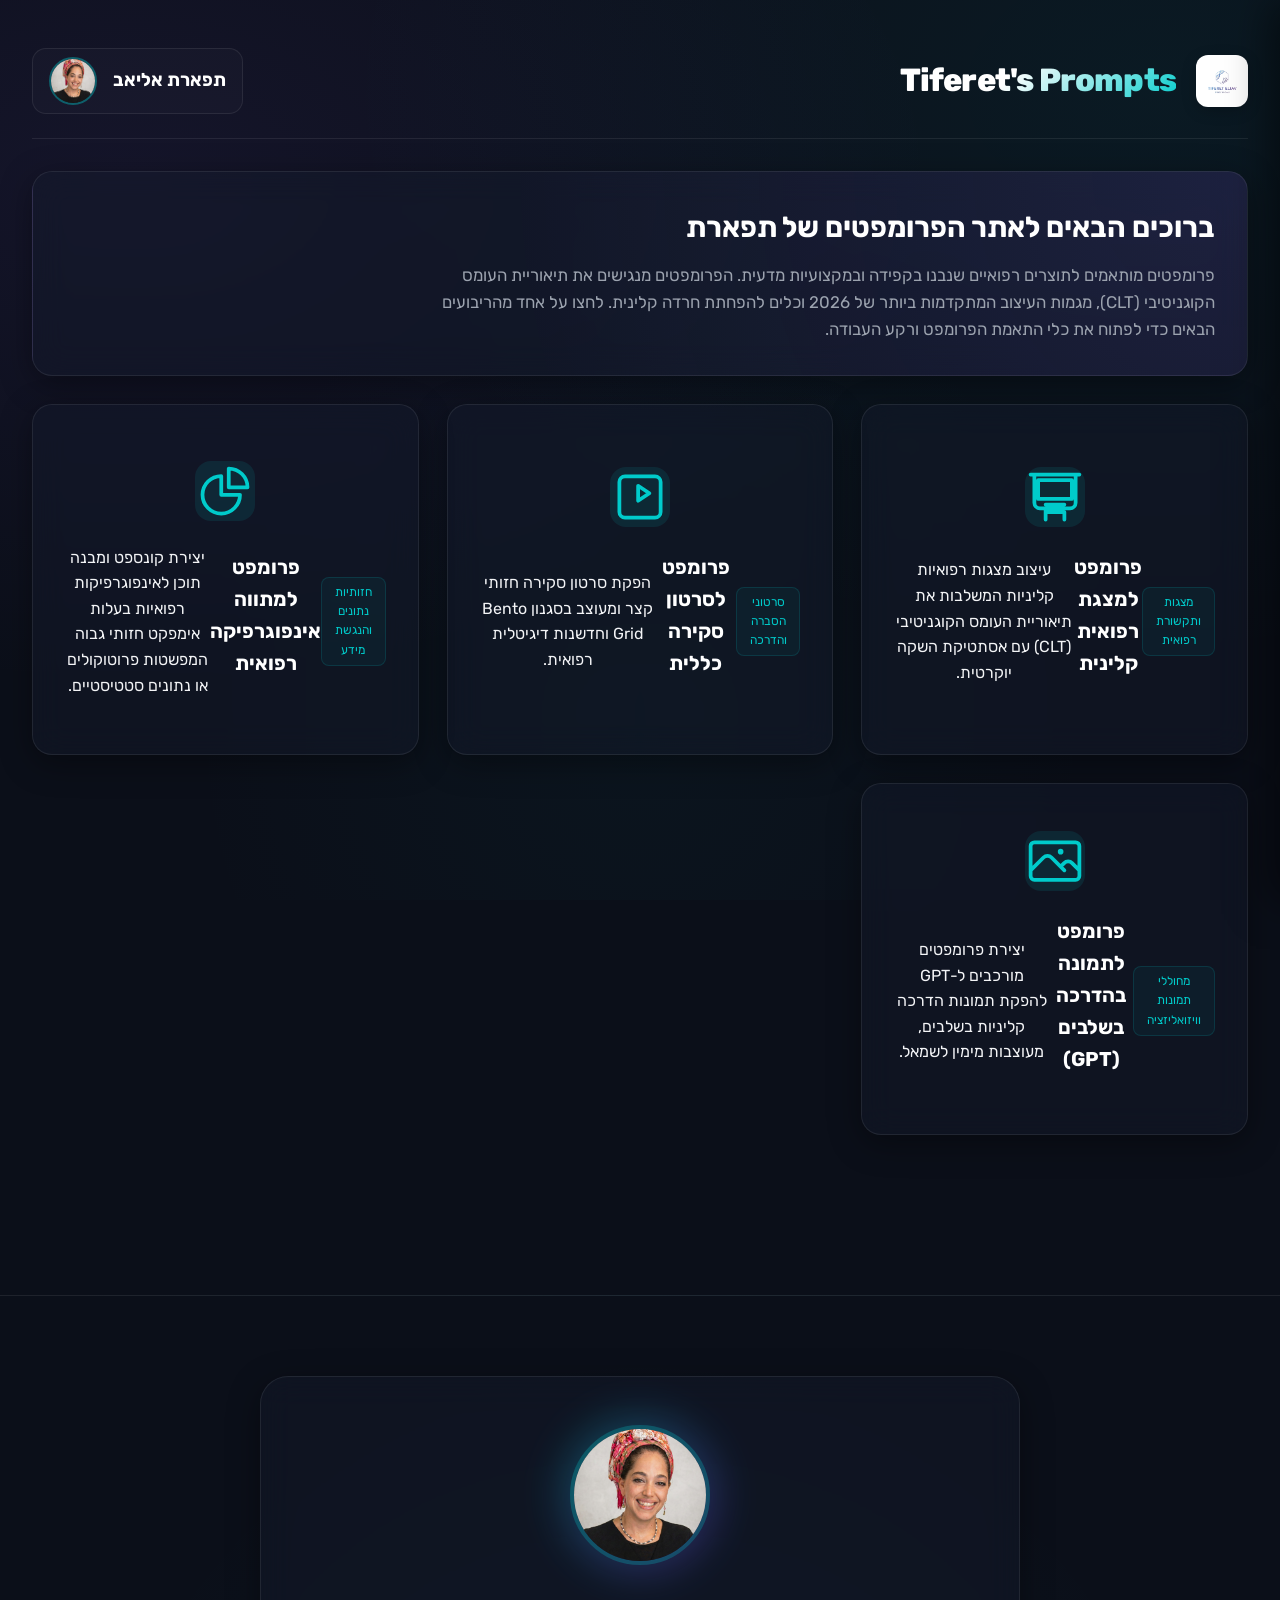
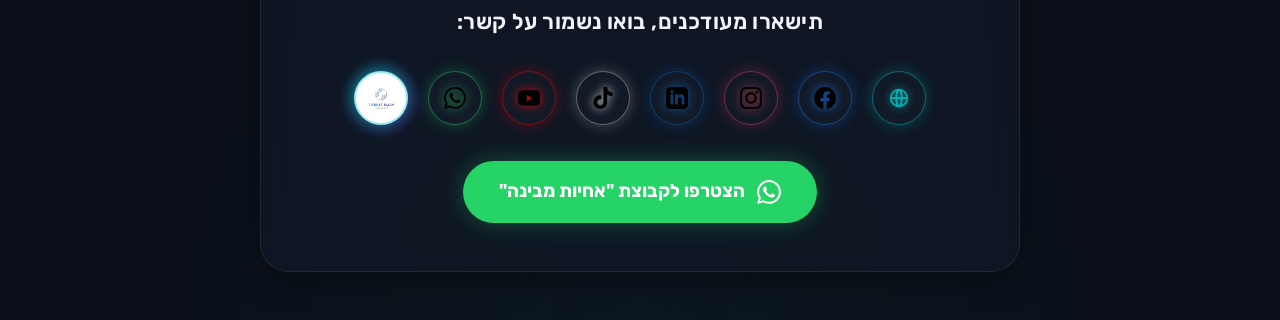
==== index.html @ 9fd9e129 "Add color palette selector and custom input text box to the medical infographic prompt template" ====
<!DOCTYPE html>
<html lang="he" dir="rtl">
<head>
  <meta charset="UTF-8">
  <meta name="viewport" content="width=device-width, initial-scale=1.0">
  <meta name="description" content="מאגר פרומפטים חדשני ומקצועי לעיצוב תקשורת רפואית, מצגות, תסריטים ואינפוגרפיקות בריאותיות בעולם ה-HealthTech.">
  <title>Tiferet's Prompts | מאגר פרומפטים לעיצוב רפואי</title>
  
  <!-- Premium Fonts -->
  <link rel="preconnect" href="https://fonts.googleapis.com">
  <link rel="preconnect" href="https://fonts.gstatic.com" crossorigin>
  <link href="https://fonts.googleapis.com/css2?family=Assistant:wght@300;400;600;700&family=Inter:wght@300;400;600;700&family=Rubik:wght@300;400;600;700&display=swap" rel="stylesheet">
  
  <!-- CSS Stylesheet -->
  <link rel="stylesheet" href="index.css?v=24">
</head>
<body>

  <!-- Premium Header -->
  <header>
    <div class="header-container">
      <div class="brand-section">
        <img src="logo.png" alt="Logo" class="brand-logo">
        <div class="logo-section">
          <h1>
            <span>Tiferet's Prompts</span>
          </h1>
        </div>
      </div>
      
      <!-- User profile badge -->
      <div class="user-profile">
        <span class="user-name">תפארת אליאב</span>
        <img src="tiferet.jpeg" alt="Tiferet" class="user-avatar">
      </div>
    </div>
  </header>

  <!-- Bento Grid Main Content -->
  <main class="bento-grid">
    
    <!-- Welcome Panel -->
    <div class="bento-card card-welcome">
      <h2>ברוכים הבאים לאתר הפרומפטים של תפארת</h2>
      <p>
        פרומפטים מותאמים לתוצרים רפואיים שנבנו בקפידה ובמקצועיות מדעית. 
        הפרומפטים מנגישים את תיאוריית העומס הקוגניטיבי (CLT), מגמות העיצוב המתקדמות ביותר של 2026 וכלים להפחתת חרדה קלינית. 
        לחצו על אחד מהריבועים הבאים כדי לפתוח את כלי התאמת הפרומפט ורקע העבודה.
      </p>
    </div>

    <!-- Dynamic Prompt Card List -->
    <div id="prompts-list" class="span-12" style="display: grid; grid-template-columns: repeat(auto-fit, minmax(320px, 1fr)); gap: 1.75rem;">
      <!-- Cards will be dynamically injected here -->
    </div>

    <!-- Active Workspace (Initially Hidden) -->
    <div id="workspace" class="workspace-container span-12">
      
      <!-- Back Navigation -->
      <div class="workspace-nav">
        <button type="button" class="btn-secondary" id="btn-back-to-prompts" style="cursor: pointer;">
          <svg xmlns="http://www.w3.org/2000/svg" fill="none" viewBox="0 0 24 24" stroke-width="2.5" stroke="currentColor" class="w-4 h-4" style="width:16px;height:16px;"><path stroke-linecap="round" stroke-linejoin="round" d="M8.25 4.5l7.5 7.5-7.5 7.5" /></svg>
          חזור לרשימת הפרומפטים
        </button>
      </div>
      
      <!-- Left Card: Customization Form -->
      <section class="bento-card variables-panel">
        <h2 class="panel-title" id="workspace-title">
          <!-- Injected by JS -->
        </h2>
        
        <form id="variables-form">
          <!-- Dynamically populated variable fields go here -->
        </form>
        
        <div class="var-badge-info">
          <svg xmlns="http://www.w3.org/2000/svg" fill="none" viewBox="0 0 24 24" stroke-width="2" stroke="currentColor" class="w-4 h-4" style="width:16px;height:16px;">
            <path stroke-linecap="round" stroke-linejoin="round" d="M11.25 11.25l.041-.02a.75.75 0 111.085 1.086L12.07 14.125a3 3 0 00-4.908 1.48L6 18c0-.75.313-1.45.823-1.96L11.25 11.25zM12 7.5a.75.75 0 110-1.5.75.75 0 010 1.5z" />
          </svg>
          שדות אלו יחליפו אוטומטית את הסוגריים המסולסלים בפרומפט
        </div>
      </section>

      <!-- Right Card: Live Code View -->
      <section class="bento-card prompt-viewer-panel">
        <h2 class="panel-title">
          <svg xmlns="http://www.w3.org/2000/svg" fill="none" viewBox="0 0 24 24" stroke-width="1.5" stroke="currentColor" class="w-5 h-5" style="width:20px;height:20px;"><path stroke-linecap="round" stroke-linejoin="round" d="M17.25 6.75L22.5 12l-5.25 5.25m-10.5 0L1.5 12l5.25-5.25m7.5-3l-4.5 16.5" /></svg>
          תצוגה מקדימה וקוד פרומפט
        </h2>
        
        <div class="code-container">
          <div class="code-header">
            <div class="code-dots">
              <div class="code-dot"></div>
              <div class="code-dot"></div>
              <div class="code-dot"></div>
            </div>
            <span>master_system_prompt.txt</span>
          </div>
          <pre id="prompt-preview" class="prompt-text-block"><!-- Injected by JS --></pre>
        </div>

        <div class="action-bar">
          <button type="button" class="btn-primary" id="btn-copy">
            <svg xmlns="http://www.w3.org/2000/svg" fill="none" viewBox="0 0 24 24" stroke-width="2" stroke="currentColor" class="w-5 h-5" style="width:20px;height:20px;"><path stroke-linecap="round" stroke-linejoin="round" d="M8.25 7.5V6.108c0-1.135.845-2.098 1.976-2.192.373-.03.748-.057 1.123-.08M15.75 18H18a2.25 2.25 0 002.25-2.25V6.108c0-1.135-.845-2.098-1.976-2.192a48.424 48.424 0 00-1.123-.08M15.75 18.75v-1.875a3.375 3.375 0 00-3.375-3.375h-1.5a1.125 1.125 0 01-1.125-1.125v-1.5A3.375 3.375 0 006.375 7.5H5.25m11.9-3.664A2.251 2.251 0 0015 2.25h-1.5a2.251 2.251 0 00-2.15 1.586m5.8 0c.065.21.1.433.1.664v.75h-6V4.5c0-.231.035-.454.1-.664M6.75 7.5H4.875c-.621 0-1.125.504-1.125 1.125v12c0 .621.504 1.125 1.125 1.125h9.75c.621 0 1.125-.504 1.125-1.125V16.5" /></svg>
            העתק פרומפט מותאם
          </button>
          
          <button type="button" class="btn-secondary" id="btn-open-drawer">
            <svg xmlns="http://www.w3.org/2000/svg" fill="none" viewBox="0 0 24 24" stroke-width="1.5" stroke="currentColor" class="w-5 h-5" style="width:20px;height:20px;"><path stroke-linecap="round" stroke-linejoin="round" d="M12 6.042A8.967 8.967 0 006 3.75c-1.052 0-2.062.18-3 .512v14.25A8.987 8.987 0 016 18c2.305 0 4.408.867 6 2.292m0-14.25a8.966 8.966 0 016-2.292c1.052 0 2.062.18 3 .512v14.25A8.987 8.987 0 0018 18a8.967 8.967 0 00-6 2.292m0-14.25v14.25" /></svg>
            קרא רקע ומדריך מלא
          </button>
        </div>
      </section>

    </div>
  </main>

  <!-- Premium Contact Footer -->
  <footer class="site-footer">
    <div class="footer-container">

      <!-- אזור פרופיל ויצירת קשר -->
      <div class="footer-contact-panel">
        
        <!-- תמונה במרכז -->
        <div class="footer-avatar-wrapper">
          <div class="avatar-glow"></div>
          <img src="tiferet.jpeg" alt="תפארת אליאב" class="footer-avatar-img">
        </div>

        <!-- קישורים לרשתות -->
        <div class="footer-social-section">
          <h4>תישארו מעודכנים, בואו נשמור על קשר:</h4>
          <div class="social-links-grid">
            <!-- Website -->
            <a href="https://tiferet-eliav.vercel.app" target="_blank" rel="noopener noreferrer" class="social-link-btn website" title="אתר" aria-label="Website">
              <svg fill="none" stroke="currentColor" stroke-width="2" viewBox="0 0 24 24"><path stroke-linecap="round" stroke-linejoin="round" d="M21 12a9 9 0 01-9 9m9-9a9 9 0 00-9-9m9 9H3m9 9a9 9 0 01-9-9m9 9c1.657 0 3-4.03 3-9s-1.343-9-3-9m0 18c-1.657 0-3-4.03-3-9s1.343-9 3-9m-9 9a9 9 0 019-9"/></svg>
            </a>
            <!-- Facebook -->
            <a href="https://facebook.com/tiferet.eliav" target="_blank" rel="noopener noreferrer" class="social-link-btn facebook" title="פייסבוק" aria-label="Facebook">
              <svg viewBox="0 0 24 24"><path d="M24 12.073c0-6.627-5.373-12-12-12s-12 5.373-12 12c0 5.99 4.388 10.954 10.125 11.854v-8.385H7.078v-3.469h3.047V9.43c0-3.007 1.792-4.669 4.533-4.669 1.312 0 2.686.235 2.686.235v2.953H15.83c-1.491 0-1.956.925-1.956 1.874v2.25h3.328l-.532 3.469h-2.796v8.385C19.612 23.027 24 18.062 24 12.073z"/></svg>
            </a>
            <!-- Instagram -->
            <a href="https://instagram.com/tiferete?igsh=aWV5N3ZqYm1xNHJv" target="_blank" rel="noopener noreferrer" class="social-link-btn instagram" title="אינסטגרם" aria-label="Instagram">
              <svg viewBox="0 0 24 24"><path d="M12 2.163c3.204 0 3.584.012 4.85.07 3.252.148 4.771 1.691 4.919 4.919.058 1.265.069 1.645.069 4.849 0 3.205-.012 3.584-.069 4.849-.149 3.225-1.664 4.771-4.919 4.919-1.266.058-1.644.07-4.85.07-3.204 0-3.584-.012-4.849-.07-3.26-.149-4.771-1.699-4.919-4.92-.058-1.265-.07-1.644-.07-4.849 0-3.204.013-3.583.07-4.849.149-3.227 1.664-4.771 4.919-4.919 1.266-.057 1.645-.069 4.849-.069zm0-2.163c-3.259 0-3.667.014-4.947.072-4.358.2-6.78 2.618-6.98 6.98-.059 1.281-.073 1.689-.073 4.948 0 3.259.014 3.668.072 4.948.2 4.358 2.618 6.78 6.98 6.98 1.281.058 1.689.072 4.948.072 3.259 0 3.668-.014 4.948-.072 4.354-.2 6.782-2.618 6.979-6.98.059-1.28.073-1.689.073-4.948 0-3.259-.014-3.667-.072-4.947-.196-4.354-2.617-6.78-6.979-6.98-1.281-.059-1.69-.073-4.949-.073zm0 5.838c-3.403 0-6.162 2.759-6.162 6.162s2.759 6.163 6.162 6.163 6.162-2.759 6.162-6.163c0-3.403-2.759-6.162-6.162-6.162zm0 10.162c-2.209 0-4-1.79-4-4 0-2.209 1.791-4 4-4s4 1.791 4 4c0 2.21-1.791 4-4 4zm6.406-11.845c-.796 0-1.441.645-1.441 1.44s.645 1.44 1.441 1.44c.795 0 1.439-.645 1.439-1.44s-.644-1.44-1.439-1.44z"/></svg>
            </a>
            <!-- LinkedIn -->
            <a href="https://linkedin.com/in/tiferet-eliav" target="_blank" rel="noopener noreferrer" class="social-link-btn linkedin" title="לינקדאין" aria-label="LinkedIn">
              <svg viewBox="0 0 24 24"><path d="M19 0h-14c-2.761 0-5 2.239-5 5v14c0 2.761 2.239 5 5 5h14c2.762 0 5-2.239 5-5v-14c0-2.761-2.238-5-5-5zm-11 19h-3v-11h3v11zm-1.5-12.268c-.966 0-1.75-.79-1.75-1.764s.784-1.764 1.75-1.764 1.75.79 1.75 1.764-.783 1.764-1.75 1.764zm13.5 12.268h-3v-5.604c0-3.368-4-3.113-4 0v5.604h-3v-11h3v1.765c1.396-2.586 7-2.777 7 2.476v6.759z"/></svg>
            </a>
            <!-- TikTok -->
            <a href="https://tiktok.com/@tiferet.e?_r=1&_t=ZS-920OqqDvwq0" target="_blank" rel="noopener noreferrer" class="social-link-btn tiktok" title="טיקטוק" aria-label="TikTok">
              <svg viewBox="0 0 24 24"><path d="M12.525.02c1.31-.02 2.61-.01 3.91-.02.08 1.53.63 3.09 1.75 4.17 1.12 1.11 2.7 1.62 4.24 1.79v4.03c-1.44-.05-2.89-.35-4.2-.97-.57-.26-1.1-.59-1.62-.93-.01 2.92.01 5.84-.02 8.75-.08 1.4-.54 2.79-1.35 3.94-1.31 1.92-3.58 3.17-5.91 3.21-1.43.08-2.86-.31-4.08-1.03-2.02-1.19-3.44-3.37-3.65-5.71-.02-.5-.03-1-.01-1.49.18-1.9 1.12-3.72 2.58-4.96 1.66-1.44 3.98-2.13 6.15-1.72.02 1.48-.04 2.96-.04 4.44-.99-.32-2.15-.23-3.02.37-.63.41-1.11 1.04-1.36 1.75-.21.51-.15 1.07-.14 1.61.24 1.64 1.82 3.02 3.5 2.87 1.12-.01 2.19-.66 2.77-1.61.19-.33.4-.67.41-1.06.1-1.79.06-3.57.07-5.36.01-4.03-.01-8.05.02-12.07z"/></svg>
            </a>
            <!-- YouTube -->
            <a href="https://www.youtube.com/@תפארתאליאב" target="_blank" rel="noopener noreferrer" class="social-link-btn youtube" title="יוטיוב" aria-label="YouTube">
              <svg viewBox="0 0 24 24"><path d="M23.498 6.186a3.016 3.016 0 0 0-2.122-2.136C19.505 3.545 12 3.545 12 3.545s-7.505 0-9.377.505A3.017 3.017 0 0 0 .502 6.186C0 8.07 0 12 0 12s0 3.93.502 5.814a3.016 3.016 0 0 0 2.122 2.136c1.871.505 9.376.505 9.376.505s7.505 0 9.377-.505a3.015 3.015 0 0 0 2.122-2.136C24 15.93 24 12 24 12s0-3.93-.502-5.814zM9.545 15.568V8.432L15.818 12l-6.273 3.568z"/></svg>
            </a>
            <!-- WhatsApp Business Updated Link -->
            <a href="https://wa.me/message/JX7U4QD7PQ4NC1" target="_blank" rel="noopener noreferrer" class="social-link-btn whatsapp" title="וואטסאפ עסקי" aria-label="WhatsApp Business">
              <svg viewBox="0 0 24 24"><path d="M.057 24l1.687-6.163c-1.041-1.804-1.588-3.849-1.587-5.946.003-6.556 5.338-11.891 11.893-11.891 3.181.001 6.167 1.24 8.413 3.488 2.245 2.248 3.481 5.236 3.48 8.414-.003 6.557-5.338 11.892-11.893 11.892-1.99-.001-3.951-.5-5.688-1.448l-6.305 1.654zm6.597-3.807c1.676.995 3.276 1.591 5.392 1.592 5.448 0 9.886-4.434 9.889-9.885.002-5.462-4.415-9.89-9.881-9.892-5.452 0-9.887 4.434-9.889 9.884-.001 2.225.651 3.891 1.746 5.634l-.999 3.648 3.742-.981zm11.387-5.464c-.074-.124-.272-.198-.57-.347-.297-.149-1.758-.868-2.031-.967-.272-.099-.47-.149-.669.149-.198.297-.768.967-.941 1.165-.173.198-.347.223-.644.074-.297-.149-1.255-.462-2.39-1.475-.883-.788-1.48-1.761-1.653-2.059-.173-.297-.018-.458.13-.606.134-.133.297-.347.446-.521.151-.172.2-.296.3-.495.099-.198.05-.372-.025-.521-.075-.148-.669-1.611-.916-2.206-.242-.579-.487-.5-.669-.51l-.57-.01c-.198 0-.52.074-.792.347-.272.297-1.04 1.016-1.04 2.479 0 1.463 1.065 2.876 1.213 3.074.149.198 2.096 3.2 5.077 4.487.709.306 1.263.489 1.694.626.712.226 1.36.194 1.872.118.571-.085 1.758-.719 2.006-1.413.248-.695.248-1.29.173-1.414z"/></svg>
            </a>
            <!-- לוגו מותג מעוגל וזוהר -->
            <div class="footer-logo-circle" title="לוגו תפארת אליאב">
              <div class="logo-circle-glow"></div>
              <div class="logo-circle-wrapper">
                <img src="logo.png" alt="לוגו תפארת אליאב">
              </div>
            </div>
          </div>
          
          <!-- כפתור קבוצת הוואטסאפ -->
          <div class="btn-whatsapp-group-container">
            <a href="https://chat.whatsapp.com/HBrXW35P06R6ozyRp3VyFa" target="_blank" rel="noopener noreferrer" class="btn-whatsapp-group">
              <svg fill="currentColor" viewBox="0 0 24 24"><path d="M.057 24l1.687-6.163c-1.041-1.804-1.588-3.849-1.587-5.946.003-6.556 5.338-11.891 11.893-11.891 3.181.001 6.167 1.24 8.413 3.488 2.245 2.248 3.481 5.236 3.48 8.414-.003 6.557-5.338 11.892-11.893 11.892-1.99-.001-3.951-.5-5.688-1.448l-6.305 1.654zm6.597-3.807c1.676.995 3.276 1.591 5.392 1.592 5.448 0 9.886-4.434 9.889-9.885.002-5.462-4.415-9.89-9.881-9.892-5.452 0-9.887 4.434-9.889 9.884-.001 2.225.651 3.891 1.746 5.634l-.999 3.648 3.742-.981zm11.387-5.464c-.074-.124-.272-.198-.57-.347-.297-.149-1.758-.868-2.031-.967-.272-.099-.47-.149-.669.149-.198.297-.768.967-.941 1.165-.173.198-.347.223-.644.074-.297-.149-1.255-.462-2.39-1.475-.883-.788-1.48-1.761-1.653-2.059-.173-.297-.018-.458.13-.606.134-.133.297-.347.446-.521.151-.172.2-.296.3-.495.099-.198.05-.372-.025-.521-.075-.148-.669-1.611-.916-2.206-.242-.579-.487-.5-.669-.51l-.57-.01c-.198 0-.52.074-.792.347-.272.297-1.04 1.016-1.04 2.479 0 1.463 1.065 2.876 1.213 3.074.149.198 2.096 3.2 5.077 4.487.709.306 1.263.489 1.694.626.712.226 1.36.194 1.872.118.571-.085 1.758-.719 2.006-1.413.248-.695.248-1.29.173-1.414z"/></svg>
              <span>הצטרפו לקבוצת "אחיות מבינה"</span>
            </a>
          </div>
        </div>
      </div>
    </div>
  </footer>

  <!-- Sliding Details Drawer -->
  <div class="drawer-backdrop" id="drawer-backdrop"></div>
  <div class="drawer" id="drawer">
    <div class="drawer-header">
      <div class="drawer-header-title">
        <h3 id="drawer-title"><!-- Title --></h3>
        <p id="drawer-subtitle"><!-- Subtitle --></p>
      </div>
      <button class="btn-close" id="btn-close-drawer" aria-label="סגור">
        <svg xmlns="http://www.w3.org/2000/svg" fill="none" viewBox="0 0 24 24" stroke-width="2" stroke="currentColor" class="w-6 h-6"><path stroke-linecap="round" stroke-linejoin="round" d="M6 18L18 6M6 6l12 12" /></svg>
      </button>
    </div>
    
    <div class="drawer-body" id="drawer-body">
      <!-- Injected background documentation goes here -->
    </div>
  </div>

  <!-- Clipboard Toast Notification -->
  <div class="toast" id="toast-copy">
    <span class="toast-icon">
      <svg xmlns="http://www.w3.org/2000/svg" fill="none" viewBox="0 0 24 24" stroke-width="2.5" stroke="currentColor" class="w-5 h-5" style="width:20px;height:20px;"><path stroke-linecap="round" stroke-linejoin="round" d="M4.5 12.75l6 6 9-13.5" /></svg>
    </span>
    <span class="toast-text">הפרומפט הועתק ללוח בהצלחה!</span>
  </div>

  <!-- Load script files -->
  <script src="prompts_data.js?v=24"></script>
  <script src="index.js?v=24"></script>
</body>
</html>
---- index.css ----
/* 
 * Premium Design System for HealthTech & MedComms Prompt Hub
 * Features: Dark Mode, Bento Grid, HSL custom palette, Glassmorphism, Right-to-Left (RTL) Layout
 */

:root {
  /* Palette definitions */
  --bg-color: #0b0f19;
  --panel-bg: rgba(22, 28, 45, 0.45);
  --panel-border: rgba(255, 255, 255, 0.08);
  --text-main: #f3f4f6;
  --text-muted: #9ca3af;
  --primary-teal: #00cbcb; /* Transformative Teal high-contrast glow */
  --primary-teal-dark: #008080;
  --primary-teal-light: #e0fcfc;
  --accent-purple: #8b5cf6;
  --card-shadow: 0 8px 32px 0 rgba(0, 0, 0, 0.37);
  
  /* Fonts */
  --font-sans: 'Inter', system-ui, -apple-system, sans-serif;
  --font-hebrew: 'Rubik', 'Assistant', sans-serif;
  
  /* Transitions */
  --transition-fast: 0.2s cubic-bezier(0.4, 0, 0.2, 1);
  --transition-medium: 0.4s cubic-bezier(0.4, 0, 0.2, 1);
}

* {
  box-sizing: border-box;
  margin: 0;
  padding: 0;
}

body {
  background-color: var(--bg-color);
  color: var(--text-main);
  font-family: var(--font-hebrew), var(--font-sans);
  direction: rtl;
  text-align: right;
  line-height: 1.6;
  overflow-x: hidden;
  position: relative;
  background-image: 
    radial-gradient(at 10% 20%, rgba(139, 92, 246, 0.08) 0px, transparent 50%),
    radial-gradient(at 90% 10%, rgba(0, 203, 203, 0.06) 0px, transparent 50%),
    radial-gradient(at 50% 80%, rgba(0, 128, 128, 0.05) 0px, transparent 50%);
  background-attachment: fixed;
  min-height: 100vh;
}

/* Header section */
header {
  padding: 3rem 2rem 2rem 2rem;
  max-width: 1400px;
  margin: 0 auto;
  position: relative;
}

.header-container {
  display: flex;
  justify-content: space-between;
  align-items: center;
  border-bottom: 1px solid var(--panel-border);
  padding-bottom: 1.5rem;
}

.brand-section {
  display: flex;
  align-items: center;
  gap: 1.25rem;
}

.brand-logo {
  height: 52px;
  border-radius: 12px;
  border: 1px solid var(--panel-border);
  background: #ffffff;
  padding: 6px;
  box-shadow: 0 4px 15px rgba(0, 0, 0, 0.2);
}

.logo-section h1 {
  font-size: 2rem;
  font-weight: 800;
  letter-spacing: -0.025em;
  background: linear-gradient(135deg, #ffffff 40%, var(--primary-teal) 100%);
  -webkit-background-clip: text;
  -webkit-text-fill-color: transparent;
  display: flex;
  align-items: center;
  gap: 0.75rem;
}

.logo-section p {
  color: var(--text-muted);
  font-size: 0.95rem;
  margin-top: 0.25rem;
  font-weight: 300;
}

.glow-pill {
  background: rgba(0, 203, 203, 0.1);
  border: 1px solid rgba(0, 203, 203, 0.2);
  color: var(--primary-teal);
  padding: 0.25rem 0.75rem;
  border-radius: 9999px;
  font-size: 0.75rem;
  font-weight: 600;
  letter-spacing: 0.05em;
  box-shadow: 0 0 15px rgba(0, 203, 203, 0.1);
}

/* User profile details */
.user-profile {
  display: flex;
  align-items: center;
  gap: 1rem;
  background: rgba(255, 255, 255, 0.02);
  padding: 0.5rem 1rem;
  border-radius: 14px;
  border: 1px solid var(--panel-border);
}

.user-name {
  font-weight: 700;
  color: #fff;
  font-size: 1.15rem;
}

.user-avatar {
  width: 48px;
  height: 48px;
  border-radius: 50%;
  object-fit: cover;
  border: 2px solid rgba(0, 203, 203, 0.4);
}

/* Main Container - Bento Grid */
.bento-grid {
  display: grid;
  grid-template-columns: repeat(12, 1fr);
  gap: 1.75rem;
  max-width: 1400px;
  margin: 0 auto;
  padding: 0 2rem 4rem 2rem;
}

/* Cards bases */
.bento-card {
  background: var(--panel-bg);
  backdrop-filter: blur(16px);
  -webkit-backdrop-filter: blur(16px);
  border: 1px solid var(--panel-border);
  border-radius: 20px;
  padding: 2rem;
  box-shadow: var(--card-shadow);
  transition: transform var(--transition-medium), border-color var(--transition-fast), box-shadow var(--transition-medium);
  position: relative;
  overflow: hidden;
}

.bento-card::before {
  content: '';
  position: absolute;
  top: 0;
  left: 0;
  right: 0;
  height: 2px;
  background: linear-gradient(90deg, transparent, rgba(0, 203, 203, 0.3), transparent);
  opacity: 0;
  transition: opacity var(--transition-medium);
}

.bento-card:hover {
  transform: translateY(-4px);
  border-color: rgba(0, 203, 203, 0.25);
  box-shadow: 0 12px 40px 0 rgba(0, 203, 203, 0.08);
}

.bento-card:hover::before {
  opacity: 1;
}

/* Bento Item Spans */
.span-4 { grid-column: span 4; }
.span-8 { grid-column: span 8; }
.span-12 { grid-column: span 12; }

/* Custom sizes for modern asymmetrical aesthetic */
.card-welcome {
  grid-column: span 12;
  display: flex;
  flex-direction: column;
  justify-content: center;
  background: radial-gradient(circle at 100% 0%, rgba(139, 92, 246, 0.12) 0%, transparent 60%), var(--panel-bg);
}

.card-welcome h2 {
  font-size: 1.8rem;
  font-weight: 700;
  margin-bottom: 0.75rem;
  color: #fff;
}

.card-welcome p {
  color: var(--text-muted);
  max-width: 800px;
  font-size: 1.05rem;
}

/* Prompt selector grid */
.prompt-card {
  cursor: pointer;
  display: flex;
  flex-direction: column;
  align-items: center;
  justify-content: center;
  text-align: center;
  padding: 2.5rem 2rem;
  aspect-ratio: 1.1 / 1;
  height: auto;
}

.prompt-card-active {
  border-color: var(--primary-teal);
  box-shadow: 0 0 25px rgba(0, 203, 203, 0.15);
  background: rgba(22, 28, 45, 0.7);
}

.prompt-icon {
  width: 60px;
  height: 60px;
  border-radius: 16px;
  background: rgba(0, 203, 203, 0.1);
  color: var(--primary-teal);
  display: flex;
  align-items: center;
  justify-content: center;
  margin-bottom: 1.25rem;
  transition: transform var(--transition-fast), background var(--transition-fast), color var(--transition-fast);
}

.prompt-card:hover .prompt-icon {
  transform: scale(1.1);
  background: var(--primary-teal);
  color: var(--bg-color);
  box-shadow: 0 0 20px rgba(0, 203, 203, 0.3);
}

.prompt-card h3 {
  font-size: 1.25rem;
  font-weight: 700;
  margin-bottom: 0.75rem;
  color: #fff;
}

.prompt-meta {
  margin-top: 0.25rem;
  display: flex;
  justify-content: center;
  align-items: center;
}

.prompt-category {
  font-size: 0.75rem;
  background: rgba(0, 203, 203, 0.05);
  padding: 0.3rem 0.8rem;
  border-radius: 8px;
  color: var(--primary-teal);
  border: 1px solid rgba(0, 203, 203, 0.15);
}

/* Prompt Workspace Area */
.workspace-container {
  grid-column: span 12;
  display: none;
  grid-template-columns: repeat(12, 1fr);
  gap: 1.75rem;
  opacity: 0;
  transform: translateY(30px);
}

.workspace-container.active {
  display: grid;
  animation: slideFadeIn 0.6s cubic-bezier(0.16, 1, 0.3, 1) forwards;
}

@keyframes slideFadeIn {
  to {
    opacity: 1;
    transform: translateY(0);
  }
}

.variables-panel {
  grid-column: span 5;
  display: flex;
  flex-direction: column;
}

.prompt-viewer-panel {
  grid-column: span 7;
  display: flex;
  flex-direction: column;
  position: relative;
}

/* Panel Titles */
.panel-title {
  font-size: 1.25rem;
  font-weight: 700;
  margin-bottom: 1.5rem;
  color: #fff;
  display: flex;
  align-items: center;
  gap: 0.5rem;
  border-bottom: 1px solid var(--panel-border);
  padding-bottom: 0.75rem;
}

/* Variables Form */
.var-input-group {
  margin-bottom: 1.5rem;
}

.var-input-group label {
  display: block;
  font-size: 0.9rem;
  color: var(--text-muted);
  margin-bottom: 0.5rem;
  font-weight: 500;
}

.var-input-group input, 
.var-input-group textarea {
  width: 100%;
  background: rgba(11, 15, 25, 0.8);
  border: 1px solid var(--panel-border);
  border-radius: 10px;
  color: var(--text-main);
  padding: 0.85rem 1rem;
  font-family: var(--font-hebrew);
  font-size: 0.95rem;
  outline: none;
  transition: border-color var(--transition-fast), box-shadow var(--transition-fast);
}

.var-input-group input:focus, 
.var-input-group textarea:focus {
  border-color: var(--primary-teal);
  box-shadow: 0 0 10px rgba(0, 203, 203, 0.15);
}

.var-input-group textarea {
  resize: vertical;
  min-height: 80px;
}

.var-badge-info {
  display: inline-flex;
  align-items: center;
  gap: 0.35rem;
  font-size: 0.75rem;
  color: var(--primary-teal);
  background: rgba(0, 203, 203, 0.05);
  padding: 0.5rem 1rem;
  border-radius: 8px;
  border: 1px solid rgba(0, 203, 203, 0.1);
  margin-top: 1rem;
}

/* Prompt Code Block */
.code-container {
  position: relative;
  background: rgba(8, 11, 19, 0.9);
  border: 1px solid var(--panel-border);
  border-radius: 12px;
  flex-grow: 1;
  display: flex;
  flex-direction: column;
  overflow: hidden;
  max-height: 520px;
}

.code-header {
  background: rgba(22, 28, 45, 0.6);
  border-bottom: 1px solid var(--panel-border);
  padding: 0.75rem 1.25rem;
  display: flex;
  justify-content: space-between;
  align-items: center;
  font-family: var(--font-sans);
  font-size: 0.85rem;
  color: var(--text-muted);
}

.code-dots {
  display: flex;
  gap: 6px;
}

.code-dot {
  width: 10px;
  height: 10px;
  border-radius: 50%;
  background: rgba(255, 255, 255, 0.15);
}

.code-dot:nth-child(1) { background: #ef4444; }
.code-dot:nth-child(2) { background: #eab308; }
.code-dot:nth-child(3) { background: #22c55e; }

.prompt-text-block {
  padding: 1.5rem;
  overflow-y: auto;
  font-family: monospace;
  font-size: 0.9rem;
  color: #d1d5db;
  text-align: left;
  direction: ltr;
  white-space: pre-wrap;
  line-height: 1.6;
  flex-grow: 1;
}

.prompt-text-block mark {
  background: rgba(0, 203, 203, 0.25);
  color: var(--primary-teal-light);
  border-bottom: 2px solid var(--primary-teal);
  padding: 0 4px;
  border-radius: 2px;
  font-weight: bold;
}

/* Action Buttons */
.action-bar {
  display: flex;
  gap: 1rem;
  margin-top: 1.25rem;
}

.btn-primary {
  flex-grow: 1;
  background: linear-gradient(135deg, var(--primary-teal-dark) 0%, var(--primary-teal) 100%);
  color: var(--bg-color);
  font-weight: 700;
  border: none;
  padding: 1rem 2rem;
  border-radius: 12px;
  cursor: pointer;
  display: flex;
  align-items: center;
  justify-content: center;
  gap: 0.5rem;
  transition: transform var(--transition-fast), box-shadow var(--transition-fast), filter var(--transition-fast);
  box-shadow: 0 4px 20px rgba(0, 203, 203, 0.2);
  font-size: 1rem;
}

.btn-primary:hover {
  transform: translateY(-2px);
  box-shadow: 0 8px 25px rgba(0, 203, 203, 0.35);
  filter: brightness(1.05);
}

.btn-primary:active {
  transform: translateY(0);
}

.btn-secondary {
  background: rgba(255, 255, 255, 0.05);
  color: #fff;
  border: 1px solid var(--panel-border);
  padding: 1rem 1.5rem;
  border-radius: 12px;
  cursor: pointer;
  display: flex;
  align-items: center;
  justify-content: center;
  gap: 0.5rem;
  transition: background var(--transition-fast), border-color var(--transition-fast);
}

.btn-secondary:hover {
  background: rgba(255, 255, 255, 0.08);
  border-color: var(--text-muted);
}

/* Drawer CSS */
.drawer-backdrop {
  position: fixed;
  top: 0;
  left: 0;
  right: 0;
  bottom: 0;
  background: rgba(8, 11, 19, 0.7);
  backdrop-filter: blur(8px);
  z-index: 1000;
  opacity: 0;
  pointer-events: none;
  transition: opacity var(--transition-medium);
}

.drawer-backdrop.open {
  opacity: 1;
  pointer-events: auto;
}

.drawer {
  position: fixed;
  top: 0;
  bottom: 0;
  right: -550px;
  width: 550px;
  max-width: 100vw;
  background: #0f1422;
  border-left: 1px solid var(--panel-border);
  box-shadow: -10px 0 40px rgba(0, 0, 0, 0.5);
  z-index: 1001;
  transition: right var(--transition-medium);
  display: flex;
  flex-direction: column;
}

.drawer.open {
  right: 0;
}

.drawer-header {
  padding: 1.5rem 2rem;
  border-bottom: 1px solid var(--panel-border);
  display: flex;
  justify-content: space-between;
  align-items: center;
  background: rgba(22, 28, 45, 0.4);
}

.drawer-header-title h3 {
  font-size: 1.4rem;
  font-weight: 700;
  color: #fff;
}

.drawer-header-title p {
  color: var(--text-muted);
  font-size: 0.85rem;
  margin-top: 0.25rem;
}

.btn-close {
  background: rgba(255, 255, 255, 0.05);
  border: 1px solid var(--panel-border);
  color: var(--text-muted);
  border-radius: 50%;
  width: 40px;
  height: 40px;
  display: flex;
  align-items: center;
  justify-content: center;
  cursor: pointer;
  transition: background var(--transition-fast), color var(--transition-fast);
}

.btn-close:hover {
  background: rgba(255, 255, 255, 0.1);
  color: #fff;
}

.drawer-body {
  padding: 2.5rem 2rem;
  overflow-y: auto;
  flex-grow: 1;
}

.drawer-body h4 {
  font-size: 1.15rem;
  color: var(--primary-teal);
  margin-top: 2rem;
  margin-bottom: 1rem;
  border-right: 3px solid var(--primary-teal);
  padding-right: 0.75rem;
}

.drawer-body h4:first-of-type {
  margin-top: 0;
}

.drawer-body p {
  font-size: 0.975rem;
  color: #d1d5db;
  margin-bottom: 1.25rem;
  text-align: justify;
}

.drawer-body ul, 
.drawer-body ol {
  margin-right: 1.5rem;
  margin-bottom: 1.5rem;
  color: #d1d5db;
}

.drawer-body li {
  margin-bottom: 0.5rem;
}

/* Tables in drawer */
.table-container {
  overflow-x: auto;
  margin: 1.5rem 0;
  border-radius: 8px;
  border: 1px solid var(--panel-border);
}

table {
  width: 100%;
  border-collapse: collapse;
  font-size: 0.85rem;
  text-align: right;
}

th {
  background: rgba(22, 28, 45, 0.8);
  color: var(--primary-teal);
  font-weight: 700;
  padding: 0.75rem 1rem;
  border-bottom: 1px solid var(--panel-border);
}

td {
  padding: 0.75rem 1rem;
  border-bottom: 1px solid var(--panel-border);
  color: #9ca3af;
  line-height: 1.4;
}

tr:last-child td {
  border-bottom: none;
}

tr:nth-child(even) {
  background: rgba(255, 255, 255, 0.01);
}

.drawer-sources {
  margin-top: 3rem;
  padding-top: 1.5rem;
  border-top: 1px solid var(--panel-border);
}

.source-item {
  display: flex;
  align-items: center;
  gap: 0.5rem;
  font-size: 0.85rem;
  margin-bottom: 0.75rem;
  color: var(--text-muted);
}

.source-item a {
  color: var(--primary-teal);
  text-decoration: none;
  font-weight: 500;
  transition: text-decoration var(--transition-fast);
}

.source-item a:hover {
  text-decoration: underline;
}

/* Custom Scrollbar for premium vibe */
::-webkit-scrollbar {
  width: 8px;
  height: 8px;
}

::-webkit-scrollbar-track {
  background: var(--bg-color);
}

::-webkit-scrollbar-thumb {
  background: rgba(255, 255, 255, 0.1);
  border-radius: 99px;
}

::-webkit-scrollbar-thumb:hover {
  background: rgba(0, 203, 203, 0.3);
}

/* Toast Success Notification */
.toast {
  position: fixed;
  bottom: 2rem;
  left: 2rem;
  background: rgba(22, 28, 45, 0.95);
  border: 1px solid var(--primary-teal);
  box-shadow: 0 0 20px rgba(0, 203, 203, 0.25);
  padding: 1rem 1.5rem;
  border-radius: 10px;
  display: flex;
  align-items: center;
  gap: 0.75rem;
  color: #fff;
  z-index: 2000;
  transform: translateY(100px);
  opacity: 0;
  transition: transform var(--transition-medium), opacity var(--transition-medium);
}

.toast.show {
  transform: translateY(0);
  opacity: 1;
}

.toast-icon {
  color: var(--primary-teal);
}

/* Responsive Grid Design rules */
@media (max-width: 1024px) {
  .span-4 { grid-column: span 6; }
  .span-8 { grid-column: span 12; }
  .variables-panel { grid-column: span 12; }
  .prompt-viewer-panel { grid-column: span 12; }
  .drawer { width: 100%; right: -100%; }
}

@media (max-width: 640px) {
  .span-4 { grid-column: span 12; }
  header { padding: 2rem 1rem; }
  .header-container { flex-direction: column; align-items: flex-start; gap: 1rem; }
  .bento-grid { padding: 0 1rem 2rem 1rem; gap: 1.25rem; }
  .bento-card { padding: 1.5rem; }
}

/* Workspace Active View Overrides */
body.workspace-active .card-welcome,
body.workspace-active #prompts-list {
  display: none !important;
}

.workspace-nav {
  grid-column: span 12;
  margin-bottom: 0.5rem;
}

#btn-back-to-prompts {
  display: flex;
  align-items: center;
  gap: 0.5rem;
  font-family: var(--font-rubik);
}

#btn-back-to-prompts svg {
  transition: transform 0.2s ease;
}

#btn-back-to-prompts:hover svg {
  transform: translateX(4px);
}

/* Steps Count Select Styling */
.steps-count-select {
  width: 100%;
  background: var(--bg-dark);
  color: #fff;
  border: 1px solid var(--panel-border);
  padding: 0.6rem;
  border-radius: 8px;
  font-family: inherit;
  font-size: 0.95rem;
  outline: none;
  cursor: pointer;
  box-shadow: 0 4px 12px rgba(0, 0, 0, 0.1);
  transition: border-color var(--transition-fast);
}

.steps-count-select:focus {
  border-color: var(--primary-teal);
}

.steps-count-select option {
  background: #111827; /* Force dark background in dropdown list */
  color: #ffffff;      /* Force white text in dropdown list */
  padding: 0.5rem;
}

/* Site Footer Styles */
.site-footer {
  position: relative;
  background: radial-gradient(circle at bottom, rgba(0, 203, 203, 0.04) 0%, transparent 65%);
  border-top: 1px solid var(--panel-border);
  padding: 5rem 0 3rem 0;
  margin-top: 6rem;
  overflow: hidden;
  width: 100%;
}

body.workspace-active .site-footer {
  margin-top: 4rem;
}

.footer-container {
  max-width: 1200px;
  margin: 0 auto;
  padding: 0 1.5rem;
  display: flex;
  flex-direction: column;
  align-items: center;
  position: relative;
}

/* Absolute Floating Logo */
.footer-absolute-logo {
  position: absolute;
  bottom: 2rem;
  left: 2rem;
  z-index: 30;
  display: flex;
  align-items: center;
  justify-content: center;
}

.footer-absolute-logo .glow-backdrop {
  position: absolute;
  top: -8px;
  left: -8px;
  right: -8px;
  bottom: -8px;
  background: linear-gradient(135deg, rgba(0, 203, 203, 0.4), rgba(124, 58, 237, 0.4));
  border-radius: 20px;
  filter: blur(16px);
  opacity: 0.8;
  transition: opacity var(--transition-medium);
}

.footer-absolute-logo:hover .glow-backdrop {
  opacity: 1;
}

.footer-absolute-logo .logo-wrapper {
  position: relative;
  width: 88px;
  height: 88px;
  background: #ffffff;
  border-radius: 18px;
  display: flex;
  align-items: center;
  justify-content: center;
  padding: 8px;
  border: 1px solid #ffffff;
  box-shadow: 0 0 30px rgba(0, 203, 203, 0.25);
  transition: transform var(--transition-medium);
}

.footer-absolute-logo:hover .logo-wrapper {
  transform: scale(1.05);
}

.footer-absolute-logo .logo-wrapper img {
  width: 100%;
  height: 100%;
  object-fit: contain;
}

/* Contact Panel Card */
.footer-contact-panel {
  width: 100%;
  max-width: 760px;
  background: var(--panel-bg);
  backdrop-filter: blur(16px);
  -webkit-backdrop-filter: blur(16px);
  border: 1px solid var(--panel-border);
  border-radius: 28px;
  padding: 3rem 2rem;
  display: flex;
  flex-direction: column;
  align-items: center;
  justify-content: center;
  gap: 2.5rem;
  text-align: center;
  transition: border-color var(--transition-medium);
  box-shadow: var(--card-shadow);
}

.footer-contact-panel:hover {
  border-color: rgba(255, 255, 255, 0.12);
}

/* Avatar Styling */
.footer-avatar-wrapper {
  position: relative;
  width: 140px;
  height: 140px;
  border-radius: 50%;
  display: flex;
  align-items: center;
  justify-content: center;
  z-index: 10;
}

.footer-avatar-wrapper .avatar-glow {
  position: absolute;
  top: -8px;
  left: -8px;
  right: -8px;
  bottom: -8px;
  background: linear-gradient(135deg, var(--primary-teal), #7c3aed);
  border-radius: 50%;
  filter: blur(20px);
  opacity: 0.3;
  z-index: -1;
  transition: opacity var(--transition-medium);
}

.footer-avatar-wrapper:hover .avatar-glow {
  opacity: 0.65;
}

.footer-avatar-img {
  width: 100%;
  height: 100%;
  object-fit: cover;
  border-radius: 50%;
  border: 4px solid rgba(0, 203, 203, 0.25);
  transition: transform var(--transition-medium);
}

.footer-avatar-wrapper:hover .footer-avatar-img {
  transform: scale(1.06);
}

/* Social links */
.footer-social-section {
  width: 100%;
}

.footer-social-section h4 {
  color: #f1f5f9;
  font-weight: 600;
  margin-bottom: 2rem;
  font-size: 1.35rem;
  letter-spacing: 0.02em;
  font-family: var(--font-rubik);
}

.social-links-grid {
  display: flex;
  justify-content: center;
  gap: 1.25rem;
  flex-wrap: wrap;
}

/* Circular Glowing Brand Logo */
.footer-logo-circle {
  position: relative;
  width: 54px;
  height: 54px;
  display: flex;
  align-items: center;
  justify-content: center;
  z-index: 10;
}

.logo-circle-glow {
  position: absolute;
  top: -3px;
  left: -3px;
  right: -3px;
  bottom: -3px;
  background: linear-gradient(135deg, var(--primary-teal), #7c3aed);
  border-radius: 50%;
  filter: blur(8px);
  opacity: 0.55;
  z-index: -1;
  transition: opacity var(--transition-medium), filter var(--transition-medium);
}

.footer-logo-circle:hover .logo-circle-glow {
  opacity: 0.9;
  filter: blur(12px);
}

.logo-circle-wrapper {
  width: 100%;
  height: 100%;
  background: #ffffff;
  border-radius: 50%;
  display: flex;
  align-items: center;
  justify-content: center;
  padding: 8px;
  border: 2px solid rgba(0, 203, 203, 0.4);
  box-shadow: 0 0 15px rgba(0, 203, 203, 0.3);
  transition: transform var(--transition-medium);
}

.footer-logo-circle:hover .logo-circle-wrapper {
  transform: scale(1.08);
}

.logo-circle-wrapper img {
  width: 100%;
  height: 100%;
  object-fit: contain;
}

.social-link-btn {
  background: rgba(255, 255, 255, 0.02);
  width: 54px;
  height: 54px;
  border-radius: 50%;
  display: flex;
  align-items: center;
  justify-content: center;
  transition: all 0.3s cubic-bezier(0.4, 0, 0.2, 1);
  position: relative;
  border: 1.5px solid rgba(255, 255, 255, 0.15);
  box-shadow: 0 0 10px rgba(255, 255, 255, 0.05);
}

.social-link-btn svg {
  width: 22px;
  height: 22px;
  transition: transform 0.3s ease, filter 0.3s ease;
  filter: drop-shadow(0 0 5px currentColor);
}

/* Hover basic scale */
.social-link-btn:hover {
  transform: scale(1.12);
}

.social-link-btn:hover svg {
  transform: scale(1.05);
  filter: drop-shadow(0 0 10px currentColor);
}

/* Specific button defaults and intense hover glows */
.social-link-btn.facebook {
  color: rgba(24, 119, 242, 0.8);
  border-color: rgba(24, 119, 242, 0.45);
  box-shadow: 0 0 15px rgba(24, 119, 242, 0.3);
}
.social-link-btn.facebook:hover {
  box-shadow: 0 0 30px rgba(24, 119, 242, 0.8), 0 0 8px rgba(24, 119, 242, 0.4);
  border-color: #1877f2;
  background: rgba(24, 119, 242, 0.2);
  color: #ffffff;
}

.social-link-btn.instagram {
  color: rgba(228, 64, 95, 0.8);
  border-color: rgba(228, 64, 95, 0.45);
  box-shadow: 0 0 15px rgba(228, 64, 95, 0.3);
}
.social-link-btn.instagram:hover {
  box-shadow: 0 0 30px rgba(228, 64, 95, 0.8), 0 0 8px rgba(228, 64, 95, 0.4);
  border-color: #e4405f;
  background: rgba(228, 64, 95, 0.2);
  color: #ffffff;
}

.social-link-btn.linkedin {
  color: rgba(10, 102, 194, 0.8);
  border-color: rgba(10, 102, 194, 0.45);
  box-shadow: 0 0 15px rgba(10, 102, 194, 0.3);
}
.social-link-btn.linkedin:hover {
  box-shadow: 0 0 30px rgba(10, 102, 194, 0.8), 0 0 8px rgba(10, 102, 194, 0.4);
  border-color: #0a66c2;
  background: rgba(10, 102, 194, 0.2);
  color: #ffffff;
}

.social-link-btn.youtube {
  color: rgba(255, 0, 0, 0.8);
  border-color: rgba(255, 0, 0, 0.45);
  box-shadow: 0 0 15px rgba(255, 0, 0, 0.3);
}
.social-link-btn.youtube:hover {
  box-shadow: 0 0 30px rgba(255, 0, 0, 0.8), 0 0 8px rgba(255, 0, 0, 0.4);
  border-color: #ff0000;
  background: rgba(255, 0, 0, 0.2);
  color: #ffffff;
}

.social-link-btn.whatsapp {
  color: rgba(37, 211, 102, 0.8);
  border-color: rgba(37, 211, 102, 0.45);
  box-shadow: 0 0 15px rgba(37, 211, 102, 0.3);
}
.social-link-btn.whatsapp:hover {
  box-shadow: 0 0 30px rgba(37, 211, 102, 0.8), 0 0 8px rgba(37, 211, 102, 0.4);
  border-color: #25d366;
  background: rgba(37, 211, 102, 0.2);
  color: #ffffff;
}

.social-link-btn.tiktok {
  color: rgba(243, 244, 246, 0.8);
  border-color: rgba(243, 244, 246, 0.35);
  box-shadow: 0 0 15px rgba(255, 255, 255, 0.25);
}
.social-link-btn.tiktok:hover {
  box-shadow: 0 0 30px rgba(255, 255, 255, 0.6), 0 0 8px rgba(255, 255, 255, 0.3);
  border-color: #ffffff;
  background: rgba(255, 255, 255, 0.15);
  color: #ffffff;
}

.social-link-btn.website {
  color: rgba(0, 203, 203, 0.8);
  border-color: rgba(0, 203, 203, 0.45);
  box-shadow: 0 0 15px rgba(0, 203, 203, 0.3);
}
.social-link-btn.website:hover {
  box-shadow: 0 0 30px rgba(0, 203, 203, 0.8), 0 0 8px rgba(0, 203, 203, 0.4);
  border-color: var(--primary-teal);
  background: rgba(0, 203, 203, 0.2);
  color: #ffffff;
}

/* WhatsApp Group Action Button */
.btn-whatsapp-group-container {
  margin-top: 2.25rem;
  display: flex;
  justify-content: center;
  width: 100%;
}

.btn-whatsapp-group {
  position: relative;
  display: inline-flex;
  align-items: center;
  justify-content: center;
  gap: 0.75rem;
  background: #25d366;
  color: #ffffff;
  font-weight: 700;
  font-size: 1.15rem;
  padding: 1rem 2.25rem;
  border-radius: 50px;
  text-decoration: none;
  box-shadow: 0 0 25px rgba(37, 211, 102, 0.3);
  transition: transform var(--transition-medium), box-shadow var(--transition-medium);
  overflow: hidden;
  border: none;
  cursor: pointer;
}

.btn-whatsapp-group::after {
  content: '';
  position: absolute;
  top: 0;
  left: 0;
  width: 100%;
  height: 100%;
  background: rgba(255, 255, 255, 0.15);
  transform: translateY(100%);
  transition: transform 0.3s ease-in-out;
}

.btn-whatsapp-group:hover {
  transform: scale(1.05);
  box-shadow: 0 0 35px rgba(37, 211, 102, 0.6);
}

.btn-whatsapp-group:hover::after {
  transform: translateY(0);
}

.btn-whatsapp-group svg {
  width: 24px;
  height: 24px;
  fill: currentColor;
  position: relative;
  z-index: 10;
}

.btn-whatsapp-group span {
  position: relative;
  z-index: 10;
}

@media (max-width: 768px) {
  .footer-absolute-logo {
    position: relative;
    left: auto;
    bottom: auto;
    margin-top: 2rem;
  }
  
  .footer-contact-panel {
    padding: 2rem 1.5rem;
    gap: 2rem;
  }
  
  .footer-avatar-wrapper {
    width: 110px;
    height: 110px;
  }

  .btn-whatsapp-group {
    padding: 0.9rem 1.75rem;
    font-size: 1rem;
  }
}

/* Steps Count Select Styling */
.steps-count-select {
  width: 100%;
  background: var(--bg-dark);
  color: #fff;
  border: 1px solid var(--panel-border);
  padding: 0.6rem;
  border-radius: 8px;
  font-family: inherit;
  font-size: 0.95rem;
  outline: none;
  cursor: pointer;
  box-shadow: 0 4px 12px rgba(0, 0, 0, 0.1);
  transition: border-color var(--transition-fast);
}

.steps-count-select:focus {
  border-color: var(--primary-teal);
}

.steps-count-select option {
  background: #111827; /* Force dark background in dropdown list */
  color: #ffffff;      /* Force white text in dropdown list */
  padding: 0.5rem;
}
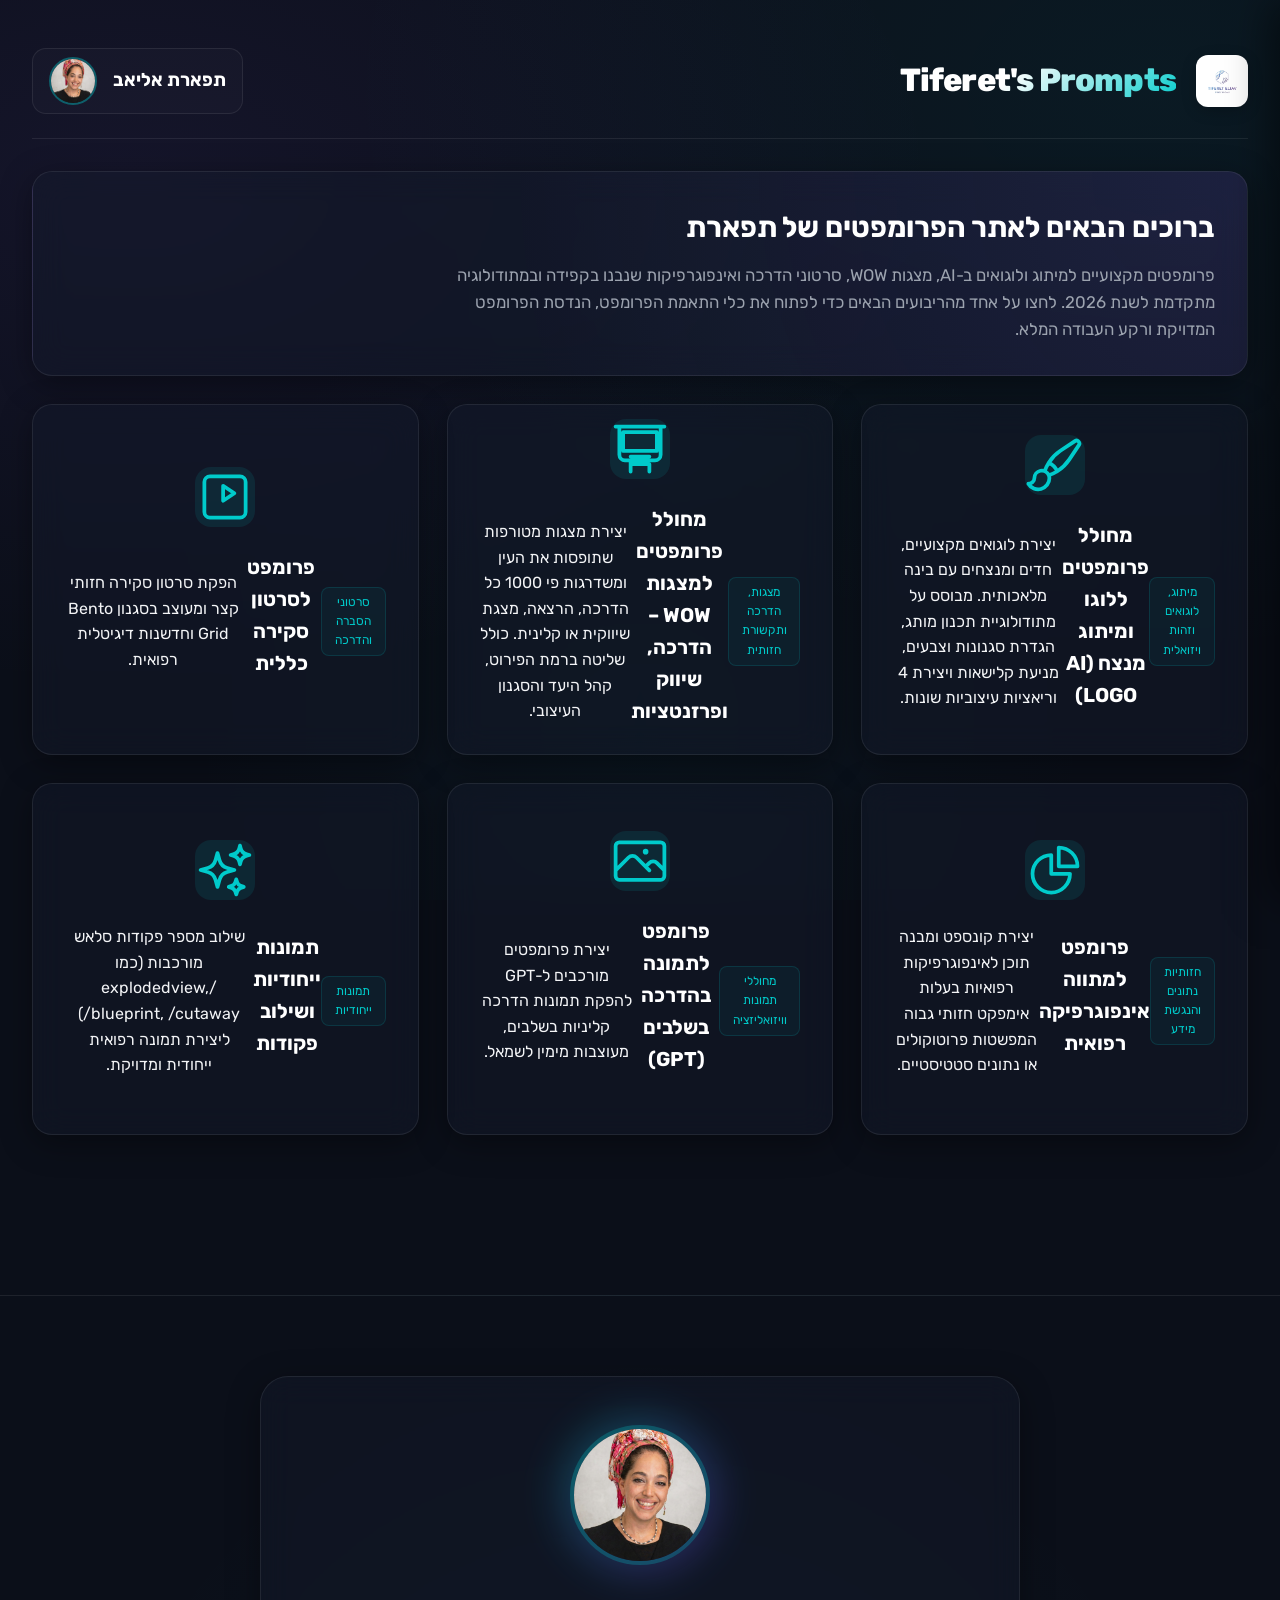
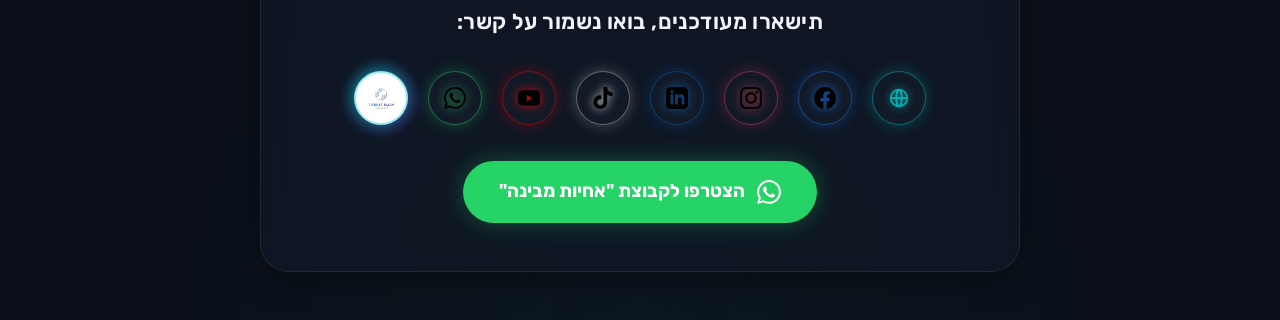
==== commit b1786526: "feat: add AI Logo and Brand Identity Prompt Generator with interactive workspace and comprehensive m" ====
--- a/index.html
+++ b/index.html
@@ -3,8 +3,8 @@
 <head>
   <meta charset="UTF-8">
   <meta name="viewport" content="width=device-width, initial-scale=1.0">
-  <meta name="description" content="מאגר פרומפטים חדשני ומקצועי לעיצוב תקשורת רפואית, מצגות, תסריטים ואינפוגרפיקות בריאותיות בעולם ה-HealthTech.">
-  <title>Tiferet's Prompts | מאגר פרומפטים לעיצוב רפואי</title>
+  <meta name="description" content="מאגר פרומפטים חדשני ומקצועי למיתוג ולוגואים, מצגות WOW, תקשורת רפואית ואינפוגרפיקות בעולם ה-HealthTech.">
+  <title>Tiferet's Prompts | מאגר פרומפטים למיתוג, מצגות ועיצוב AI</title>
   
   <!-- Premium Fonts -->
   <link rel="preconnect" href="https://fonts.googleapis.com">
@@ -12,7 +12,7 @@
   <link href="https://fonts.googleapis.com/css2?family=Assistant:wght@300;400;600;700&family=Inter:wght@300;400;600;700&family=Rubik:wght@300;400;600;700&display=swap" rel="stylesheet">
   
   <!-- CSS Stylesheet -->
-  <link rel="stylesheet" href="index.css?v=24">
+  <link rel="stylesheet" href="index.css?v=25">
 </head>
 <body>
 
@@ -43,9 +43,8 @@
     <div class="bento-card card-welcome">
       <h2>ברוכים הבאים לאתר הפרומפטים של תפארת</h2>
       <p>
-        פרומפטים מותאמים לתוצרים רפואיים שנבנו בקפידה ובמקצועיות מדעית. 
-        הפרומפטים מנגישים את תיאוריית העומס הקוגניטיבי (CLT), מגמות העיצוב המתקדמות ביותר של 2026 וכלים להפחתת חרדה קלינית. 
-        לחצו על אחד מהריבועים הבאים כדי לפתוח את כלי התאמת הפרומפט ורקע העבודה.
+        פרומפטים מקצועיים למיתוג ולוגואים ב-AI, מצגות WOW, סרטוני הדרכה ואינפוגרפיקות שנבנו בקפידה ובמתודולוגיה מתקדמת לשנת 2026. 
+        לחצו על אחד מהריבועים הבאים כדי לפתוח את כלי התאמת הפרומפט, הנדסת הפרומפט המדויקת ורקע העבודה המלא.
       </p>
     </div>
 
@@ -211,7 +210,7 @@
   </div>
 
   <!-- Load script files -->
-  <script src="prompts_data.js?v=24"></script>
-  <script src="index.js?v=24"></script>
+  <script src="prompts_data.js?v=25"></script>
+  <script src="index.js?v=25"></script>
 </body>
 </html>
--- a/index.css
+++ b/index.css
@@ -332,9 +332,10 @@
 }
 
 .var-input-group input, 
-.var-input-group textarea {
+.var-input-group textarea,
+.var-input-group select {
   width: 100%;
-  background: rgba(11, 15, 25, 0.8);
+  background: rgba(11, 15, 25, 0.85);
   border: 1px solid var(--panel-border);
   border-radius: 10px;
   color: var(--text-main);
@@ -346,9 +347,16 @@
 }
 
 .var-input-group input:focus, 
-.var-input-group textarea:focus {
+.var-input-group textarea:focus,
+.var-input-group select:focus {
   border-color: var(--primary-teal);
   box-shadow: 0 0 10px rgba(0, 203, 203, 0.15);
+}
+
+.var-input-group select option {
+  background: #0f1422;
+  color: #ffffff;
+  padding: 0.5rem;
 }
 
 .var-input-group textarea {
@@ -782,6 +790,230 @@
   background: #111827; /* Force dark background in dropdown list */
   color: #ffffff;      /* Force white text in dropdown list */
   padding: 0.5rem;
+}
+
+/* Unique Commands Generator Styles */
+.command-category-block {
+  margin-top: 1.25rem;
+  margin-bottom: 1.25rem;
+  background: rgba(15, 20, 34, 0.5);
+  border: 1px solid var(--panel-border);
+  border-radius: 14px;
+  padding: 1rem;
+}
+
+.command-category-title {
+  font-size: 0.95rem;
+  font-weight: 700;
+  color: var(--primary-teal);
+  margin-bottom: 0.75rem;
+  display: flex;
+  align-items: center;
+  gap: 0.5rem;
+}
+
+.command-chips-grid {
+  display: grid;
+  grid-template-columns: repeat(auto-fill, minmax(220px, 1fr));
+  gap: 0.75rem;
+}
+
+.command-chip {
+  background: rgba(22, 28, 45, 0.7);
+  border: 1px solid var(--panel-border);
+  border-radius: 10px;
+  padding: 0.75rem;
+  cursor: pointer;
+  transition: all var(--transition-fast);
+  display: flex;
+  flex-direction: column;
+  justify-content: space-between;
+  position: relative;
+  user-select: none;
+}
+
+.command-chip:hover {
+  border-color: rgba(0, 203, 203, 0.4);
+  background: rgba(0, 203, 203, 0.05);
+  transform: translateY(-2px);
+}
+
+.command-chip.selected {
+  border-color: var(--primary-teal);
+  background: rgba(0, 203, 203, 0.15);
+  box-shadow: 0 0 15px rgba(0, 203, 203, 0.2);
+}
+
+.command-chip-header {
+  display: flex;
+  justify-content: space-between;
+  align-items: center;
+  margin-bottom: 0.35rem;
+}
+
+.command-code {
+  font-family: monospace;
+  font-weight: 700;
+  font-size: 0.9rem;
+  color: #ffffff;
+  direction: ltr;
+}
+
+.command-chip.selected .command-code {
+  color: var(--primary-teal);
+}
+
+.command-target-badge {
+  font-size: 0.65rem;
+  padding: 0.15rem 0.45rem;
+  border-radius: 4px;
+  font-weight: 600;
+}
+
+.badge-image-based {
+  background: rgba(139, 92, 246, 0.2);
+  color: #c4b5fd;
+  border: 1px solid rgba(139, 92, 246, 0.3);
+}
+
+.badge-text-based {
+  background: rgba(34, 197, 94, 0.15);
+  color: #86efac;
+  border: 1px solid rgba(34, 197, 94, 0.3);
+}
+
+.command-desc {
+  font-size: 0.78rem;
+  color: var(--text-muted);
+  line-height: 1.3;
+}
+
+.command-chip.selected .command-desc {
+  color: #e5e7eb;
+}
+
+.selected-commands-bar {
+  display: flex;
+  flex-wrap: wrap;
+  gap: 0.4rem;
+  margin-top: 0.75rem;
+  padding: 0.6rem;
+  background: rgba(8, 11, 19, 0.6);
+  border: 1px dashed rgba(0, 203, 203, 0.3);
+  border-radius: 8px;
+  min-height: 42px;
+  align-items: center;
+}
+
+.selected-cmd-tag {
+  background: var(--primary-teal-dark);
+  color: #ffffff;
+  font-family: monospace;
+  font-size: 0.8rem;
+  padding: 0.2rem 0.6rem;
+  border-radius: 6px;
+  display: inline-flex;
+  align-items: center;
+  gap: 0.35rem;
+  direction: ltr;
+}
+
+.selected-cmd-tag .remove-cmd {
+  cursor: pointer;
+  font-size: 0.9rem;
+  font-weight: bold;
+  opacity: 0.8;
+}
+
+.selected-cmd-tag .remove-cmd:hover {
+  opacity: 1;
+  color: #f87171;
+}
+
+.mode-toggle-group {
+  display: grid;
+  grid-template-columns: 1fr 1fr;
+  gap: 0.75rem;
+  margin-bottom: 1rem;
+}
+
+.mode-btn {
+  background: rgba(11, 15, 25, 0.8);
+  border: 1px solid var(--panel-border);
+  color: var(--text-muted);
+  padding: 0.75rem;
+  border-radius: 10px;
+  cursor: pointer;
+  text-align: center;
+  font-size: 0.85rem;
+  font-weight: 600;
+  transition: all var(--transition-fast);
+}
+
+.mode-btn:hover {
+  border-color: rgba(255, 255, 255, 0.2);
+  color: #fff;
+}
+
+.mode-btn.active {
+  border-color: var(--primary-teal);
+  background: rgba(0, 203, 203, 0.12);
+  color: var(--primary-teal);
+  box-shadow: 0 0 12px rgba(0, 203, 203, 0.15);
+}
+
+/* Aspect Ratio Selector Styles */
+.ar-toggle-group {
+  display: grid;
+  grid-template-columns: repeat(3, 1fr);
+  gap: 0.6rem;
+  margin-top: 0.5rem;
+}
+
+.ar-btn {
+  background: rgba(11, 15, 25, 0.8);
+  border: 1px solid var(--panel-border);
+  color: var(--text-muted);
+  padding: 0.75rem 0.5rem;
+  border-radius: 10px;
+  cursor: pointer;
+  text-align: center;
+  font-size: 0.85rem;
+  font-weight: 600;
+  display: flex;
+  flex-direction: column;
+  align-items: center;
+  justify-content: center;
+  gap: 0.25rem;
+  transition: all var(--transition-fast);
+}
+
+.ar-btn:hover {
+  border-color: rgba(255, 255, 255, 0.2);
+  color: #fff;
+}
+
+.ar-btn.active {
+  border-color: var(--primary-teal);
+  background: rgba(0, 203, 203, 0.12);
+  color: var(--primary-teal);
+  box-shadow: 0 0 12px rgba(0, 203, 203, 0.15);
+}
+
+.ar-icon {
+  font-family: monospace;
+  font-size: 0.95rem;
+  font-weight: 700;
+}
+
+.ar-label {
+  font-size: 0.75rem;
+  font-weight: 400;
+  color: var(--text-muted);
+}
+
+.ar-btn.active .ar-label {
+  color: #e0fcfc;
 }
 
 /* Site Footer Styles */
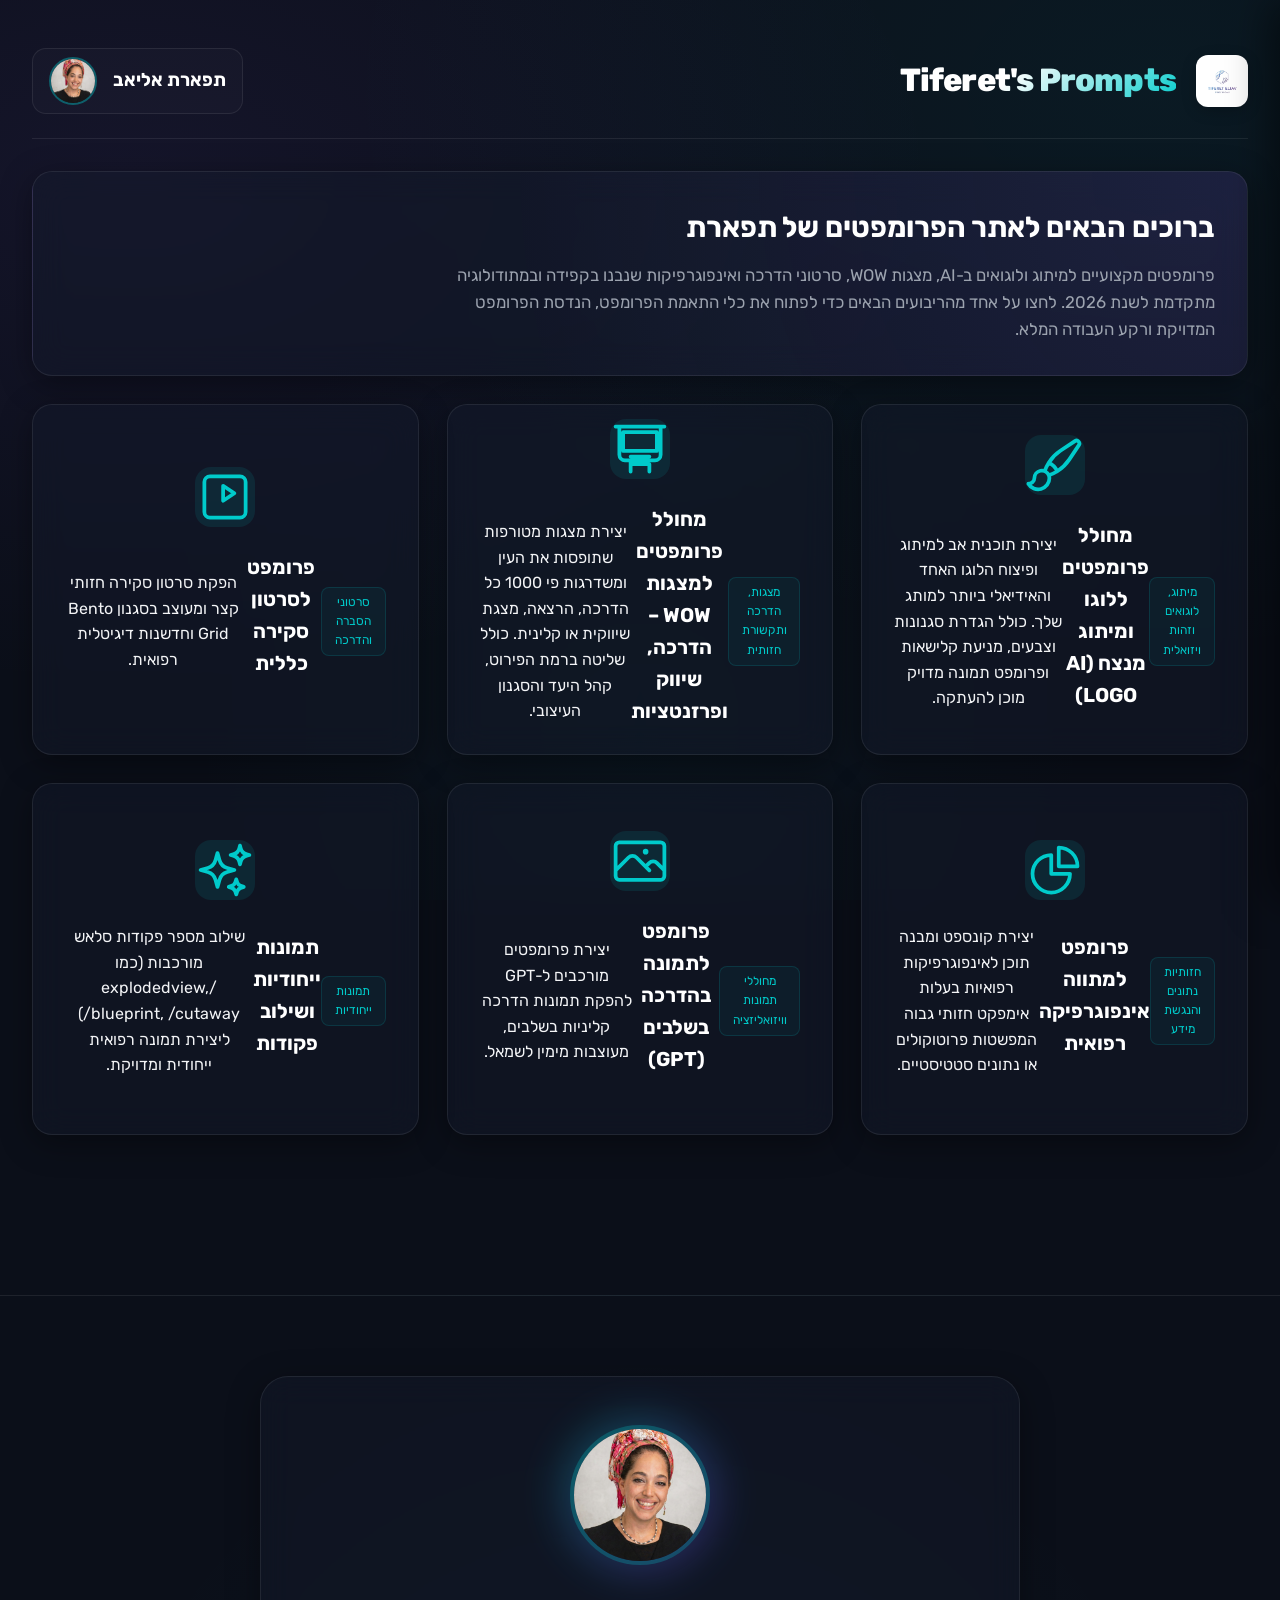
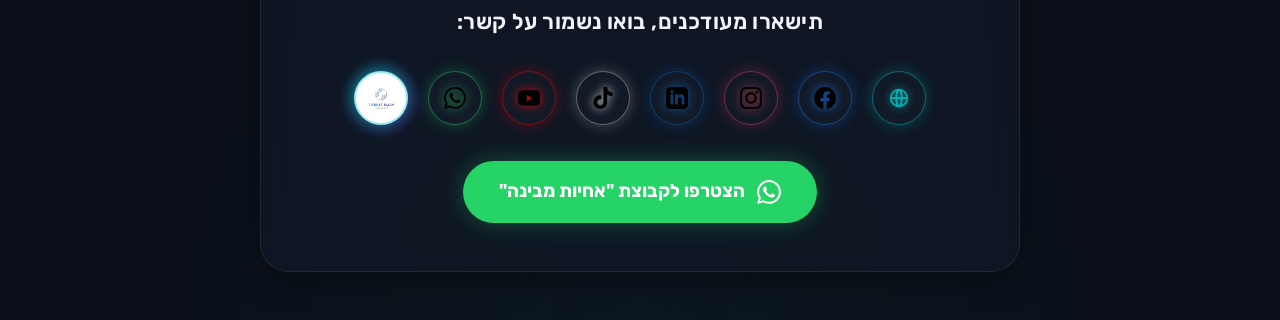
==== commit 2221eb8c: "refactor(ai-logo): streamline logo generator to single ideal master logo, remove target audience & A" ====
--- a/index.html
+++ b/index.html
@@ -12,7 +12,7 @@
   <link href="https://fonts.googleapis.com/css2?family=Assistant:wght@300;400;600;700&family=Inter:wght@300;400;600;700&family=Rubik:wght@300;400;600;700&display=swap" rel="stylesheet">
   
   <!-- CSS Stylesheet -->
-  <link rel="stylesheet" href="index.css?v=25">
+  <link rel="stylesheet" href="index.css?v=26">
 </head>
 <body>
 
@@ -210,7 +210,7 @@
   </div>
 
   <!-- Load script files -->
-  <script src="prompts_data.js?v=25"></script>
-  <script src="index.js?v=25"></script>
+  <script src="prompts_data.js?v=26"></script>
+  <script src="index.js?v=26"></script>
 </body>
 </html>
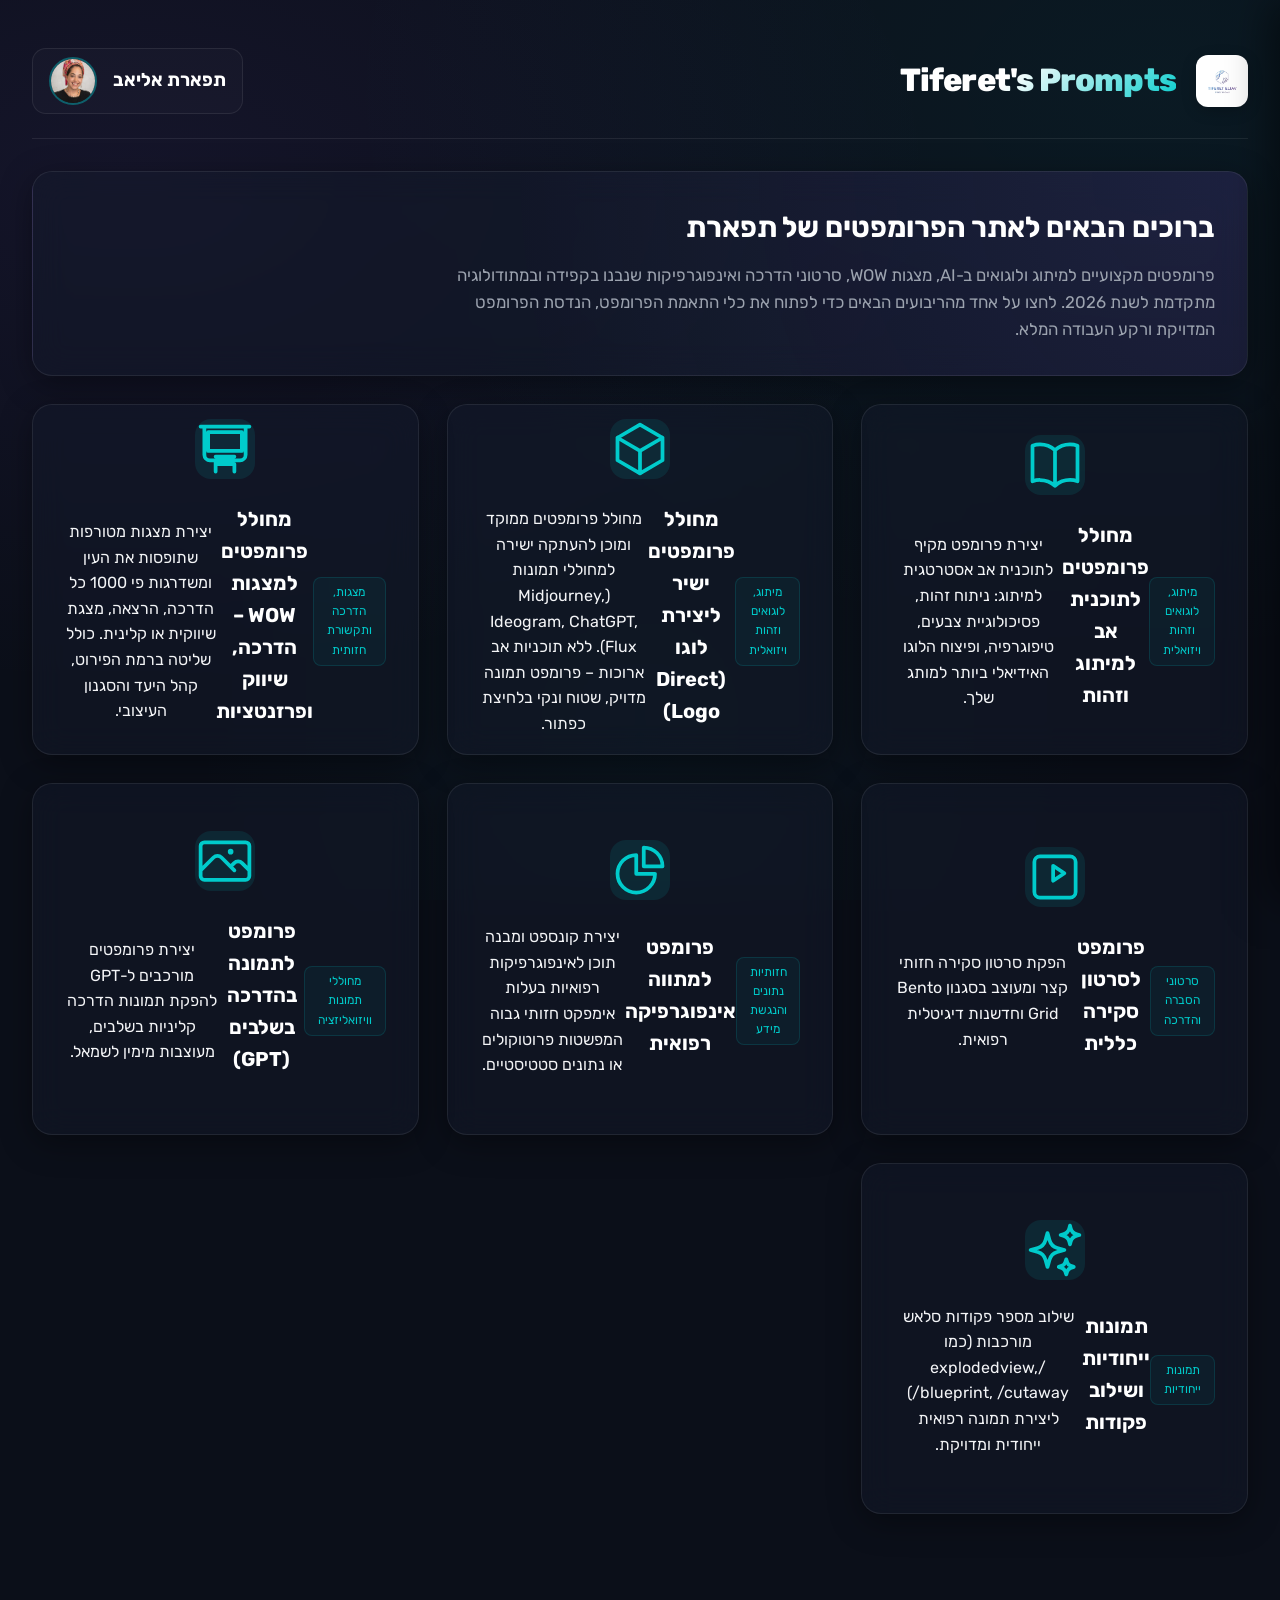
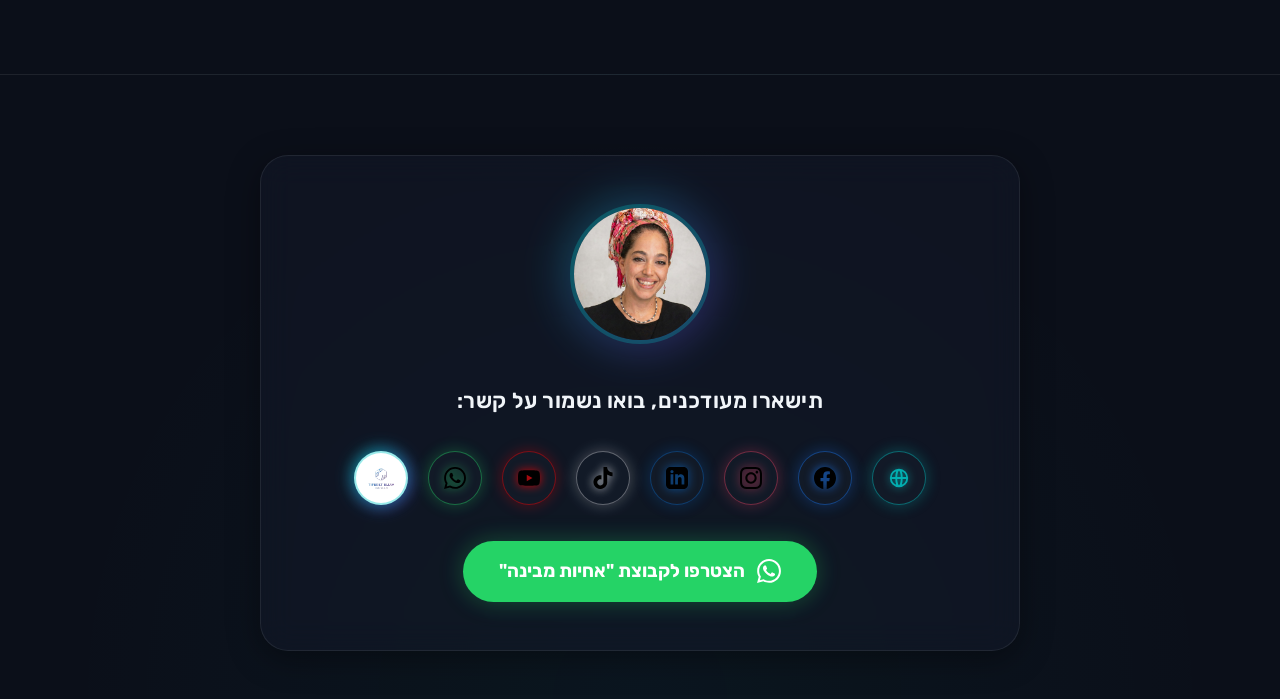
==== commit ea1ead1e: "feat(logo): split into two dedicated tools: Brand Strategy Master Blueprint and Direct AI Logo Gener" ====
--- a/index.html
+++ b/index.html
@@ -12,7 +12,7 @@
   <link href="https://fonts.googleapis.com/css2?family=Assistant:wght@300;400;600;700&family=Inter:wght@300;400;600;700&family=Rubik:wght@300;400;600;700&display=swap" rel="stylesheet">
   
   <!-- CSS Stylesheet -->
-  <link rel="stylesheet" href="index.css?v=26">
+  <link rel="stylesheet" href="index.css?v=27">
 </head>
 <body>
 
@@ -210,7 +210,7 @@
   </div>
 
   <!-- Load script files -->
-  <script src="prompts_data.js?v=26"></script>
-  <script src="index.js?v=26"></script>
+  <script src="prompts_data.js?v=27"></script>
+  <script src="index.js?v=27"></script>
 </body>
 </html>
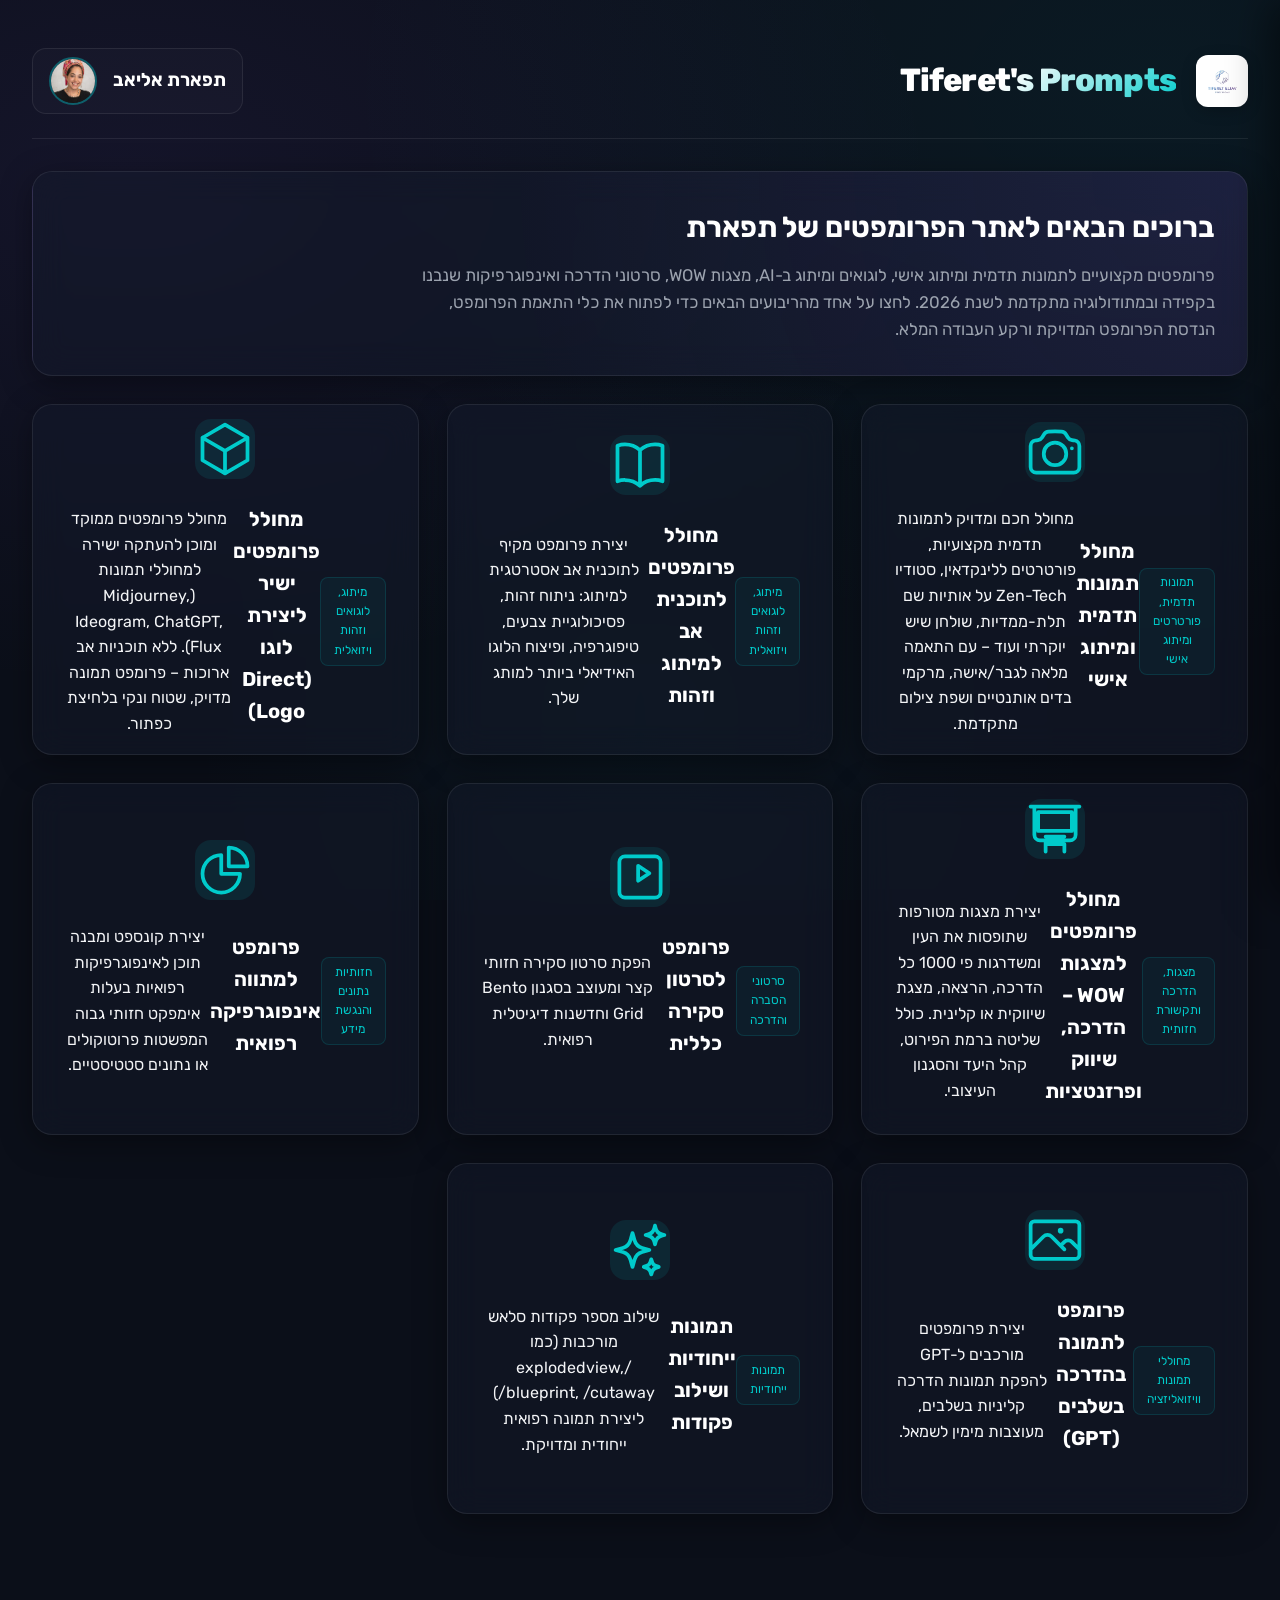
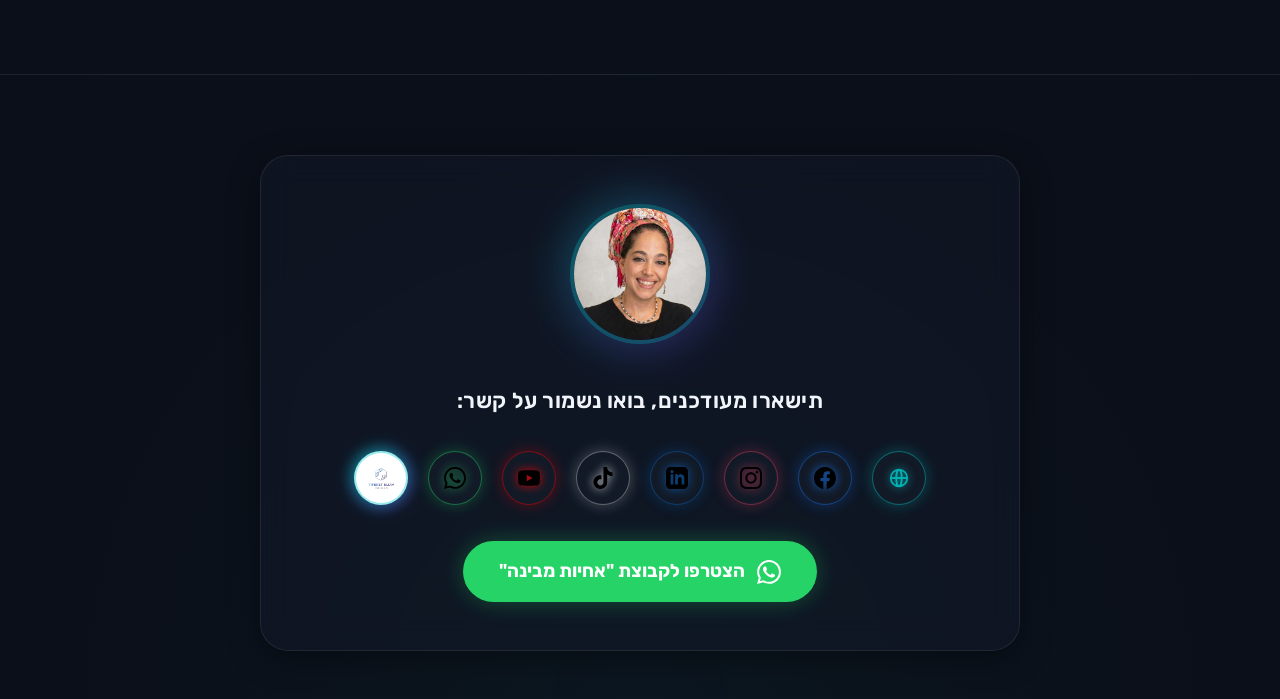
==== commit c0fa98b9: "feat: add AI executive headshots & personal branding prompt generator with gender and photography di" ====
--- a/index.html
+++ b/index.html
@@ -3,8 +3,8 @@
 <head>
   <meta charset="UTF-8">
   <meta name="viewport" content="width=device-width, initial-scale=1.0">
-  <meta name="description" content="מאגר פרומפטים חדשני ומקצועי למיתוג ולוגואים, מצגות WOW, תקשורת רפואית ואינפוגרפיקות בעולם ה-HealthTech.">
-  <title>Tiferet's Prompts | מאגר פרומפטים למיתוג, מצגות ועיצוב AI</title>
+  <meta name="description" content="מאגר פרומפטים חדשני ומקצועי לתמונות תדמית, מיתוג ולוגואים, מצגות WOW, תקשורת רפואית ואינפוגרפיקות.">
+  <title>Tiferet's Prompts | מאגר פרומפטים לתמונות תדמית, מיתוג ומצגות AI</title>
   
   <!-- Premium Fonts -->
   <link rel="preconnect" href="https://fonts.googleapis.com">
@@ -12,7 +12,7 @@
   <link href="https://fonts.googleapis.com/css2?family=Assistant:wght@300;400;600;700&family=Inter:wght@300;400;600;700&family=Rubik:wght@300;400;600;700&display=swap" rel="stylesheet">
   
   <!-- CSS Stylesheet -->
-  <link rel="stylesheet" href="index.css?v=27">
+  <link rel="stylesheet" href="index.css?v=28">
 </head>
 <body>
 
@@ -43,7 +43,7 @@
     <div class="bento-card card-welcome">
       <h2>ברוכים הבאים לאתר הפרומפטים של תפארת</h2>
       <p>
-        פרומפטים מקצועיים למיתוג ולוגואים ב-AI, מצגות WOW, סרטוני הדרכה ואינפוגרפיקות שנבנו בקפידה ובמתודולוגיה מתקדמת לשנת 2026. 
+        פרומפטים מקצועיים לתמונות תדמית ומיתוג אישי, לוגואים ומיתוג ב-AI, מצגות WOW, סרטוני הדרכה ואינפוגרפיקות שנבנו בקפידה ובמתודולוגיה מתקדמת לשנת 2026. 
         לחצו על אחד מהריבועים הבאים כדי לפתוח את כלי התאמת הפרומפט, הנדסת הפרומפט המדויקת ורקע העבודה המלא.
       </p>
     </div>
--- a/index.css
+++ b/index.css
@@ -1016,6 +1016,49 @@
   color: #e0fcfc;
 }
 
+/* Gender and Headshot Mode Selector Helpers */
+.mode-toggle-group.cols-3 {
+  grid-template-columns: repeat(3, 1fr);
+}
+
+.mode-toggle-group.cols-4 {
+  grid-template-columns: repeat(4, 1fr);
+}
+
+.mode-toggle-group.cols-2 {
+  grid-template-columns: 1fr 1fr;
+}
+
+@media (max-width: 640px) {
+  .mode-toggle-group.cols-3 {
+    grid-template-columns: 1fr;
+  }
+  .mode-toggle-group.cols-4 {
+    grid-template-columns: 1fr 1fr;
+  }
+}
+
+.var-helper-badge {
+  display: inline-flex;
+  align-items: center;
+  gap: 0.5rem;
+  background: rgba(0, 203, 203, 0.08);
+  border: 1px solid rgba(0, 203, 203, 0.25);
+  color: var(--primary-teal);
+  font-size: 0.85rem;
+  padding: 0.5rem 0.85rem;
+  border-radius: 8px;
+  margin-bottom: 1.25rem;
+  width: 100%;
+  line-height: 1.4;
+}
+
+.var-helper-badge svg {
+  flex-shrink: 0;
+  width: 18px;
+  height: 18px;
+}
+
 /* Site Footer Styles */
 .site-footer {
   position: relative;
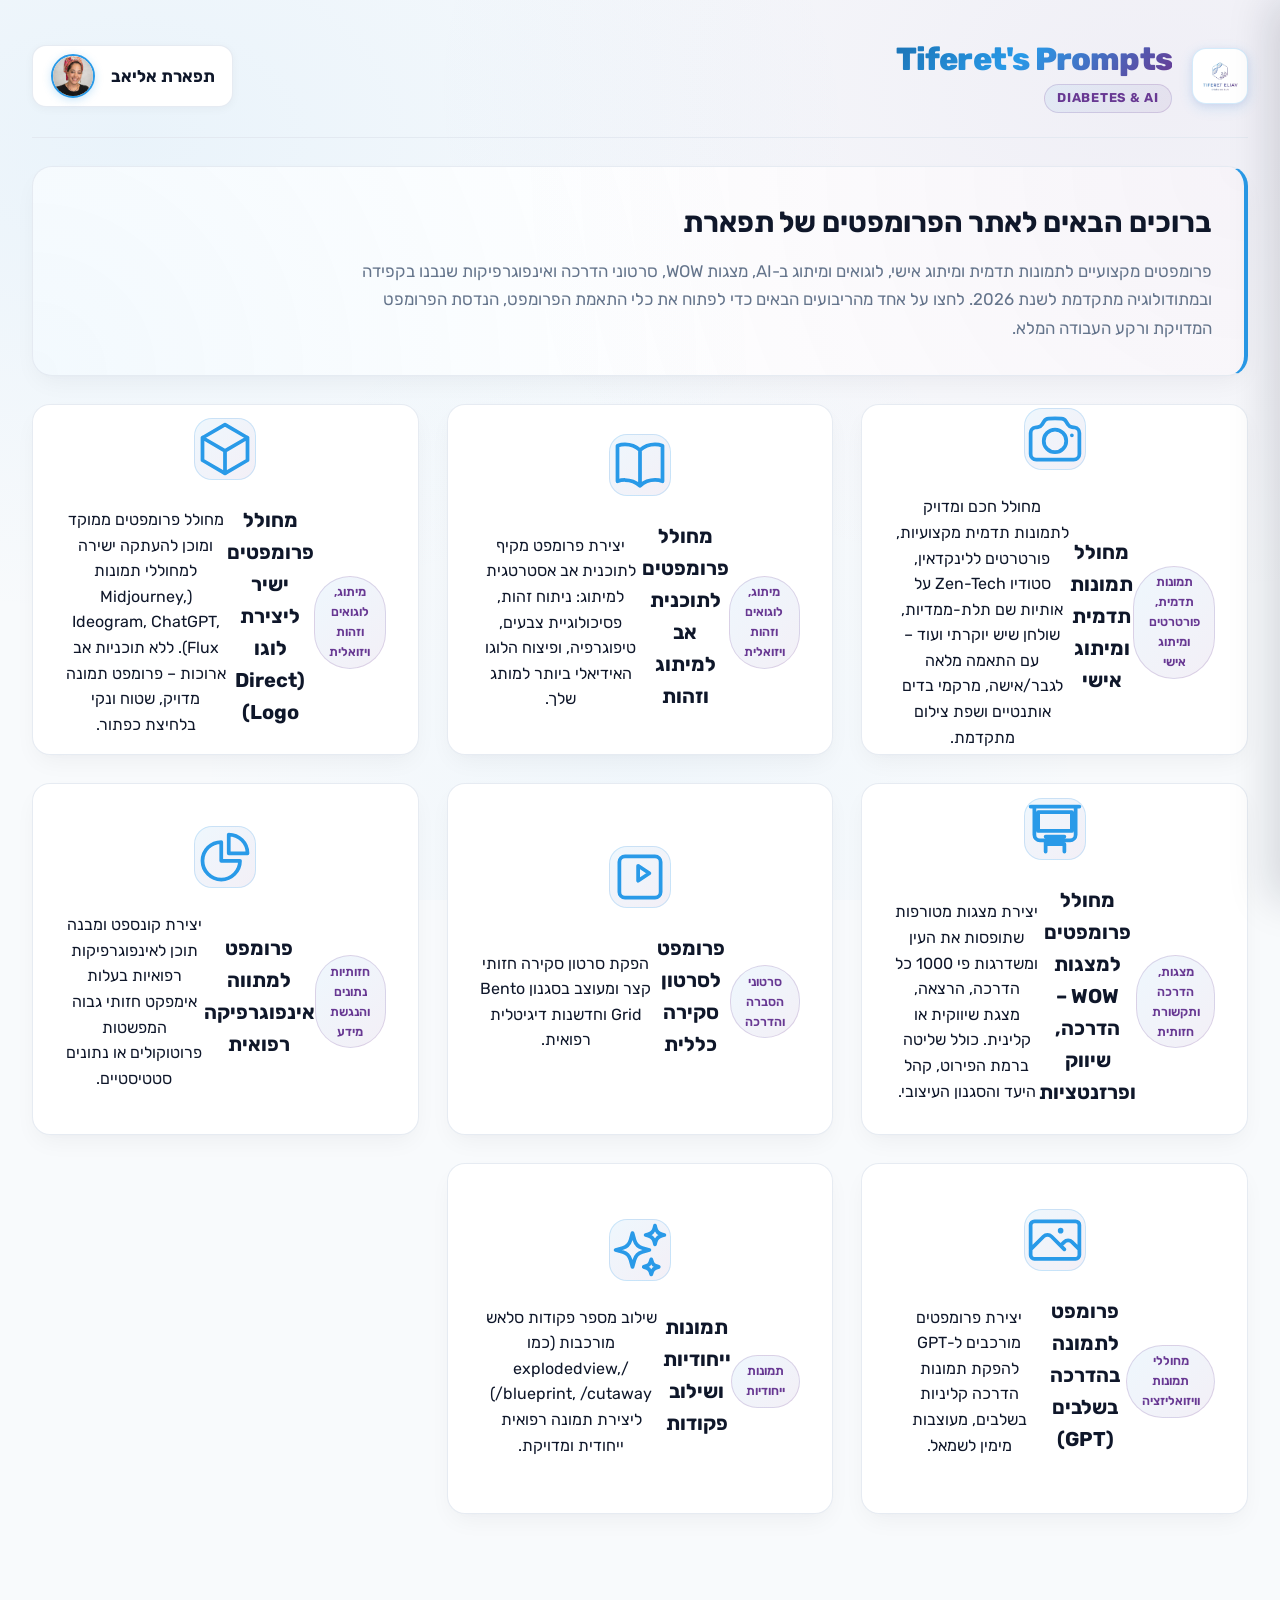
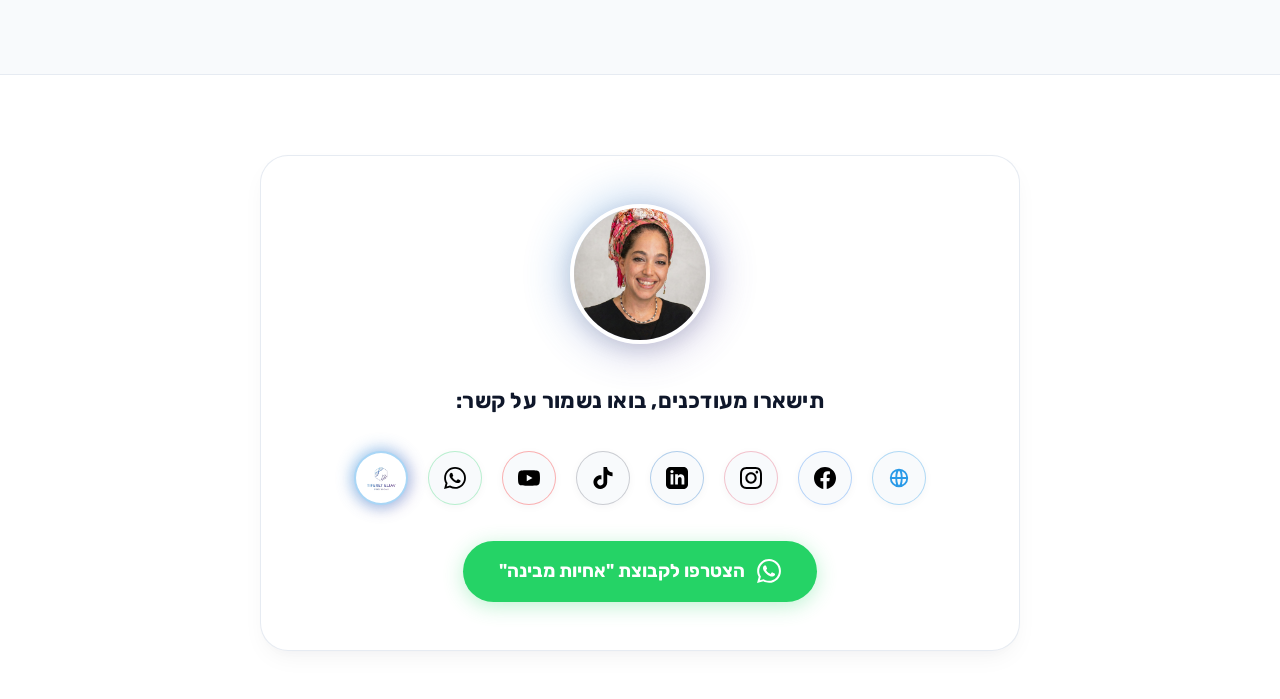
==== commit 01a56075: "Update design system to light medical-tech theme aligned with brand logo (Diabetes & AI)" ====
--- a/index.html
+++ b/index.html
@@ -12,7 +12,7 @@
   <link href="https://fonts.googleapis.com/css2?family=Assistant:wght@300;400;600;700&family=Inter:wght@300;400;600;700&family=Rubik:wght@300;400;600;700&display=swap" rel="stylesheet">
   
   <!-- CSS Stylesheet -->
-  <link rel="stylesheet" href="index.css?v=28">
+  <link rel="stylesheet" href="index.css?v=30">
 </head>
 <body>
 
@@ -25,6 +25,7 @@
           <h1>
             <span>Tiferet's Prompts</span>
           </h1>
+          <span class="brand-tagline">Diabetes &amp; AI</span>
         </div>
       </div>
       
@@ -210,7 +211,7 @@
   </div>
 
   <!-- Load script files -->
-  <script src="prompts_data.js?v=27"></script>
-  <script src="index.js?v=27"></script>
+  <script src="prompts_data.js?v=30"></script>
+  <script src="index.js?v=30"></script>
 </body>
 </html>
--- a/index.css
+++ b/index.css
@@ -1,24 +1,51 @@
 /* 
- * Premium Design System for HealthTech & MedComms Prompt Hub
- * Features: Dark Mode, Bento Grid, HSL custom palette, Glassmorphism, Right-to-Left (RTL) Layout
+ * Premium Design System for Tiferet Eliav - Diabetes & AI
+ * Features: Light Medical-Tech Theme, Bento Grid, Azure-to-Violet Logo Gradient, Glassmorphism, RTL Layout
  */
 
 :root {
-  /* Palette definitions */
-  --bg-color: #0b0f19;
-  --panel-bg: rgba(22, 28, 45, 0.45);
-  --panel-border: rgba(255, 255, 255, 0.08);
-  --text-main: #f3f4f6;
-  --text-muted: #9ca3af;
-  --primary-teal: #00cbcb; /* Transformative Teal high-contrast glow */
-  --primary-teal-dark: #008080;
-  --primary-teal-light: #e0fcfc;
-  --accent-purple: #8b5cf6;
-  --card-shadow: 0 8px 32px 0 rgba(0, 0, 0, 0.37);
+  /* Brand Palette (Derived directly from the Tiferet Eliav Logo) */
+  --bg-color: #f8fafc;
+  --bg-surface: #ffffff;
+  --panel-bg: rgba(255, 255, 255, 0.92);
+  --panel-border: rgba(226, 232, 240, 0.85);
+  --panel-border-hover: rgba(41, 154, 232, 0.35);
   
+  --text-main: #0f172a;
+  --text-muted: #64748b;
+  --text-dim: #94a3b8;
+  
+  /* Primary Brand Tones from Logo */
+  --primary-azure: #299ae8;        /* Azure/Cyan Electric Blue (DNA / Left of Logo) */
+  --primary-azure-light: #e0f2fe;  /* Soft Ice Blue */
+  --primary-azure-dark: #1b73b5;
+  
+  --primary-violet: #683993;       /* Royal Violet / Amethyst Purple (Circuit / Right of Logo) */
+  --primary-violet-light: #f3e8ff; /* Soft Lavender */
+  --primary-violet-dark: #4e2671;
+  
+  /* Backward-compatible aliases for JS / Data references */
+  --primary-teal: #299ae8;
+  --primary-teal-dark: #1b73b5;
+  --primary-teal-light: #e0f2fe;
+  --accent-purple: #683993;
+
+  /* Signature 135deg Gradient from Logo */
+  --brand-gradient: linear-gradient(135deg, #299ae8 0%, #683993 100%);
+  --brand-gradient-hover: linear-gradient(135deg, #2087ce 0%, #582e7f 100%);
+  --brand-gradient-soft: linear-gradient(135deg, rgba(41, 154, 232, 0.08) 0%, rgba(104, 57, 147, 0.08) 100%);
+  --brand-border-gradient: linear-gradient(135deg, rgba(41, 154, 232, 0.4) 0%, rgba(104, 57, 147, 0.4) 100%);
+
+  /* Light Theme Elevation & Shadows */
+  --card-shadow: 0 10px 25px -5px rgba(15, 23, 42, 0.05), 0 8px 10px -6px rgba(15, 23, 42, 0.02);
+  --card-shadow-hover: 0 20px 35px -5px rgba(41, 154, 232, 0.12), 0 10px 15px -5px rgba(104, 57, 147, 0.08);
+  --glow-azure: 0 0 20px rgba(41, 154, 232, 0.25);
+  --glow-violet: 0 0 20px rgba(104, 57, 147, 0.25);
+
   /* Fonts */
   --font-sans: 'Inter', system-ui, -apple-system, sans-serif;
   --font-hebrew: 'Rubik', 'Assistant', sans-serif;
+  --font-rubik: 'Rubik', sans-serif;
   
   /* Transitions */
   --transition-fast: 0.2s cubic-bezier(0.4, 0, 0.2, 1);
@@ -41,16 +68,16 @@
   overflow-x: hidden;
   position: relative;
   background-image: 
-    radial-gradient(at 10% 20%, rgba(139, 92, 246, 0.08) 0px, transparent 50%),
-    radial-gradient(at 90% 10%, rgba(0, 203, 203, 0.06) 0px, transparent 50%),
-    radial-gradient(at 50% 80%, rgba(0, 128, 128, 0.05) 0px, transparent 50%);
+    radial-gradient(at 10% 15%, rgba(41, 154, 232, 0.07) 0px, transparent 45%),
+    radial-gradient(at 90% 10%, rgba(104, 57, 147, 0.06) 0px, transparent 45%),
+    radial-gradient(at 50% 90%, rgba(41, 154, 232, 0.04) 0px, transparent 50%);
   background-attachment: fixed;
   min-height: 100vh;
 }
 
 /* Header section */
 header {
-  padding: 3rem 2rem 2rem 2rem;
+  padding: 2.5rem 2rem 1.75rem 2rem;
   max-width: 1400px;
   margin: 0 auto;
   position: relative;
@@ -71,43 +98,65 @@
 }
 
 .brand-logo {
-  height: 52px;
-  border-radius: 12px;
-  border: 1px solid var(--panel-border);
-  background: #ffffff;
-  padding: 6px;
-  box-shadow: 0 4px 15px rgba(0, 0, 0, 0.2);
+  height: 56px;
+  width: auto;
+  border-radius: 14px;
+  background: #ffffff;
+  padding: 4px;
+  box-shadow: 0 4px 14px rgba(41, 154, 232, 0.15), 0 2px 6px rgba(104, 57, 147, 0.08);
+  border: 1px solid rgba(41, 154, 232, 0.2);
+  transition: transform var(--transition-fast), box-shadow var(--transition-fast);
+}
+
+.brand-logo:hover {
+  transform: scale(1.05);
+  box-shadow: 0 6px 20px rgba(41, 154, 232, 0.22), 0 3px 10px rgba(104, 57, 147, 0.15);
 }
 
 .logo-section h1 {
   font-size: 2rem;
   font-weight: 800;
   letter-spacing: -0.025em;
-  background: linear-gradient(135deg, #ffffff 40%, var(--primary-teal) 100%);
+  background: linear-gradient(135deg, #1b73b5 0%, #299ae8 45%, #683993 100%);
   -webkit-background-clip: text;
   -webkit-text-fill-color: transparent;
   display: flex;
   align-items: center;
   gap: 0.75rem;
+  line-height: 1.2;
+}
+
+.brand-tagline {
+  display: inline-block;
+  font-size: 0.8rem;
+  font-weight: 700;
+  letter-spacing: 0.06em;
+  text-transform: uppercase;
+  color: var(--primary-violet);
+  background: var(--brand-gradient-soft);
+  border: 1px solid rgba(104, 57, 147, 0.18);
+  padding: 0.2rem 0.75rem;
+  border-radius: 9999px;
+  margin-top: 0.35rem;
 }
 
 .logo-section p {
   color: var(--text-muted);
   font-size: 0.95rem;
   margin-top: 0.25rem;
-  font-weight: 300;
+  font-weight: 400;
 }
 
 .glow-pill {
-  background: rgba(0, 203, 203, 0.1);
-  border: 1px solid rgba(0, 203, 203, 0.2);
-  color: var(--primary-teal);
+  background: rgba(41, 154, 232, 0.1);
+  border: 1px solid rgba(41, 154, 232, 0.25);
+  color: var(--primary-azure-dark);
   padding: 0.25rem 0.75rem;
   border-radius: 9999px;
   font-size: 0.75rem;
   font-weight: 600;
   letter-spacing: 0.05em;
-  box-shadow: 0 0 15px rgba(0, 203, 203, 0.1);
+  box-shadow: 0 0 15px rgba(41, 154, 232, 0.1);
 }
 
 /* User profile details */
@@ -115,24 +164,26 @@
   display: flex;
   align-items: center;
   gap: 1rem;
-  background: rgba(255, 255, 255, 0.02);
-  padding: 0.5rem 1rem;
+  background: #ffffff;
+  padding: 0.5rem 1.1rem;
   border-radius: 14px;
   border: 1px solid var(--panel-border);
+  box-shadow: 0 2px 10px rgba(15, 23, 42, 0.04);
 }
 
 .user-name {
   font-weight: 700;
-  color: #fff;
-  font-size: 1.15rem;
+  color: var(--text-main);
+  font-size: 1.05rem;
 }
 
 .user-avatar {
-  width: 48px;
-  height: 48px;
+  width: 44px;
+  height: 44px;
   border-radius: 50%;
   object-fit: cover;
-  border: 2px solid rgba(0, 203, 203, 0.4);
+  border: 2px solid var(--primary-azure);
+  box-shadow: 0 2px 8px rgba(41, 154, 232, 0.25);
 }
 
 /* Main Container - Bento Grid */
@@ -147,7 +198,7 @@
 
 /* Cards bases */
 .bento-card {
-  background: var(--panel-bg);
+  background: var(--bg-surface);
   backdrop-filter: blur(16px);
   -webkit-backdrop-filter: blur(16px);
   border: 1px solid var(--panel-border);
@@ -165,16 +216,16 @@
   top: 0;
   left: 0;
   right: 0;
-  height: 2px;
-  background: linear-gradient(90deg, transparent, rgba(0, 203, 203, 0.3), transparent);
+  height: 3px;
+  background: var(--brand-gradient);
   opacity: 0;
   transition: opacity var(--transition-medium);
 }
 
 .bento-card:hover {
   transform: translateY(-4px);
-  border-color: rgba(0, 203, 203, 0.25);
-  box-shadow: 0 12px 40px 0 rgba(0, 203, 203, 0.08);
+  border-color: rgba(41, 154, 232, 0.35);
+  box-shadow: var(--card-shadow-hover);
 }
 
 .bento-card:hover::before {
@@ -192,20 +243,24 @@
   display: flex;
   flex-direction: column;
   justify-content: center;
-  background: radial-gradient(circle at 100% 0%, rgba(139, 92, 246, 0.12) 0%, transparent 60%), var(--panel-bg);
+  background: radial-gradient(circle at 100% 0%, rgba(104, 57, 147, 0.06) 0%, transparent 60%),
+              radial-gradient(circle at 0% 100%, rgba(41, 154, 232, 0.06) 0%, transparent 60%),
+              #ffffff;
+  border-right: 4px solid var(--primary-azure);
 }
 
 .card-welcome h2 {
   font-size: 1.8rem;
   font-weight: 700;
   margin-bottom: 0.75rem;
-  color: #fff;
+  color: var(--text-main);
 }
 
 .card-welcome p {
   color: var(--text-muted);
-  max-width: 800px;
+  max-width: 850px;
   font-size: 1.05rem;
+  line-height: 1.7;
 }
 
 /* Prompt selector grid */
@@ -219,39 +274,46 @@
   padding: 2.5rem 2rem;
   aspect-ratio: 1.1 / 1;
   height: auto;
+  background: #ffffff;
+  border: 1px solid var(--panel-border);
+  border-radius: 18px;
+  box-shadow: var(--card-shadow);
+  transition: all var(--transition-medium);
 }
 
 .prompt-card-active {
-  border-color: var(--primary-teal);
-  box-shadow: 0 0 25px rgba(0, 203, 203, 0.15);
-  background: rgba(22, 28, 45, 0.7);
+  border-color: var(--primary-azure);
+  box-shadow: 0 12px 30px rgba(41, 154, 232, 0.18), 0 0 0 1px var(--primary-azure);
+  background: #ffffff;
 }
 
 .prompt-icon {
-  width: 60px;
-  height: 60px;
-  border-radius: 16px;
-  background: rgba(0, 203, 203, 0.1);
-  color: var(--primary-teal);
+  width: 62px;
+  height: 62px;
+  border-radius: 18px;
+  background: var(--brand-gradient-soft);
+  color: var(--primary-azure);
+  border: 1px solid rgba(41, 154, 232, 0.2);
   display: flex;
   align-items: center;
   justify-content: center;
   margin-bottom: 1.25rem;
-  transition: transform var(--transition-fast), background var(--transition-fast), color var(--transition-fast);
+  transition: transform var(--transition-fast), background var(--transition-fast), color var(--transition-fast), box-shadow var(--transition-fast);
 }
 
 .prompt-card:hover .prompt-icon {
   transform: scale(1.1);
-  background: var(--primary-teal);
-  color: var(--bg-color);
-  box-shadow: 0 0 20px rgba(0, 203, 203, 0.3);
+  background: var(--brand-gradient);
+  color: #ffffff;
+  border-color: transparent;
+  box-shadow: 0 6px 20px rgba(41, 154, 232, 0.35);
 }
 
 .prompt-card h3 {
   font-size: 1.25rem;
   font-weight: 700;
   margin-bottom: 0.75rem;
-  color: #fff;
+  color: var(--text-main);
 }
 
 .prompt-meta {
@@ -262,12 +324,13 @@
 }
 
 .prompt-category {
-  font-size: 0.75rem;
-  background: rgba(0, 203, 203, 0.05);
-  padding: 0.3rem 0.8rem;
-  border-radius: 8px;
-  color: var(--primary-teal);
-  border: 1px solid rgba(0, 203, 203, 0.15);
+  font-size: 0.78rem;
+  background: var(--brand-gradient-soft);
+  padding: 0.35rem 0.9rem;
+  border-radius: 9999px;
+  color: var(--primary-violet);
+  border: 1px solid rgba(104, 57, 147, 0.18);
+  font-weight: 600;
 }
 
 /* Prompt Workspace Area */
@@ -310,7 +373,7 @@
   font-size: 1.25rem;
   font-weight: 700;
   margin-bottom: 1.5rem;
-  color: #fff;
+  color: var(--text-main);
   display: flex;
   align-items: center;
   gap: 0.5rem;
@@ -326,36 +389,37 @@
 .var-input-group label {
   display: block;
   font-size: 0.9rem;
-  color: var(--text-muted);
+  color: #334155;
   margin-bottom: 0.5rem;
-  font-weight: 500;
+  font-weight: 600;
 }
 
 .var-input-group input, 
 .var-input-group textarea,
 .var-input-group select {
   width: 100%;
-  background: rgba(11, 15, 25, 0.85);
-  border: 1px solid var(--panel-border);
+  background: #ffffff;
+  border: 1px solid #cbd5e1;
   border-radius: 10px;
   color: var(--text-main);
   padding: 0.85rem 1rem;
   font-family: var(--font-hebrew);
   font-size: 0.95rem;
   outline: none;
+  box-shadow: 0 1px 3px rgba(0, 0, 0, 0.04);
   transition: border-color var(--transition-fast), box-shadow var(--transition-fast);
 }
 
 .var-input-group input:focus, 
 .var-input-group textarea:focus,
 .var-input-group select:focus {
-  border-color: var(--primary-teal);
-  box-shadow: 0 0 10px rgba(0, 203, 203, 0.15);
+  border-color: var(--primary-azure);
+  box-shadow: 0 0 0 3px rgba(41, 154, 232, 0.2);
 }
 
 .var-input-group select option {
-  background: #0f1422;
-  color: #ffffff;
+  background: #ffffff;
+  color: #0f172a;
   padding: 0.5rem;
 }
 
@@ -368,38 +432,40 @@
   display: inline-flex;
   align-items: center;
   gap: 0.35rem;
-  font-size: 0.75rem;
-  color: var(--primary-teal);
-  background: rgba(0, 203, 203, 0.05);
+  font-size: 0.8rem;
+  color: var(--primary-azure-dark);
+  background: var(--brand-gradient-soft);
   padding: 0.5rem 1rem;
   border-radius: 8px;
-  border: 1px solid rgba(0, 203, 203, 0.1);
+  border: 1px solid rgba(41, 154, 232, 0.2);
   margin-top: 1rem;
-}
-
-/* Prompt Code Block */
+  font-weight: 500;
+}
+
+/* Prompt Code Block - Sleek dark terminal contrast for maximum readability */
 .code-container {
   position: relative;
-  background: rgba(8, 11, 19, 0.9);
-  border: 1px solid var(--panel-border);
-  border-radius: 12px;
+  background: #0b0f19;
+  border: 1px solid #1e293b;
+  border-radius: 14px;
   flex-grow: 1;
   display: flex;
   flex-direction: column;
   overflow: hidden;
   max-height: 520px;
+  box-shadow: 0 8px 24px rgba(15, 23, 42, 0.12);
 }
 
 .code-header {
-  background: rgba(22, 28, 45, 0.6);
-  border-bottom: 1px solid var(--panel-border);
+  background: #111827;
+  border-bottom: 1px solid #1f2937;
   padding: 0.75rem 1.25rem;
   display: flex;
   justify-content: space-between;
   align-items: center;
   font-family: var(--font-sans);
   font-size: 0.85rem;
-  color: var(--text-muted);
+  color: #94a3b8;
 }
 
 .code-dots {
@@ -423,7 +489,7 @@
   overflow-y: auto;
   font-family: monospace;
   font-size: 0.9rem;
-  color: #d1d5db;
+  color: #f1f5f9;
   text-align: left;
   direction: ltr;
   white-space: pre-wrap;
@@ -432,9 +498,9 @@
 }
 
 .prompt-text-block mark {
-  background: rgba(0, 203, 203, 0.25);
-  color: var(--primary-teal-light);
-  border-bottom: 2px solid var(--primary-teal);
+  background: rgba(41, 154, 232, 0.35);
+  color: #e0f2fe;
+  border-bottom: 2px solid var(--primary-azure);
   padding: 0 4px;
   border-radius: 2px;
   font-weight: bold;
@@ -449,8 +515,8 @@
 
 .btn-primary {
   flex-grow: 1;
-  background: linear-gradient(135deg, var(--primary-teal-dark) 0%, var(--primary-teal) 100%);
-  color: var(--bg-color);
+  background: var(--brand-gradient);
+  color: #ffffff;
   font-weight: 700;
   border: none;
   padding: 1rem 2rem;
@@ -461,14 +527,14 @@
   justify-content: center;
   gap: 0.5rem;
   transition: transform var(--transition-fast), box-shadow var(--transition-fast), filter var(--transition-fast);
-  box-shadow: 0 4px 20px rgba(0, 203, 203, 0.2);
+  box-shadow: 0 4px 15px rgba(41, 154, 232, 0.35);
   font-size: 1rem;
 }
 
 .btn-primary:hover {
   transform: translateY(-2px);
-  box-shadow: 0 8px 25px rgba(0, 203, 203, 0.35);
-  filter: brightness(1.05);
+  box-shadow: 0 8px 25px rgba(41, 154, 232, 0.45);
+  filter: brightness(1.06);
 }
 
 .btn-primary:active {
@@ -476,9 +542,9 @@
 }
 
 .btn-secondary {
-  background: rgba(255, 255, 255, 0.05);
-  color: #fff;
-  border: 1px solid var(--panel-border);
+  background: #ffffff;
+  color: var(--text-main);
+  border: 1px solid #cbd5e1;
   padding: 1rem 1.5rem;
   border-radius: 12px;
   cursor: pointer;
@@ -486,12 +552,15 @@
   align-items: center;
   justify-content: center;
   gap: 0.5rem;
-  transition: background var(--transition-fast), border-color var(--transition-fast);
+  font-weight: 600;
+  box-shadow: 0 2px 6px rgba(0, 0, 0, 0.04);
+  transition: background var(--transition-fast), border-color var(--transition-fast), color var(--transition-fast);
 }
 
 .btn-secondary:hover {
-  background: rgba(255, 255, 255, 0.08);
-  border-color: var(--text-muted);
+  background: #f1f5f9;
+  border-color: var(--primary-azure);
+  color: var(--primary-azure-dark);
 }
 
 /* Drawer CSS */
@@ -501,7 +570,7 @@
   left: 0;
   right: 0;
   bottom: 0;
-  background: rgba(8, 11, 19, 0.7);
+  background: rgba(15, 23, 42, 0.45);
   backdrop-filter: blur(8px);
   z-index: 1000;
   opacity: 0;
@@ -521,9 +590,9 @@
   right: -550px;
   width: 550px;
   max-width: 100vw;
-  background: #0f1422;
+  background: #ffffff;
   border-left: 1px solid var(--panel-border);
-  box-shadow: -10px 0 40px rgba(0, 0, 0, 0.5);
+  box-shadow: -10px 0 40px rgba(15, 23, 42, 0.15);
   z-index: 1001;
   transition: right var(--transition-medium);
   display: flex;
@@ -540,13 +609,13 @@
   display: flex;
   justify-content: space-between;
   align-items: center;
-  background: rgba(22, 28, 45, 0.4);
+  background: #f8fafc;
 }
 
 .drawer-header-title h3 {
   font-size: 1.4rem;
   font-weight: 700;
-  color: #fff;
+  color: var(--text-main);
 }
 
 .drawer-header-title p {
@@ -556,7 +625,7 @@
 }
 
 .btn-close {
-  background: rgba(255, 255, 255, 0.05);
+  background: #ffffff;
   border: 1px solid var(--panel-border);
   color: var(--text-muted);
   border-radius: 50%;
@@ -566,12 +635,13 @@
   align-items: center;
   justify-content: center;
   cursor: pointer;
-  transition: background var(--transition-fast), color var(--transition-fast);
+  transition: background var(--transition-fast), color var(--transition-fast), border-color var(--transition-fast);
 }
 
 .btn-close:hover {
-  background: rgba(255, 255, 255, 0.1);
-  color: #fff;
+  background: #f1f5f9;
+  color: var(--text-main);
+  border-color: #cbd5e1;
 }
 
 .drawer-body {
@@ -582,11 +652,12 @@
 
 .drawer-body h4 {
   font-size: 1.15rem;
-  color: var(--primary-teal);
+  color: var(--primary-violet);
   margin-top: 2rem;
   margin-bottom: 1rem;
-  border-right: 3px solid var(--primary-teal);
+  border-right: 3px solid var(--primary-azure);
   padding-right: 0.75rem;
+  font-weight: 700;
 }
 
 .drawer-body h4:first-of-type {
@@ -595,28 +666,31 @@
 
 .drawer-body p {
   font-size: 0.975rem;
-  color: #d1d5db;
+  color: #334155;
   margin-bottom: 1.25rem;
   text-align: justify;
+  line-height: 1.7;
 }
 
 .drawer-body ul, 
 .drawer-body ol {
   margin-right: 1.5rem;
   margin-bottom: 1.5rem;
-  color: #d1d5db;
+  color: #334155;
 }
 
 .drawer-body li {
   margin-bottom: 0.5rem;
+  line-height: 1.6;
 }
 
 /* Tables in drawer */
 .table-container {
   overflow-x: auto;
   margin: 1.5rem 0;
-  border-radius: 8px;
+  border-radius: 10px;
   border: 1px solid var(--panel-border);
+  box-shadow: 0 2px 8px rgba(0, 0, 0, 0.04);
 }
 
 table {
@@ -627,8 +701,8 @@
 }
 
 th {
-  background: rgba(22, 28, 45, 0.8);
-  color: var(--primary-teal);
+  background: #f1f5f9;
+  color: var(--primary-azure-dark);
   font-weight: 700;
   padding: 0.75rem 1rem;
   border-bottom: 1px solid var(--panel-border);
@@ -637,16 +711,17 @@
 td {
   padding: 0.75rem 1rem;
   border-bottom: 1px solid var(--panel-border);
-  color: #9ca3af;
-  line-height: 1.4;
+  color: #475569;
+  line-height: 1.5;
+  background: #ffffff;
 }
 
 tr:last-child td {
   border-bottom: none;
 }
 
-tr:nth-child(even) {
-  background: rgba(255, 255, 255, 0.01);
+tr:nth-child(even) td {
+  background: #f8fafc;
 }
 
 .drawer-sources {
@@ -665,33 +740,34 @@
 }
 
 .source-item a {
-  color: var(--primary-teal);
+  color: var(--primary-azure-dark);
   text-decoration: none;
-  font-weight: 500;
+  font-weight: 600;
   transition: text-decoration var(--transition-fast);
 }
 
 .source-item a:hover {
   text-decoration: underline;
-}
-
-/* Custom Scrollbar for premium vibe */
+  color: var(--primary-violet);
+}
+
+/* Custom Scrollbar for premium clean vibe */
 ::-webkit-scrollbar {
   width: 8px;
   height: 8px;
 }
 
 ::-webkit-scrollbar-track {
-  background: var(--bg-color);
+  background: #f1f5f9;
 }
 
 ::-webkit-scrollbar-thumb {
-  background: rgba(255, 255, 255, 0.1);
+  background: #cbd5e1;
   border-radius: 99px;
 }
 
 ::-webkit-scrollbar-thumb:hover {
-  background: rgba(0, 203, 203, 0.3);
+  background: var(--primary-azure);
 }
 
 /* Toast Success Notification */
@@ -699,15 +775,15 @@
   position: fixed;
   bottom: 2rem;
   left: 2rem;
-  background: rgba(22, 28, 45, 0.95);
-  border: 1px solid var(--primary-teal);
-  box-shadow: 0 0 20px rgba(0, 203, 203, 0.25);
+  background: #0f172a;
+  border: 1px solid rgba(41, 154, 232, 0.4);
+  box-shadow: 0 10px 30px rgba(15, 23, 42, 0.25);
   padding: 1rem 1.5rem;
-  border-radius: 10px;
+  border-radius: 12px;
   display: flex;
   align-items: center;
   gap: 0.75rem;
-  color: #fff;
+  color: #ffffff;
   z-index: 2000;
   transform: translateY(100px);
   opacity: 0;
@@ -720,7 +796,7 @@
 }
 
 .toast-icon {
-  color: var(--primary-teal);
+  color: var(--primary-azure);
 }
 
 /* Responsive Grid Design rules */
@@ -734,7 +810,7 @@
 
 @media (max-width: 640px) {
   .span-4 { grid-column: span 12; }
-  header { padding: 2rem 1rem; }
+  header { padding: 2rem 1rem 1.25rem 1rem; }
   .header-container { flex-direction: column; align-items: flex-start; gap: 1rem; }
   .bento-grid { padding: 0 1rem 2rem 1rem; gap: 1.25rem; }
   .bento-card { padding: 1.5rem; }
@@ -769,26 +845,27 @@
 /* Steps Count Select Styling */
 .steps-count-select {
   width: 100%;
-  background: var(--bg-dark);
-  color: #fff;
-  border: 1px solid var(--panel-border);
-  padding: 0.6rem;
-  border-radius: 8px;
+  background: #ffffff;
+  color: var(--text-main);
+  border: 1px solid #cbd5e1;
+  padding: 0.65rem;
+  border-radius: 10px;
   font-family: inherit;
   font-size: 0.95rem;
   outline: none;
   cursor: pointer;
-  box-shadow: 0 4px 12px rgba(0, 0, 0, 0.1);
+  box-shadow: 0 1px 3px rgba(0, 0, 0, 0.04);
   transition: border-color var(--transition-fast);
 }
 
 .steps-count-select:focus {
-  border-color: var(--primary-teal);
+  border-color: var(--primary-azure);
+  box-shadow: 0 0 0 3px rgba(41, 154, 232, 0.2);
 }
 
 .steps-count-select option {
-  background: #111827; /* Force dark background in dropdown list */
-  color: #ffffff;      /* Force white text in dropdown list */
+  background: #ffffff;
+  color: #0f172a;
   padding: 0.5rem;
 }
 
@@ -796,17 +873,18 @@
 .command-category-block {
   margin-top: 1.25rem;
   margin-bottom: 1.25rem;
-  background: rgba(15, 20, 34, 0.5);
+  background: #ffffff;
   border: 1px solid var(--panel-border);
   border-radius: 14px;
-  padding: 1rem;
+  padding: 1.25rem;
+  box-shadow: 0 2px 8px rgba(15, 23, 42, 0.03);
 }
 
 .command-category-title {
   font-size: 0.95rem;
   font-weight: 700;
-  color: var(--primary-teal);
-  margin-bottom: 0.75rem;
+  color: var(--primary-azure-dark);
+  margin-bottom: 0.85rem;
   display: flex;
   align-items: center;
   gap: 0.5rem;
@@ -819,7 +897,7 @@
 }
 
 .command-chip {
-  background: rgba(22, 28, 45, 0.7);
+  background: #f8fafc;
   border: 1px solid var(--panel-border);
   border-radius: 10px;
   padding: 0.75rem;
@@ -833,15 +911,16 @@
 }
 
 .command-chip:hover {
-  border-color: rgba(0, 203, 203, 0.4);
-  background: rgba(0, 203, 203, 0.05);
+  border-color: rgba(41, 154, 232, 0.4);
+  background: #ffffff;
+  box-shadow: 0 4px 12px rgba(41, 154, 232, 0.08);
   transform: translateY(-2px);
 }
 
 .command-chip.selected {
-  border-color: var(--primary-teal);
-  background: rgba(0, 203, 203, 0.15);
-  box-shadow: 0 0 15px rgba(0, 203, 203, 0.2);
+  border-color: var(--primary-azure);
+  background: var(--brand-gradient-soft);
+  box-shadow: 0 0 15px rgba(41, 154, 232, 0.15);
 }
 
 .command-chip-header {
@@ -855,12 +934,12 @@
   font-family: monospace;
   font-weight: 700;
   font-size: 0.9rem;
-  color: #ffffff;
+  color: #0f172a;
   direction: ltr;
 }
 
 .command-chip.selected .command-code {
-  color: var(--primary-teal);
+  color: var(--primary-azure-dark);
 }
 
 .command-target-badge {
@@ -871,25 +950,26 @@
 }
 
 .badge-image-based {
-  background: rgba(139, 92, 246, 0.2);
-  color: #c4b5fd;
-  border: 1px solid rgba(139, 92, 246, 0.3);
+  background: rgba(104, 57, 147, 0.1);
+  color: var(--primary-violet);
+  border: 1px solid rgba(104, 57, 147, 0.25);
 }
 
 .badge-text-based {
-  background: rgba(34, 197, 94, 0.15);
-  color: #86efac;
-  border: 1px solid rgba(34, 197, 94, 0.3);
+  background: rgba(41, 154, 232, 0.1);
+  color: var(--primary-azure-dark);
+  border: 1px solid rgba(41, 154, 232, 0.25);
 }
 
 .command-desc {
   font-size: 0.78rem;
   color: var(--text-muted);
-  line-height: 1.3;
+  line-height: 1.35;
 }
 
 .command-chip.selected .command-desc {
-  color: #e5e7eb;
+  color: #334155;
+  font-weight: 500;
 }
 
 .selected-commands-bar {
@@ -898,36 +978,37 @@
   gap: 0.4rem;
   margin-top: 0.75rem;
   padding: 0.6rem;
-  background: rgba(8, 11, 19, 0.6);
-  border: 1px dashed rgba(0, 203, 203, 0.3);
+  background: #f8fafc;
+  border: 1px dashed rgba(41, 154, 232, 0.4);
   border-radius: 8px;
   min-height: 42px;
   align-items: center;
 }
 
 .selected-cmd-tag {
-  background: var(--primary-teal-dark);
+  background: var(--brand-gradient);
   color: #ffffff;
   font-family: monospace;
   font-size: 0.8rem;
-  padding: 0.2rem 0.6rem;
+  padding: 0.25rem 0.65rem;
   border-radius: 6px;
   display: inline-flex;
   align-items: center;
   gap: 0.35rem;
   direction: ltr;
+  box-shadow: 0 2px 6px rgba(41, 154, 232, 0.2);
 }
 
 .selected-cmd-tag .remove-cmd {
   cursor: pointer;
   font-size: 0.9rem;
   font-weight: bold;
-  opacity: 0.8;
+  opacity: 0.85;
 }
 
 .selected-cmd-tag .remove-cmd:hover {
   opacity: 1;
-  color: #f87171;
+  color: #fecaca;
 }
 
 .mode-toggle-group {
@@ -938,8 +1019,8 @@
 }
 
 .mode-btn {
-  background: rgba(11, 15, 25, 0.8);
-  border: 1px solid var(--panel-border);
+  background: #ffffff;
+  border: 1px solid #cbd5e1;
   color: var(--text-muted);
   padding: 0.75rem;
   border-radius: 10px;
@@ -951,15 +1032,16 @@
 }
 
 .mode-btn:hover {
-  border-color: rgba(255, 255, 255, 0.2);
-  color: #fff;
+  border-color: var(--primary-azure);
+  color: var(--primary-azure-dark);
 }
 
 .mode-btn.active {
-  border-color: var(--primary-teal);
-  background: rgba(0, 203, 203, 0.12);
-  color: var(--primary-teal);
-  box-shadow: 0 0 12px rgba(0, 203, 203, 0.15);
+  border-color: var(--primary-azure);
+  background: var(--brand-gradient-soft);
+  color: var(--primary-azure-dark);
+  font-weight: 700;
+  box-shadow: 0 0 12px rgba(41, 154, 232, 0.15);
 }
 
 /* Aspect Ratio Selector Styles */
@@ -971,8 +1053,8 @@
 }
 
 .ar-btn {
-  background: rgba(11, 15, 25, 0.8);
-  border: 1px solid var(--panel-border);
+  background: #ffffff;
+  border: 1px solid #cbd5e1;
   color: var(--text-muted);
   padding: 0.75rem 0.5rem;
   border-radius: 10px;
@@ -989,15 +1071,16 @@
 }
 
 .ar-btn:hover {
-  border-color: rgba(255, 255, 255, 0.2);
-  color: #fff;
+  border-color: var(--primary-azure);
+  color: var(--primary-azure-dark);
 }
 
 .ar-btn.active {
-  border-color: var(--primary-teal);
-  background: rgba(0, 203, 203, 0.12);
-  color: var(--primary-teal);
-  box-shadow: 0 0 12px rgba(0, 203, 203, 0.15);
+  border-color: var(--primary-azure);
+  background: var(--brand-gradient-soft);
+  color: var(--primary-azure-dark);
+  font-weight: 700;
+  box-shadow: 0 0 12px rgba(41, 154, 232, 0.15);
 }
 
 .ar-icon {
@@ -1008,12 +1091,12 @@
 
 .ar-label {
   font-size: 0.75rem;
-  font-weight: 400;
+  font-weight: 500;
   color: var(--text-muted);
 }
 
 .ar-btn.active .ar-label {
-  color: #e0fcfc;
+  color: var(--primary-azure-dark);
 }
 
 /* Gender and Headshot Mode Selector Helpers */
@@ -1042,15 +1125,16 @@
   display: inline-flex;
   align-items: center;
   gap: 0.5rem;
-  background: rgba(0, 203, 203, 0.08);
-  border: 1px solid rgba(0, 203, 203, 0.25);
-  color: var(--primary-teal);
+  background: var(--brand-gradient-soft);
+  border: 1px solid rgba(41, 154, 232, 0.25);
+  color: var(--primary-azure-dark);
   font-size: 0.85rem;
   padding: 0.5rem 0.85rem;
   border-radius: 8px;
   margin-bottom: 1.25rem;
   width: 100%;
   line-height: 1.4;
+  font-weight: 500;
 }
 
 .var-helper-badge svg {
@@ -1062,7 +1146,7 @@
 /* Site Footer Styles */
 .site-footer {
   position: relative;
-  background: radial-gradient(circle at bottom, rgba(0, 203, 203, 0.04) 0%, transparent 65%);
+  background: #ffffff;
   border-top: 1px solid var(--panel-border);
   padding: 5rem 0 3rem 0;
   margin-top: 6rem;
@@ -1084,7 +1168,7 @@
   position: relative;
 }
 
-/* Absolute Floating Logo */
+/* Floating Logo */
 .footer-absolute-logo {
   position: absolute;
   bottom: 2rem;
@@ -1101,15 +1185,15 @@
   left: -8px;
   right: -8px;
   bottom: -8px;
-  background: linear-gradient(135deg, rgba(0, 203, 203, 0.4), rgba(124, 58, 237, 0.4));
+  background: var(--brand-gradient);
   border-radius: 20px;
   filter: blur(16px);
-  opacity: 0.8;
+  opacity: 0.4;
   transition: opacity var(--transition-medium);
 }
 
 .footer-absolute-logo:hover .glow-backdrop {
-  opacity: 1;
+  opacity: 0.7;
 }
 
 .footer-absolute-logo .logo-wrapper {
@@ -1122,8 +1206,8 @@
   align-items: center;
   justify-content: center;
   padding: 8px;
-  border: 1px solid #ffffff;
-  box-shadow: 0 0 30px rgba(0, 203, 203, 0.25);
+  border: 1px solid rgba(41, 154, 232, 0.2);
+  box-shadow: 0 4px 20px rgba(41, 154, 232, 0.15);
   transition: transform var(--transition-medium);
 }
 
@@ -1141,9 +1225,7 @@
 .footer-contact-panel {
   width: 100%;
   max-width: 760px;
-  background: var(--panel-bg);
-  backdrop-filter: blur(16px);
-  -webkit-backdrop-filter: blur(16px);
+  background: #ffffff;
   border: 1px solid var(--panel-border);
   border-radius: 28px;
   padding: 3rem 2rem;
@@ -1158,7 +1240,7 @@
 }
 
 .footer-contact-panel:hover {
-  border-color: rgba(255, 255, 255, 0.12);
+  border-color: rgba(41, 154, 232, 0.3);
 }
 
 /* Avatar Styling */
@@ -1179,7 +1261,7 @@
   left: -8px;
   right: -8px;
   bottom: -8px;
-  background: linear-gradient(135deg, var(--primary-teal), #7c3aed);
+  background: var(--brand-gradient);
   border-radius: 50%;
   filter: blur(20px);
   opacity: 0.3;
@@ -1188,7 +1270,7 @@
 }
 
 .footer-avatar-wrapper:hover .avatar-glow {
-  opacity: 0.65;
+  opacity: 0.6;
 }
 
 .footer-avatar-img {
@@ -1196,7 +1278,8 @@
   height: 100%;
   object-fit: cover;
   border-radius: 50%;
-  border: 4px solid rgba(0, 203, 203, 0.25);
+  border: 4px solid #ffffff;
+  box-shadow: 0 4px 20px rgba(15, 23, 42, 0.12);
   transition: transform var(--transition-medium);
 }
 
@@ -1210,12 +1293,11 @@
 }
 
 .footer-social-section h4 {
-  color: #f1f5f9;
-  font-weight: 600;
+  color: var(--text-main);
+  font-weight: 700;
   margin-bottom: 2rem;
   font-size: 1.35rem;
-  letter-spacing: 0.02em;
-  font-family: var(--font-rubik);
+  letter-spacing: 0.01em;
 }
 
 .social-links-grid {
@@ -1242,16 +1324,16 @@
   left: -3px;
   right: -3px;
   bottom: -3px;
-  background: linear-gradient(135deg, var(--primary-teal), #7c3aed);
+  background: var(--brand-gradient);
   border-radius: 50%;
   filter: blur(8px);
-  opacity: 0.55;
+  opacity: 0.4;
   z-index: -1;
   transition: opacity var(--transition-medium), filter var(--transition-medium);
 }
 
 .footer-logo-circle:hover .logo-circle-glow {
-  opacity: 0.9;
+  opacity: 0.8;
   filter: blur(12px);
 }
 
@@ -1263,9 +1345,9 @@
   display: flex;
   align-items: center;
   justify-content: center;
-  padding: 8px;
-  border: 2px solid rgba(0, 203, 203, 0.4);
-  box-shadow: 0 0 15px rgba(0, 203, 203, 0.3);
+  padding: 6px;
+  border: 2px solid rgba(41, 154, 232, 0.4);
+  box-shadow: 0 2px 12px rgba(41, 154, 232, 0.2);
   transition: transform var(--transition-medium);
 }
 
@@ -1280,7 +1362,7 @@
 }
 
 .social-link-btn {
-  background: rgba(255, 255, 255, 0.02);
+  background: #f8fafc;
   width: 54px;
   height: 54px;
   border-radius: 50%;
@@ -1289,15 +1371,14 @@
   justify-content: center;
   transition: all 0.3s cubic-bezier(0.4, 0, 0.2, 1);
   position: relative;
-  border: 1.5px solid rgba(255, 255, 255, 0.15);
-  box-shadow: 0 0 10px rgba(255, 255, 255, 0.05);
+  border: 1.5px solid #e2e8f0;
+  box-shadow: 0 2px 8px rgba(15, 23, 42, 0.04);
 }
 
 .social-link-btn svg {
   width: 22px;
   height: 22px;
   transition: transform 0.3s ease, filter 0.3s ease;
-  filter: drop-shadow(0 0 5px currentColor);
 }
 
 /* Hover basic scale */
@@ -1307,92 +1388,77 @@
 
 .social-link-btn:hover svg {
   transform: scale(1.05);
-  filter: drop-shadow(0 0 10px currentColor);
-}
-
-/* Specific button defaults and intense hover glows */
+}
+
+/* Specific button styles */
 .social-link-btn.facebook {
-  color: rgba(24, 119, 242, 0.8);
-  border-color: rgba(24, 119, 242, 0.45);
-  box-shadow: 0 0 15px rgba(24, 119, 242, 0.3);
+  color: #1877f2;
+  border-color: rgba(24, 119, 242, 0.3);
 }
 .social-link-btn.facebook:hover {
-  box-shadow: 0 0 30px rgba(24, 119, 242, 0.8), 0 0 8px rgba(24, 119, 242, 0.4);
+  box-shadow: 0 0 20px rgba(24, 119, 242, 0.4);
   border-color: #1877f2;
-  background: rgba(24, 119, 242, 0.2);
-  color: #ffffff;
+  background: rgba(24, 119, 242, 0.1);
 }
 
 .social-link-btn.instagram {
-  color: rgba(228, 64, 95, 0.8);
-  border-color: rgba(228, 64, 95, 0.45);
-  box-shadow: 0 0 15px rgba(228, 64, 95, 0.3);
+  color: #e4405f;
+  border-color: rgba(228, 64, 95, 0.3);
 }
 .social-link-btn.instagram:hover {
-  box-shadow: 0 0 30px rgba(228, 64, 95, 0.8), 0 0 8px rgba(228, 64, 95, 0.4);
+  box-shadow: 0 0 20px rgba(228, 64, 95, 0.4);
   border-color: #e4405f;
-  background: rgba(228, 64, 95, 0.2);
-  color: #ffffff;
+  background: rgba(228, 64, 95, 0.1);
 }
 
 .social-link-btn.linkedin {
-  color: rgba(10, 102, 194, 0.8);
-  border-color: rgba(10, 102, 194, 0.45);
-  box-shadow: 0 0 15px rgba(10, 102, 194, 0.3);
+  color: #0a66c2;
+  border-color: rgba(10, 102, 194, 0.3);
 }
 .social-link-btn.linkedin:hover {
-  box-shadow: 0 0 30px rgba(10, 102, 194, 0.8), 0 0 8px rgba(10, 102, 194, 0.4);
+  box-shadow: 0 0 20px rgba(10, 102, 194, 0.4);
   border-color: #0a66c2;
-  background: rgba(10, 102, 194, 0.2);
-  color: #ffffff;
+  background: rgba(10, 102, 194, 0.1);
 }
 
 .social-link-btn.youtube {
-  color: rgba(255, 0, 0, 0.8);
-  border-color: rgba(255, 0, 0, 0.45);
-  box-shadow: 0 0 15px rgba(255, 0, 0, 0.3);
+  color: #ff0000;
+  border-color: rgba(255, 0, 0, 0.3);
 }
 .social-link-btn.youtube:hover {
-  box-shadow: 0 0 30px rgba(255, 0, 0, 0.8), 0 0 8px rgba(255, 0, 0, 0.4);
+  box-shadow: 0 0 20px rgba(255, 0, 0, 0.4);
   border-color: #ff0000;
-  background: rgba(255, 0, 0, 0.2);
-  color: #ffffff;
+  background: rgba(255, 0, 0, 0.1);
 }
 
 .social-link-btn.whatsapp {
-  color: rgba(37, 211, 102, 0.8);
-  border-color: rgba(37, 211, 102, 0.45);
-  box-shadow: 0 0 15px rgba(37, 211, 102, 0.3);
+  color: #25d366;
+  border-color: rgba(37, 211, 102, 0.3);
 }
 .social-link-btn.whatsapp:hover {
-  box-shadow: 0 0 30px rgba(37, 211, 102, 0.8), 0 0 8px rgba(37, 211, 102, 0.4);
+  box-shadow: 0 0 20px rgba(37, 211, 102, 0.4);
   border-color: #25d366;
-  background: rgba(37, 211, 102, 0.2);
-  color: #ffffff;
+  background: rgba(37, 211, 102, 0.1);
 }
 
 .social-link-btn.tiktok {
-  color: rgba(243, 244, 246, 0.8);
-  border-color: rgba(243, 244, 246, 0.35);
-  box-shadow: 0 0 15px rgba(255, 255, 255, 0.25);
+  color: #0f172a;
+  border-color: rgba(15, 23, 42, 0.2);
 }
 .social-link-btn.tiktok:hover {
-  box-shadow: 0 0 30px rgba(255, 255, 255, 0.6), 0 0 8px rgba(255, 255, 255, 0.3);
-  border-color: #ffffff;
-  background: rgba(255, 255, 255, 0.15);
-  color: #ffffff;
+  box-shadow: 0 0 20px rgba(15, 23, 42, 0.25);
+  border-color: #0f172a;
+  background: rgba(15, 23, 42, 0.08);
 }
 
 .social-link-btn.website {
-  color: rgba(0, 203, 203, 0.8);
-  border-color: rgba(0, 203, 203, 0.45);
-  box-shadow: 0 0 15px rgba(0, 203, 203, 0.3);
+  color: var(--primary-azure);
+  border-color: rgba(41, 154, 232, 0.35);
 }
 .social-link-btn.website:hover {
-  box-shadow: 0 0 30px rgba(0, 203, 203, 0.8), 0 0 8px rgba(0, 203, 203, 0.4);
-  border-color: var(--primary-teal);
-  background: rgba(0, 203, 203, 0.2);
-  color: #ffffff;
+  box-shadow: 0 0 20px rgba(41, 154, 232, 0.4);
+  border-color: var(--primary-azure);
+  background: rgba(41, 154, 232, 0.1);
 }
 
 /* WhatsApp Group Action Button */
@@ -1416,7 +1482,7 @@
   padding: 1rem 2.25rem;
   border-radius: 50px;
   text-decoration: none;
-  box-shadow: 0 0 25px rgba(37, 211, 102, 0.3);
+  box-shadow: 0 4px 20px rgba(37, 211, 102, 0.3);
   transition: transform var(--transition-medium), box-shadow var(--transition-medium);
   overflow: hidden;
   border: none;
@@ -1436,8 +1502,8 @@
 }
 
 .btn-whatsapp-group:hover {
-  transform: scale(1.05);
-  box-shadow: 0 0 35px rgba(37, 211, 102, 0.6);
+  transform: scale(1.04);
+  box-shadow: 0 8px 30px rgba(37, 211, 102, 0.5);
 }
 
 .btn-whatsapp-group:hover::after {
@@ -1480,29 +1546,3 @@
     font-size: 1rem;
   }
 }
-
-/* Steps Count Select Styling */
-.steps-count-select {
-  width: 100%;
-  background: var(--bg-dark);
-  color: #fff;
-  border: 1px solid var(--panel-border);
-  padding: 0.6rem;
-  border-radius: 8px;
-  font-family: inherit;
-  font-size: 0.95rem;
-  outline: none;
-  cursor: pointer;
-  box-shadow: 0 4px 12px rgba(0, 0, 0, 0.1);
-  transition: border-color var(--transition-fast);
-}
-
-.steps-count-select:focus {
-  border-color: var(--primary-teal);
-}
-
-.steps-count-select option {
-  background: #111827; /* Force dark background in dropdown list */
-  color: #ffffff;      /* Force white text in dropdown list */
-  padding: 0.5rem;
-}
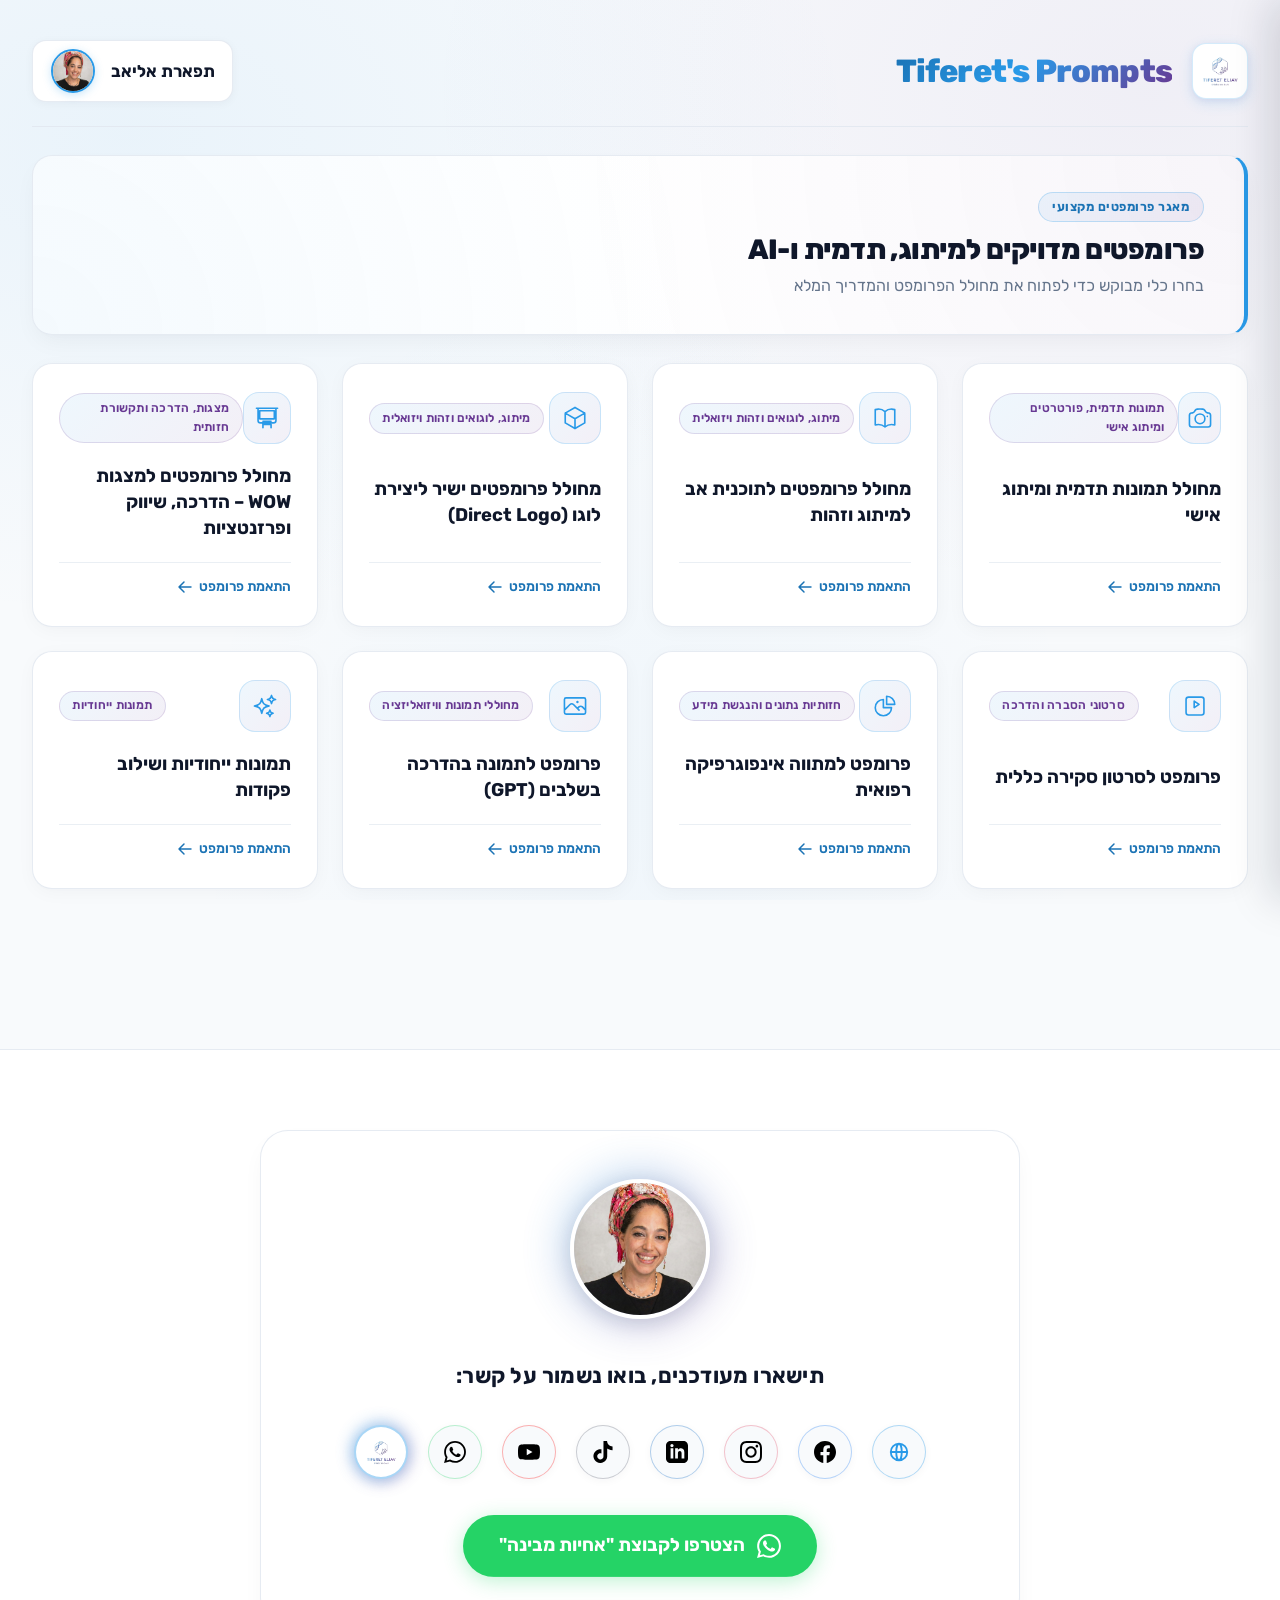
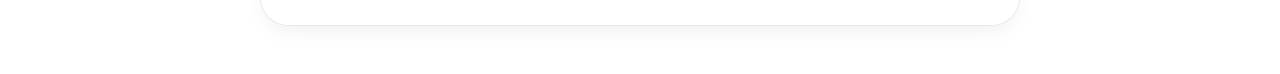
==== commit 719e7839: "Declutter landing page: remove tagline from header, condense cards and simplify welcome hero" ====
--- a/index.html
+++ b/index.html
@@ -12,7 +12,7 @@
   <link href="https://fonts.googleapis.com/css2?family=Assistant:wght@300;400;600;700&family=Inter:wght@300;400;600;700&family=Rubik:wght@300;400;600;700&display=swap" rel="stylesheet">
   
   <!-- CSS Stylesheet -->
-  <link rel="stylesheet" href="index.css?v=30">
+  <link rel="stylesheet" href="index.css?v=31">
 </head>
 <body>
 
@@ -25,7 +25,6 @@
           <h1>
             <span>Tiferet's Prompts</span>
           </h1>
-          <span class="brand-tagline">Diabetes &amp; AI</span>
         </div>
       </div>
       
@@ -42,15 +41,13 @@
     
     <!-- Welcome Panel -->
     <div class="bento-card card-welcome">
-      <h2>ברוכים הבאים לאתר הפרומפטים של תפארת</h2>
-      <p>
-        פרומפטים מקצועיים לתמונות תדמית ומיתוג אישי, לוגואים ומיתוג ב-AI, מצגות WOW, סרטוני הדרכה ואינפוגרפיקות שנבנו בקפידה ובמתודולוגיה מתקדמת לשנת 2026. 
-        לחצו על אחד מהריבועים הבאים כדי לפתוח את כלי התאמת הפרומפט, הנדסת הפרומפט המדויקת ורקע העבודה המלא.
-      </p>
+      <div class="welcome-badge">מאגר פרומפטים מקצועי</div>
+      <h2>פרומפטים מדויקים למיתוג, תדמית ו-AI</h2>
+      <p>בחרו כלי מבוקש כדי לפתוח את מחולל הפרומפט והמדריך המלא</p>
     </div>
 
     <!-- Dynamic Prompt Card List -->
-    <div id="prompts-list" class="span-12" style="display: grid; grid-template-columns: repeat(auto-fit, minmax(320px, 1fr)); gap: 1.75rem;">
+    <div id="prompts-list" class="span-12 prompts-grid">
       <!-- Cards will be dynamically injected here -->
     </div>
 
--- a/index.css
+++ b/index.css
@@ -126,19 +126,7 @@
   line-height: 1.2;
 }
 
-.brand-tagline {
-  display: inline-block;
-  font-size: 0.8rem;
-  font-weight: 700;
-  letter-spacing: 0.06em;
-  text-transform: uppercase;
-  color: var(--primary-violet);
-  background: var(--brand-gradient-soft);
-  border: 1px solid rgba(104, 57, 147, 0.18);
-  padding: 0.2rem 0.75rem;
-  border-radius: 9999px;
-  margin-top: 0.35rem;
-}
+
 
 .logo-section p {
   color: var(--text-muted);
@@ -237,48 +225,100 @@
 .span-8 { grid-column: span 8; }
 .span-12 { grid-column: span 12; }
 
-/* Custom sizes for modern asymmetrical aesthetic */
+/* Welcome Hero */
 .card-welcome {
   grid-column: span 12;
   display: flex;
   flex-direction: column;
   justify-content: center;
-  background: radial-gradient(circle at 100% 0%, rgba(104, 57, 147, 0.06) 0%, transparent 60%),
-              radial-gradient(circle at 0% 100%, rgba(41, 154, 232, 0.06) 0%, transparent 60%),
+  align-items: flex-start;
+  background: radial-gradient(circle at 100% 0%, rgba(104, 57, 147, 0.05) 0%, transparent 55%),
+              radial-gradient(circle at 0% 100%, rgba(41, 154, 232, 0.05) 0%, transparent 55%),
               #ffffff;
   border-right: 4px solid var(--primary-azure);
+  padding: 2.25rem 2.5rem;
+  border-radius: 20px;
+}
+
+.welcome-badge {
+  display: inline-flex;
+  align-items: center;
+  gap: 0.4rem;
+  font-size: 0.78rem;
+  font-weight: 700;
+  letter-spacing: 0.04em;
+  color: var(--primary-azure-dark);
+  background: var(--brand-gradient-soft);
+  border: 1px solid rgba(41, 154, 232, 0.25);
+  padding: 0.25rem 0.85rem;
+  border-radius: 9999px;
+  margin-bottom: 0.65rem;
 }
 
 .card-welcome h2 {
-  font-size: 1.8rem;
-  font-weight: 700;
-  margin-bottom: 0.75rem;
+  font-size: 1.75rem;
+  font-weight: 800;
+  letter-spacing: -0.02em;
   color: var(--text-main);
+  margin-bottom: 0.35rem;
+  line-height: 1.3;
 }
 
 .card-welcome p {
   color: var(--text-muted);
-  max-width: 850px;
-  font-size: 1.05rem;
-  line-height: 1.7;
-}
-
-/* Prompt selector grid */
+  max-width: 650px;
+  font-size: 1rem;
+  line-height: 1.5;
+  font-weight: 400;
+}
+
+/* Prompts Grid */
+.prompts-grid {
+  display: grid;
+  grid-template-columns: repeat(auto-fill, minmax(280px, 1fr));
+  gap: 1.5rem;
+}
+
+/* Prompt Card - Minimalist, spacious & elegant */
 .prompt-card {
   cursor: pointer;
   display: flex;
   flex-direction: column;
-  align-items: center;
-  justify-content: center;
-  text-align: center;
-  padding: 2.5rem 2rem;
-  aspect-ratio: 1.1 / 1;
+  justify-content: space-between;
+  align-items: stretch;
+  text-align: right;
+  padding: 1.75rem 1.6rem;
+  min-height: 200px;
   height: auto;
   background: #ffffff;
   border: 1px solid var(--panel-border);
-  border-radius: 18px;
-  box-shadow: var(--card-shadow);
+  border-radius: 20px;
+  box-shadow: 0 4px 20px -2px rgba(15, 23, 42, 0.04), 0 2px 6px -1px rgba(15, 23, 42, 0.02);
   transition: all var(--transition-medium);
+  position: relative;
+  overflow: hidden;
+}
+
+.prompt-card::before {
+  content: '';
+  position: absolute;
+  top: 0;
+  left: 0;
+  right: 0;
+  height: 3px;
+  background: var(--brand-gradient);
+  opacity: 0;
+  transition: opacity var(--transition-medium);
+}
+
+.prompt-card:hover {
+  transform: translateY(-5px);
+  border-color: rgba(41, 154, 232, 0.4);
+  box-shadow: 0 16px 35px -5px rgba(41, 154, 232, 0.12), 0 6px 14px -2px rgba(104, 57, 147, 0.06);
+}
+
+.prompt-card:hover::before {
+  opacity: 1;
 }
 
 .prompt-card-active {
@@ -287,50 +327,100 @@
   background: #ffffff;
 }
 
+.prompt-card-top {
+  display: flex;
+  justify-content: space-between;
+  align-items: center;
+  margin-bottom: 1.25rem;
+}
+
 .prompt-icon {
-  width: 62px;
-  height: 62px;
-  border-radius: 18px;
+  width: 52px;
+  height: 52px;
+  border-radius: 16px;
   background: var(--brand-gradient-soft);
   color: var(--primary-azure);
   border: 1px solid rgba(41, 154, 232, 0.2);
   display: flex;
   align-items: center;
   justify-content: center;
-  margin-bottom: 1.25rem;
   transition: transform var(--transition-fast), background var(--transition-fast), color var(--transition-fast), box-shadow var(--transition-fast);
 }
 
+.prompt-icon svg {
+  width: 26px;
+  height: 26px;
+}
+
 .prompt-card:hover .prompt-icon {
-  transform: scale(1.1);
+  transform: scale(1.08);
   background: var(--brand-gradient);
   color: #ffffff;
   border-color: transparent;
-  box-shadow: 0 6px 20px rgba(41, 154, 232, 0.35);
-}
-
-.prompt-card h3 {
-  font-size: 1.25rem;
-  font-weight: 700;
-  margin-bottom: 0.75rem;
-  color: var(--text-main);
-}
-
-.prompt-meta {
-  margin-top: 0.25rem;
-  display: flex;
-  justify-content: center;
-  align-items: center;
+  box-shadow: 0 6px 18px rgba(41, 154, 232, 0.35);
 }
 
 .prompt-category {
-  font-size: 0.78rem;
+  font-size: 0.75rem;
   background: var(--brand-gradient-soft);
-  padding: 0.35rem 0.9rem;
+  padding: 0.3rem 0.8rem;
   border-radius: 9999px;
   color: var(--primary-violet);
-  border: 1px solid rgba(104, 57, 147, 0.18);
+  border: 1px solid rgba(104, 57, 147, 0.16);
   font-weight: 600;
+  letter-spacing: 0.02em;
+}
+
+.prompt-card-main {
+  flex-grow: 1;
+  display: flex;
+  align-items: center;
+  margin-bottom: 1.25rem;
+}
+
+.prompt-card-title {
+  font-size: 1.15rem;
+  font-weight: 700;
+  color: var(--text-main);
+  line-height: 1.4;
+  margin: 0;
+  transition: color var(--transition-fast);
+}
+
+.prompt-card:hover .prompt-card-title {
+  color: var(--primary-azure-dark);
+}
+
+.prompt-card-footer {
+  border-top: 1px solid rgba(226, 232, 240, 0.7);
+  padding-top: 0.85rem;
+  display: flex;
+  align-items: center;
+  justify-content: flex-start;
+}
+
+.prompt-action-link {
+  font-size: 0.85rem;
+  font-weight: 600;
+  color: var(--primary-azure-dark);
+  display: inline-flex;
+  align-items: center;
+  gap: 0.4rem;
+  transition: gap var(--transition-fast), color var(--transition-fast);
+}
+
+.action-arrow {
+  width: 15px;
+  height: 15px;
+  transition: transform var(--transition-fast);
+}
+
+.prompt-card:hover .prompt-action-link {
+  color: var(--primary-violet);
+}
+
+.prompt-card:hover .action-arrow {
+  transform: translateX(-4px);
 }
 
 /* Prompt Workspace Area */
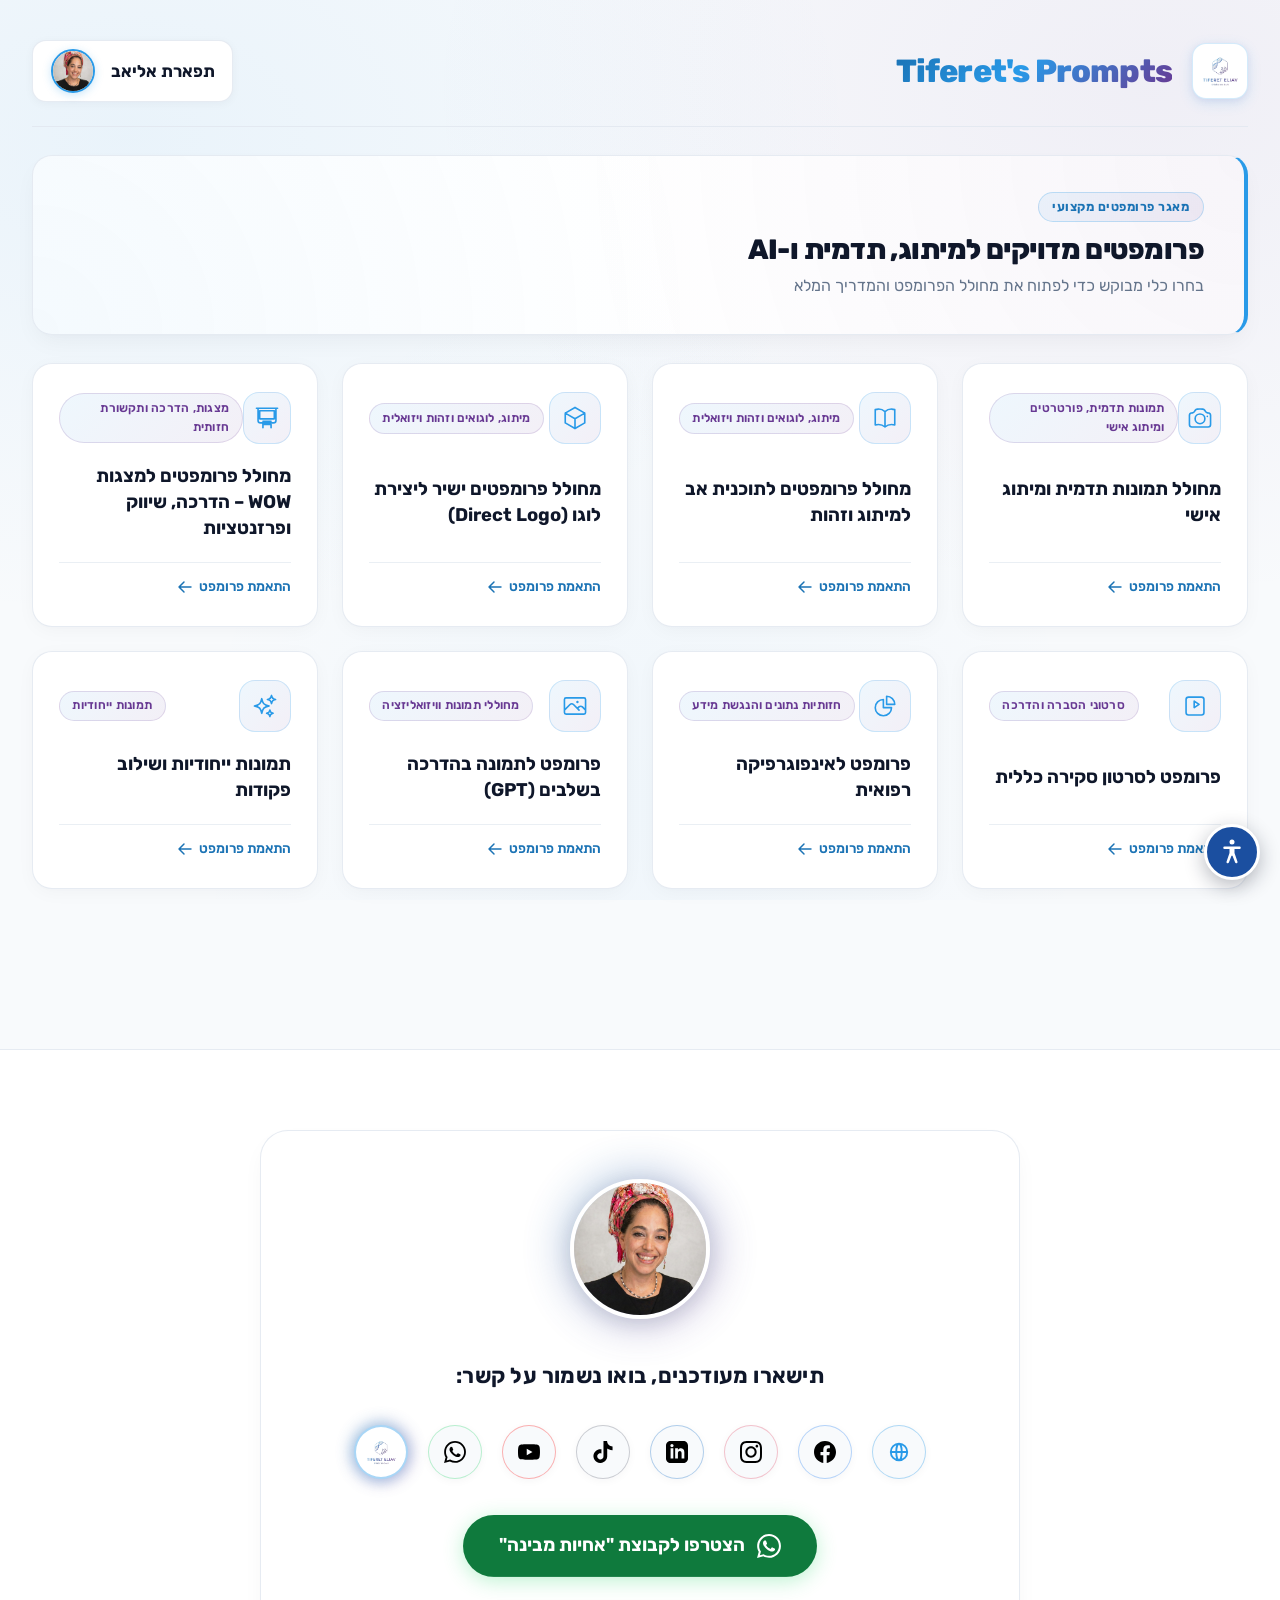
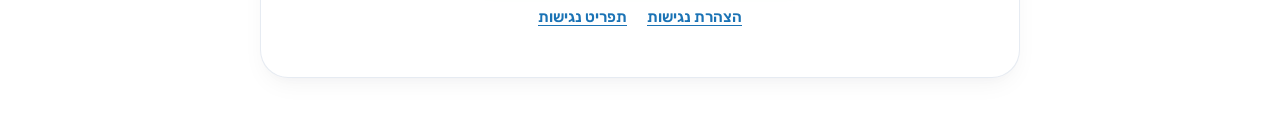
==== commit 902533a2: "feat: add accessibility layer (IS 5568 / WCAG 2.0 AA), statement page, toolbar, and infographic mind" ====
--- a/index.html
+++ b/index.html
@@ -12,15 +12,20 @@
   <link href="https://fonts.googleapis.com/css2?family=Assistant:wght@300;400;600;700&family=Inter:wght@300;400;600;700&family=Rubik:wght@300;400;600;700&display=swap" rel="stylesheet">
   
   <!-- CSS Stylesheet -->
-  <link rel="stylesheet" href="index.css?v=31">
+  <link rel="stylesheet" href="index.css?v=32">
+
+  <!-- Accessibility layer (IS 5568 / WCAG 2.0 AA) – loaded early to apply saved preferences -->
+  <script src="a11y.js?v=1"></script>
 </head>
 <body>
+
+  <a href="#main-content" class="skip-link">דילוג לתוכן הראשי</a>
 
   <!-- Premium Header -->
   <header>
     <div class="header-container">
       <div class="brand-section">
-        <img src="logo.png" alt="Logo" class="brand-logo">
+        <img src="logo.png" alt="לוגו Tiferet's Prompts" class="brand-logo">
         <div class="logo-section">
           <h1>
             <span>Tiferet's Prompts</span>
@@ -31,13 +36,13 @@
       <!-- User profile badge -->
       <div class="user-profile">
         <span class="user-name">תפארת אליאב</span>
-        <img src="tiferet.jpeg" alt="Tiferet" class="user-avatar">
+        <img src="tiferet.jpeg" alt="" class="user-avatar">
       </div>
     </div>
   </header>
 
   <!-- Bento Grid Main Content -->
-  <main class="bento-grid">
+  <main class="bento-grid" id="main-content" tabindex="-1">
     
     <!-- Welcome Panel -->
     <div class="bento-card card-welcome">
@@ -96,7 +101,7 @@
             </div>
             <span>master_system_prompt.txt</span>
           </div>
-          <pre id="prompt-preview" class="prompt-text-block"><!-- Injected by JS --></pre>
+          <pre id="prompt-preview" class="prompt-text-block" lang="en" dir="ltr" tabindex="0" aria-label="תצוגה מקדימה של הפרומפט (באנגלית)"><!-- Injected by JS --></pre>
         </div>
 
         <div class="action-bar">
@@ -133,31 +138,31 @@
           <h4>תישארו מעודכנים, בואו נשמור על קשר:</h4>
           <div class="social-links-grid">
             <!-- Website -->
-            <a href="https://tiferet-eliav.vercel.app" target="_blank" rel="noopener noreferrer" class="social-link-btn website" title="אתר" aria-label="Website">
+            <a href="https://tiferet-eliav.vercel.app" target="_blank" rel="noopener noreferrer" class="social-link-btn website" title="אתר (נפתח בחלון חדש)" aria-label="אתר אינטרנט של תפארת אליאב (נפתח בחלון חדש)">
               <svg fill="none" stroke="currentColor" stroke-width="2" viewBox="0 0 24 24"><path stroke-linecap="round" stroke-linejoin="round" d="M21 12a9 9 0 01-9 9m9-9a9 9 0 00-9-9m9 9H3m9 9a9 9 0 01-9-9m9 9c1.657 0 3-4.03 3-9s-1.343-9-3-9m0 18c-1.657 0-3-4.03-3-9s1.343-9 3-9m-9 9a9 9 0 019-9"/></svg>
             </a>
             <!-- Facebook -->
-            <a href="https://facebook.com/tiferet.eliav" target="_blank" rel="noopener noreferrer" class="social-link-btn facebook" title="פייסבוק" aria-label="Facebook">
+            <a href="https://facebook.com/tiferet.eliav" target="_blank" rel="noopener noreferrer" class="social-link-btn facebook" title="פייסבוק (נפתח בחלון חדש)" aria-label="דף פייסבוק של תפארת אליאב (נפתח בחלון חדש)">
               <svg viewBox="0 0 24 24"><path d="M24 12.073c0-6.627-5.373-12-12-12s-12 5.373-12 12c0 5.99 4.388 10.954 10.125 11.854v-8.385H7.078v-3.469h3.047V9.43c0-3.007 1.792-4.669 4.533-4.669 1.312 0 2.686.235 2.686.235v2.953H15.83c-1.491 0-1.956.925-1.956 1.874v2.25h3.328l-.532 3.469h-2.796v8.385C19.612 23.027 24 18.062 24 12.073z"/></svg>
             </a>
             <!-- Instagram -->
-            <a href="https://instagram.com/tiferete?igsh=aWV5N3ZqYm1xNHJv" target="_blank" rel="noopener noreferrer" class="social-link-btn instagram" title="אינסטגרם" aria-label="Instagram">
+            <a href="https://instagram.com/tiferete?igsh=aWV5N3ZqYm1xNHJv" target="_blank" rel="noopener noreferrer" class="social-link-btn instagram" title="אינסטגרם (נפתח בחלון חדש)" aria-label="אינסטגרם של תפארת אליאב (נפתח בחלון חדש)">
               <svg viewBox="0 0 24 24"><path d="M12 2.163c3.204 0 3.584.012 4.85.07 3.252.148 4.771 1.691 4.919 4.919.058 1.265.069 1.645.069 4.849 0 3.205-.012 3.584-.069 4.849-.149 3.225-1.664 4.771-4.919 4.919-1.266.058-1.644.07-4.85.07-3.204 0-3.584-.012-4.849-.07-3.26-.149-4.771-1.699-4.919-4.92-.058-1.265-.07-1.644-.07-4.849 0-3.204.013-3.583.07-4.849.149-3.227 1.664-4.771 4.919-4.919 1.266-.057 1.645-.069 4.849-.069zm0-2.163c-3.259 0-3.667.014-4.947.072-4.358.2-6.78 2.618-6.98 6.98-.059 1.281-.073 1.689-.073 4.948 0 3.259.014 3.668.072 4.948.2 4.358 2.618 6.78 6.98 6.98 1.281.058 1.689.072 4.948.072 3.259 0 3.668-.014 4.948-.072 4.354-.2 6.782-2.618 6.979-6.98.059-1.28.073-1.689.073-4.948 0-3.259-.014-3.667-.072-4.947-.196-4.354-2.617-6.78-6.979-6.98-1.281-.059-1.69-.073-4.949-.073zm0 5.838c-3.403 0-6.162 2.759-6.162 6.162s2.759 6.163 6.162 6.163 6.162-2.759 6.162-6.163c0-3.403-2.759-6.162-6.162-6.162zm0 10.162c-2.209 0-4-1.79-4-4 0-2.209 1.791-4 4-4s4 1.791 4 4c0 2.21-1.791 4-4 4zm6.406-11.845c-.796 0-1.441.645-1.441 1.44s.645 1.44 1.441 1.44c.795 0 1.439-.645 1.439-1.44s-.644-1.44-1.439-1.44z"/></svg>
             </a>
             <!-- LinkedIn -->
-            <a href="https://linkedin.com/in/tiferet-eliav" target="_blank" rel="noopener noreferrer" class="social-link-btn linkedin" title="לינקדאין" aria-label="LinkedIn">
+            <a href="https://linkedin.com/in/tiferet-eliav" target="_blank" rel="noopener noreferrer" class="social-link-btn linkedin" title="לינקדאין (נפתח בחלון חדש)" aria-label="פרופיל לינקדאין של תפארת אליאב (נפתח בחלון חדש)">
               <svg viewBox="0 0 24 24"><path d="M19 0h-14c-2.761 0-5 2.239-5 5v14c0 2.761 2.239 5 5 5h14c2.762 0 5-2.239 5-5v-14c0-2.761-2.238-5-5-5zm-11 19h-3v-11h3v11zm-1.5-12.268c-.966 0-1.75-.79-1.75-1.764s.784-1.764 1.75-1.764 1.75.79 1.75 1.764-.783 1.764-1.75 1.764zm13.5 12.268h-3v-5.604c0-3.368-4-3.113-4 0v5.604h-3v-11h3v1.765c1.396-2.586 7-2.777 7 2.476v6.759z"/></svg>
             </a>
             <!-- TikTok -->
-            <a href="https://tiktok.com/@tiferet.e?_r=1&_t=ZS-920OqqDvwq0" target="_blank" rel="noopener noreferrer" class="social-link-btn tiktok" title="טיקטוק" aria-label="TikTok">
+            <a href="https://tiktok.com/@tiferet.e?_r=1&_t=ZS-920OqqDvwq0" target="_blank" rel="noopener noreferrer" class="social-link-btn tiktok" title="טיקטוק (נפתח בחלון חדש)" aria-label="ערוץ טיקטוק של תפארת אליאב (נפתח בחלון חדש)">
               <svg viewBox="0 0 24 24"><path d="M12.525.02c1.31-.02 2.61-.01 3.91-.02.08 1.53.63 3.09 1.75 4.17 1.12 1.11 2.7 1.62 4.24 1.79v4.03c-1.44-.05-2.89-.35-4.2-.97-.57-.26-1.1-.59-1.62-.93-.01 2.92.01 5.84-.02 8.75-.08 1.4-.54 2.79-1.35 3.94-1.31 1.92-3.58 3.17-5.91 3.21-1.43.08-2.86-.31-4.08-1.03-2.02-1.19-3.44-3.37-3.65-5.71-.02-.5-.03-1-.01-1.49.18-1.9 1.12-3.72 2.58-4.96 1.66-1.44 3.98-2.13 6.15-1.72.02 1.48-.04 2.96-.04 4.44-.99-.32-2.15-.23-3.02.37-.63.41-1.11 1.04-1.36 1.75-.21.51-.15 1.07-.14 1.61.24 1.64 1.82 3.02 3.5 2.87 1.12-.01 2.19-.66 2.77-1.61.19-.33.4-.67.41-1.06.1-1.79.06-3.57.07-5.36.01-4.03-.01-8.05.02-12.07z"/></svg>
             </a>
             <!-- YouTube -->
-            <a href="https://www.youtube.com/@תפארתאליאב" target="_blank" rel="noopener noreferrer" class="social-link-btn youtube" title="יוטיוב" aria-label="YouTube">
+            <a href="https://www.youtube.com/@תפארתאליאב" target="_blank" rel="noopener noreferrer" class="social-link-btn youtube" title="יוטיוב (נפתח בחלון חדש)" aria-label="ערוץ יוטיוב של תפארת אליאב (נפתח בחלון חדש)">
               <svg viewBox="0 0 24 24"><path d="M23.498 6.186a3.016 3.016 0 0 0-2.122-2.136C19.505 3.545 12 3.545 12 3.545s-7.505 0-9.377.505A3.017 3.017 0 0 0 .502 6.186C0 8.07 0 12 0 12s0 3.93.502 5.814a3.016 3.016 0 0 0 2.122 2.136c1.871.505 9.376.505 9.376.505s7.505 0 9.377-.505a3.015 3.015 0 0 0 2.122-2.136C24 15.93 24 12 24 12s0-3.93-.502-5.814zM9.545 15.568V8.432L15.818 12l-6.273 3.568z"/></svg>
             </a>
             <!-- WhatsApp Business Updated Link -->
-            <a href="https://wa.me/message/JX7U4QD7PQ4NC1" target="_blank" rel="noopener noreferrer" class="social-link-btn whatsapp" title="וואטסאפ עסקי" aria-label="WhatsApp Business">
+            <a href="https://wa.me/message/JX7U4QD7PQ4NC1" target="_blank" rel="noopener noreferrer" class="social-link-btn whatsapp" title="וואטסאפ עסקי (נפתח בחלון חדש)" aria-label="יצירת קשר בוואטסאפ עסקי עם תפארת אליאב (נפתח בחלון חדש)">
               <svg viewBox="0 0 24 24"><path d="M.057 24l1.687-6.163c-1.041-1.804-1.588-3.849-1.587-5.946.003-6.556 5.338-11.891 11.893-11.891 3.181.001 6.167 1.24 8.413 3.488 2.245 2.248 3.481 5.236 3.48 8.414-.003 6.557-5.338 11.892-11.893 11.892-1.99-.001-3.951-.5-5.688-1.448l-6.305 1.654zm6.597-3.807c1.676.995 3.276 1.591 5.392 1.592 5.448 0 9.886-4.434 9.889-9.885.002-5.462-4.415-9.89-9.881-9.892-5.452 0-9.887 4.434-9.889 9.884-.001 2.225.651 3.891 1.746 5.634l-.999 3.648 3.742-.981zm11.387-5.464c-.074-.124-.272-.198-.57-.347-.297-.149-1.758-.868-2.031-.967-.272-.099-.47-.149-.669.149-.198.297-.768.967-.941 1.165-.173.198-.347.223-.644.074-.297-.149-1.255-.462-2.39-1.475-.883-.788-1.48-1.761-1.653-2.059-.173-.297-.018-.458.13-.606.134-.133.297-.347.446-.521.151-.172.2-.296.3-.495.099-.198.05-.372-.025-.521-.075-.148-.669-1.611-.916-2.206-.242-.579-.487-.5-.669-.51l-.57-.01c-.198 0-.52.074-.792.347-.272.297-1.04 1.016-1.04 2.479 0 1.463 1.065 2.876 1.213 3.074.149.198 2.096 3.2 5.077 4.487.709.306 1.263.489 1.694.626.712.226 1.36.194 1.872.118.571-.085 1.758-.719 2.006-1.413.248-.695.248-1.29.173-1.414z"/></svg>
             </a>
             <!-- לוגו מותג מעוגל וזוהר -->
@@ -171,25 +176,31 @@
           
           <!-- כפתור קבוצת הוואטסאפ -->
           <div class="btn-whatsapp-group-container">
-            <a href="https://chat.whatsapp.com/HBrXW35P06R6ozyRp3VyFa" target="_blank" rel="noopener noreferrer" class="btn-whatsapp-group">
+            <a href="https://chat.whatsapp.com/HBrXW35P06R6ozyRp3VyFa" target="_blank" rel="noopener noreferrer" class="btn-whatsapp-group" aria-label="הצטרפות לקבוצת אחיות מבינה בוואטסאפ (נפתח בחלון חדש)">
               <svg fill="currentColor" viewBox="0 0 24 24"><path d="M.057 24l1.687-6.163c-1.041-1.804-1.588-3.849-1.587-5.946.003-6.556 5.338-11.891 11.893-11.891 3.181.001 6.167 1.24 8.413 3.488 2.245 2.248 3.481 5.236 3.48 8.414-.003 6.557-5.338 11.892-11.893 11.892-1.99-.001-3.951-.5-5.688-1.448l-6.305 1.654zm6.597-3.807c1.676.995 3.276 1.591 5.392 1.592 5.448 0 9.886-4.434 9.889-9.885.002-5.462-4.415-9.89-9.881-9.892-5.452 0-9.887 4.434-9.889 9.884-.001 2.225.651 3.891 1.746 5.634l-.999 3.648 3.742-.981zm11.387-5.464c-.074-.124-.272-.198-.57-.347-.297-.149-1.758-.868-2.031-.967-.272-.099-.47-.149-.669.149-.198.297-.768.967-.941 1.165-.173.198-.347.223-.644.074-.297-.149-1.255-.462-2.39-1.475-.883-.788-1.48-1.761-1.653-2.059-.173-.297-.018-.458.13-.606.134-.133.297-.347.446-.521.151-.172.2-.296.3-.495.099-.198.05-.372-.025-.521-.075-.148-.669-1.611-.916-2.206-.242-.579-.487-.5-.669-.51l-.57-.01c-.198 0-.52.074-.792.347-.272.297-1.04 1.016-1.04 2.479 0 1.463 1.065 2.876 1.213 3.074.149.198 2.096 3.2 5.077 4.487.709.306 1.263.489 1.694.626.712.226 1.36.194 1.872.118.571-.085 1.758-.719 2.006-1.413.248-.695.248-1.29.173-1.414z"/></svg>
               <span>הצטרפו לקבוצת "אחיות מבינה"</span>
             </a>
           </div>
+
+          <!-- קישורי נגישות בתחתית האתר -->
+          <nav class="footer-a11y-links" aria-label="קישורי נגישות">
+            <a href="accessibility.html">הצהרת נגישות</a>
+            <button type="button" data-open-a11y>תפריט נגישות</button>
+          </nav>
         </div>
       </div>
     </div>
   </footer>
 
   <!-- Sliding Details Drawer -->
-  <div class="drawer-backdrop" id="drawer-backdrop"></div>
-  <div class="drawer" id="drawer">
+  <div class="drawer-backdrop" id="drawer-backdrop" aria-hidden="true"></div>
+  <div class="drawer" id="drawer" role="dialog" aria-modal="true" aria-labelledby="drawer-title" aria-describedby="drawer-subtitle" aria-hidden="true">
     <div class="drawer-header">
       <div class="drawer-header-title">
         <h3 id="drawer-title"><!-- Title --></h3>
         <p id="drawer-subtitle"><!-- Subtitle --></p>
       </div>
-      <button class="btn-close" id="btn-close-drawer" aria-label="סגור">
+      <button class="btn-close" id="btn-close-drawer" aria-label="סגירת המדריך והרקע">
         <svg xmlns="http://www.w3.org/2000/svg" fill="none" viewBox="0 0 24 24" stroke-width="2" stroke="currentColor" class="w-6 h-6"><path stroke-linecap="round" stroke-linejoin="round" d="M6 18L18 6M6 6l12 12" /></svg>
       </button>
     </div>
@@ -200,7 +211,7 @@
   </div>
 
   <!-- Clipboard Toast Notification -->
-  <div class="toast" id="toast-copy">
+  <div class="toast" id="toast-copy" role="status" aria-live="polite">
     <span class="toast-icon">
       <svg xmlns="http://www.w3.org/2000/svg" fill="none" viewBox="0 0 24 24" stroke-width="2.5" stroke="currentColor" class="w-5 h-5" style="width:20px;height:20px;"><path stroke-linecap="round" stroke-linejoin="round" d="M4.5 12.75l6 6 9-13.5" /></svg>
     </span>
@@ -208,7 +219,7 @@
   </div>
 
   <!-- Load script files -->
-  <script src="prompts_data.js?v=30"></script>
-  <script src="index.js?v=30"></script>
+  <script src="prompts_data.js?v=31"></script>
+  <script src="index.js?v=31"></script>
 </body>
 </html>
--- a/index.css
+++ b/index.css
@@ -13,7 +13,7 @@
   
   --text-main: #0f172a;
   --text-muted: #64748b;
-  --text-dim: #94a3b8;
+  --text-dim: #64748b; /* a11y: was #94a3b8 (2.6:1) – now ≥4.5:1 on white */
   
   /* Primary Brand Tones from Logo */
   --primary-azure: #299ae8;        /* Azure/Cyan Electric Blue (DNA / Left of Logo) */
@@ -30,9 +30,9 @@
   --primary-teal-light: #e0f2fe;
   --accent-purple: #683993;
 
-  /* Signature 135deg Gradient from Logo */
-  --brand-gradient: linear-gradient(135deg, #299ae8 0%, #683993 100%);
-  --brand-gradient-hover: linear-gradient(135deg, #2087ce 0%, #582e7f 100%);
+  /* Signature 135deg Gradient from Logo (a11y: starts at darker azure so white text passes 4.5:1) */
+  --brand-gradient: linear-gradient(135deg, #1b73b5 0%, #683993 100%);
+  --brand-gradient-hover: linear-gradient(135deg, #18669f 0%, #582e7f 100%);
   --brand-gradient-soft: linear-gradient(135deg, rgba(41, 154, 232, 0.08) 0%, rgba(104, 57, 147, 0.08) 100%);
   --brand-border-gradient: linear-gradient(135deg, rgba(41, 154, 232, 0.4) 0%, rgba(104, 57, 147, 0.4) 100%);
 
@@ -476,7 +476,8 @@
   margin-bottom: 1.5rem;
 }
 
-.var-input-group label {
+.var-input-group label,
+.var-input-group .var-group-label {
   display: block;
   font-size: 0.9rem;
   color: #334155;
@@ -684,13 +685,16 @@
   border-left: 1px solid var(--panel-border);
   box-shadow: -10px 0 40px rgba(15, 23, 42, 0.15);
   z-index: 1001;
-  transition: right var(--transition-medium);
+  visibility: hidden; /* a11y: keep off-screen drawer out of Tab order */
+  transition: right var(--transition-medium), visibility 0s linear 0.4s;
   display: flex;
   flex-direction: column;
 }
 
 .drawer.open {
   right: 0;
+  visibility: visible;
+  transition: right var(--transition-medium), visibility 0s;
 }
 
 .drawer-header {
@@ -1522,7 +1526,7 @@
 }
 
 .social-link-btn.whatsapp {
-  color: #25d366;
+  color: #128c4a;
   border-color: rgba(37, 211, 102, 0.3);
 }
 .social-link-btn.whatsapp:hover {
@@ -1565,7 +1569,7 @@
   align-items: center;
   justify-content: center;
   gap: 0.75rem;
-  background: #25d366;
+  background: #0f7a3d; /* a11y: darker WhatsApp green – white text ≈5:1 (was #25d366 ≈2:1) */
   color: #ffffff;
   font-weight: 700;
   font-size: 1.15rem;
@@ -1636,3 +1640,460 @@
     font-size: 1rem;
   }
 }
+
+/* ==========================================================================
+   ACCESSIBILITY LAYER (IS 5568 / WCAG 2.0 AA)
+   ========================================================================== */
+
+/* Screen-reader-only utility */
+.sr-only {
+  position: absolute !important;
+  width: 1px;
+  height: 1px;
+  padding: 0;
+  margin: -1px;
+  overflow: hidden;
+  clip: rect(0, 0, 0, 0);
+  white-space: nowrap;
+  border: 0;
+}
+
+/* Skip link – hidden until focused */
+.skip-link {
+  position: absolute;
+  top: -100px;
+  right: 1rem;
+  z-index: 5000;
+  background: #0f172a;
+  color: #ffffff;
+  padding: 0.75rem 1.25rem;
+  border-radius: 10px;
+  font-weight: 700;
+  text-decoration: none;
+  transition: top 0.15s ease;
+}
+
+.skip-link:focus {
+  top: 1rem;
+}
+
+/* Visible keyboard focus indicator for every interactive element */
+a:focus-visible,
+button:focus-visible,
+select:focus-visible,
+textarea:focus-visible,
+input:focus-visible,
+[tabindex]:focus-visible,
+[role="button"]:focus-visible {
+  outline: 3px solid #683993 !important;
+  outline-offset: 3px !important;
+  box-shadow: 0 0 0 6px rgba(255, 255, 255, 0.9) !important;
+}
+
+/* Headings that receive programmatic focus shouldn't show a heavy ring on mouse use */
+[tabindex="-1"]:focus:not(:focus-visible) {
+  outline: none;
+}
+
+/* Remove-command control rendered as a keyboard-accessible button */
+.selected-cmd-tag .remove-cmd {
+  background: transparent;
+  border: none;
+  color: inherit;
+  font: inherit;
+  padding: 0 0.15rem;
+  line-height: 1;
+}
+
+/* Footer accessibility links */
+.footer-a11y-links {
+  margin-top: 1.75rem;
+  display: flex;
+  justify-content: center;
+  gap: 1.25rem;
+  flex-wrap: wrap;
+  font-size: 0.95rem;
+}
+
+.footer-a11y-links a,
+.footer-a11y-links button {
+  color: var(--primary-azure-dark);
+  font-weight: 600;
+  text-decoration: underline;
+  text-underline-offset: 3px;
+  background: none;
+  border: none;
+  cursor: pointer;
+  font-family: inherit;
+  font-size: inherit;
+}
+
+.footer-a11y-links a:hover,
+.footer-a11y-links button:hover {
+  color: var(--primary-violet);
+}
+
+/* Respect OS-level "reduce motion" preference */
+@media (prefers-reduced-motion: reduce) {
+  *,
+  *::before,
+  *::after {
+    animation-duration: 0.01ms !important;
+    animation-iteration-count: 1 !important;
+    transition-duration: 0.01ms !important;
+    scroll-behavior: auto !important;
+  }
+}
+
+/* ---------- Accessibility toolbar ---------- */
+.a11y-toggle {
+  position: fixed;
+  bottom: 1.25rem;
+  right: 1.25rem;
+  z-index: 3000;
+  width: 56px;
+  height: 56px;
+  border-radius: 50%;
+  border: 3px solid #ffffff;
+  background: #1b4fa0;
+  color: #ffffff;
+  cursor: pointer;
+  display: flex;
+  align-items: center;
+  justify-content: center;
+  box-shadow: 0 6px 20px rgba(15, 23, 42, 0.3);
+}
+
+.a11y-toggle svg {
+  width: 30px;
+  height: 30px;
+}
+
+.a11y-toggle:hover {
+  background: #163f80;
+}
+
+.a11y-panel {
+  position: fixed;
+  bottom: 5.5rem;
+  right: 1.25rem;
+  z-index: 3001;
+  width: 320px;
+  max-width: calc(100vw - 2.5rem);
+  max-height: calc(100vh - 7rem);
+  overflow-y: auto;
+  background: #ffffff;
+  color: #0f172a;
+  border: 2px solid #1b4fa0;
+  border-radius: 16px;
+  box-shadow: 0 20px 50px rgba(15, 23, 42, 0.3);
+  padding: 1.25rem;
+  font-family: Arial, 'Rubik', sans-serif;
+  font-size: 16px; /* fixed so the panel stays usable at any text scale */
+  line-height: 1.5;
+  text-align: right;
+}
+
+.a11y-panel[hidden] {
+  display: none;
+}
+
+.a11y-panel-header {
+  display: flex;
+  justify-content: space-between;
+  align-items: center;
+  margin-bottom: 1rem;
+}
+
+.a11y-panel-header h2 {
+  font-size: 18px;
+  font-weight: 700;
+  margin: 0;
+}
+
+.a11y-close {
+  background: #f1f5f9;
+  border: 1px solid #cbd5e1;
+  border-radius: 50%;
+  width: 36px;
+  height: 36px;
+  cursor: pointer;
+  font-size: 20px;
+  line-height: 1;
+  color: #0f172a;
+}
+
+.a11y-font-row {
+  display: grid;
+  grid-template-columns: 1fr auto 1fr;
+  align-items: center;
+  gap: 0.5rem;
+  margin-bottom: 0.75rem;
+  background: #f1f5f9;
+  border-radius: 10px;
+  padding: 0.5rem;
+}
+
+.a11y-font-row output {
+  font-weight: 700;
+  min-width: 3.5em;
+  text-align: center;
+}
+
+.a11y-grid {
+  display: grid;
+  grid-template-columns: 1fr 1fr;
+  gap: 0.5rem;
+}
+
+.a11y-btn {
+  background: #f8fafc;
+  border: 2px solid #cbd5e1;
+  border-radius: 10px;
+  padding: 0.65rem 0.5rem;
+  cursor: pointer;
+  font-family: inherit;
+  font-size: 14px;
+  font-weight: 600;
+  color: #0f172a;
+  display: flex;
+  flex-direction: column;
+  align-items: center;
+  gap: 0.25rem;
+  text-align: center;
+}
+
+.a11y-btn:hover {
+  border-color: #1b4fa0;
+}
+
+.a11y-btn[aria-pressed="true"] {
+  background: #1b4fa0;
+  border-color: #1b4fa0;
+  color: #ffffff;
+}
+
+.a11y-btn .a11y-ico {
+  font-size: 20px;
+  line-height: 1;
+}
+
+.a11y-footer-row {
+  display: flex;
+  justify-content: space-between;
+  align-items: center;
+  gap: 0.5rem;
+  margin-top: 1rem;
+  padding-top: 0.75rem;
+  border-top: 1px solid #e2e8f0;
+}
+
+.a11y-footer-row a {
+  color: #1b4fa0;
+  font-weight: 700;
+  text-decoration: underline;
+}
+
+.a11y-reset {
+  background: #ffffff;
+  border: 2px solid #b91c1c;
+  color: #b91c1c;
+  border-radius: 8px;
+  padding: 0.4rem 0.8rem;
+  font-weight: 700;
+  cursor: pointer;
+  font-family: inherit;
+  font-size: 14px;
+}
+
+/* ---------- User-selectable display modes (applied on <html>) ---------- */
+
+/* High contrast */
+html.a11y-contrast {
+  --text-muted: #0f172a;
+  --text-dim: #0f172a;
+  --panel-border: #0f172a;
+  --primary-azure: #0b4f8a;
+  --primary-azure-dark: #0b3d6b;
+  --primary-violet: #4e2671;
+}
+
+html.a11y-contrast body {
+  background: #ffffff !important;
+  background-image: none !important;
+  color: #000000 !important;
+}
+
+html.a11y-contrast .bento-card,
+html.a11y-contrast .footer-contact-panel,
+html.a11y-contrast .command-chip,
+html.a11y-contrast .mode-btn,
+html.a11y-contrast .ar-btn,
+html.a11y-contrast .btn-secondary,
+html.a11y-contrast .var-input-group input,
+html.a11y-contrast .var-input-group textarea,
+html.a11y-contrast .var-input-group select,
+html.a11y-contrast .steps-count-select {
+  border: 2px solid #000000 !important;
+  box-shadow: none !important;
+  background-color: #ffffff !important;
+  color: #000000 !important;
+}
+
+html.a11y-contrast .mode-btn.active,
+html.a11y-contrast .ar-btn.active,
+html.a11y-contrast .command-chip.selected {
+  background: #000000 !important;
+  color: #ffff00 !important;
+}
+
+html.a11y-contrast .mode-btn.active *,
+html.a11y-contrast .ar-btn.active *,
+html.a11y-contrast .command-chip.selected * {
+  color: #ffff00 !important;
+}
+
+html.a11y-contrast .logo-section h1,
+html.a11y-contrast .logo-section h1 span {
+  background: none !important;
+  -webkit-text-fill-color: #000000 !important;
+  color: #000000 !important;
+}
+
+html.a11y-contrast a {
+  text-decoration: underline !important;
+}
+
+/* Monochrome (grayscale) */
+html.a11y-grayscale body > *:not(.a11y-toggle):not(.a11y-panel) {
+  filter: grayscale(100%);
+}
+
+/* Highlight links & buttons */
+html.a11y-links a,
+html.a11y-links button,
+html.a11y-links [role="button"] {
+  outline: 2px dashed #b45309 !important;
+  outline-offset: 2px;
+}
+
+html.a11y-links a {
+  text-decoration: underline !important;
+  text-underline-offset: 3px;
+}
+
+/* Readable font */
+html.a11y-readable-font body,
+html.a11y-readable-font body *:not(pre):not(code):not(.command-code):not(.ar-icon) {
+  font-family: Arial, 'Segoe UI', sans-serif !important;
+}
+
+/* Increased text spacing (WCAG 1.4.12 values) */
+html.a11y-spacing p,
+html.a11y-spacing li,
+html.a11y-spacing label,
+html.a11y-spacing .command-desc,
+html.a11y-spacing .prompt-card-title {
+  line-height: 1.9 !important;
+  letter-spacing: 0.12em !important;
+  word-spacing: 0.16em !important;
+}
+
+/* Stop animations */
+html.a11y-no-motion *,
+html.a11y-no-motion *::before,
+html.a11y-no-motion *::after {
+  animation: none !important;
+  transition: none !important;
+  scroll-behavior: auto !important;
+}
+
+html.a11y-no-motion .workspace-container.active {
+  opacity: 1;
+  transform: none;
+}
+
+/* Big cursor */
+html.a11y-big-cursor,
+html.a11y-big-cursor * {
+  cursor: url("data:image/svg+xml,%3Csvg xmlns='http://www.w3.org/2000/svg' width='48' height='48' viewBox='0 0 24 24'%3E%3Cpath d='M4 2l16 10-7 1.5L16.5 21l-3 1.5-3.5-7.5L4 20z' fill='%23000' stroke='%23fff' stroke-width='1.2'/%3E%3C/svg%3E") 4 2, auto !important;
+}
+
+@media (max-width: 640px) {
+  .a11y-toggle {
+    width: 50px;
+    height: 50px;
+    bottom: 1rem;
+    right: 1rem;
+  }
+  .a11y-panel {
+    right: 0.75rem;
+    bottom: 4.75rem;
+  }
+}
+
+/* ---------- Accessibility statement page ---------- */
+.statement-page {
+  max-width: 900px;
+  margin: 0 auto 4rem auto;
+  padding: 0 1.5rem;
+}
+
+.statement-page .bento-card {
+  padding: 2.5rem;
+}
+
+.statement-page h1 {
+  font-size: 2rem;
+  margin-bottom: 0.5rem;
+  color: var(--text-main);
+}
+
+.statement-page h2 {
+  font-size: 1.3rem;
+  color: var(--primary-violet);
+  margin: 2rem 0 0.75rem 0;
+  border-right: 4px solid var(--primary-azure-dark);
+  padding-right: 0.75rem;
+}
+
+.statement-page p,
+.statement-page li {
+  font-size: 1.02rem;
+  color: #1e293b;
+  line-height: 1.8;
+}
+
+.statement-page ul {
+  margin-right: 1.5rem;
+  margin-bottom: 1rem;
+}
+
+.statement-page a {
+  color: var(--primary-azure-dark);
+  font-weight: 600;
+  text-decoration: underline;
+}
+
+.statement-contact {
+  background: var(--brand-gradient-soft);
+  border: 1px solid rgba(41, 154, 232, 0.3);
+  border-radius: 14px;
+  padding: 1.25rem 1.5rem;
+  margin-top: 0.75rem;
+}
+
+.statement-contact dl {
+  display: grid;
+  grid-template-columns: auto 1fr;
+  gap: 0.4rem 1rem;
+}
+
+.statement-contact dt {
+  font-weight: 700;
+}
+
+.statement-meta {
+  color: var(--text-muted);
+  font-size: 0.95rem;
+}
